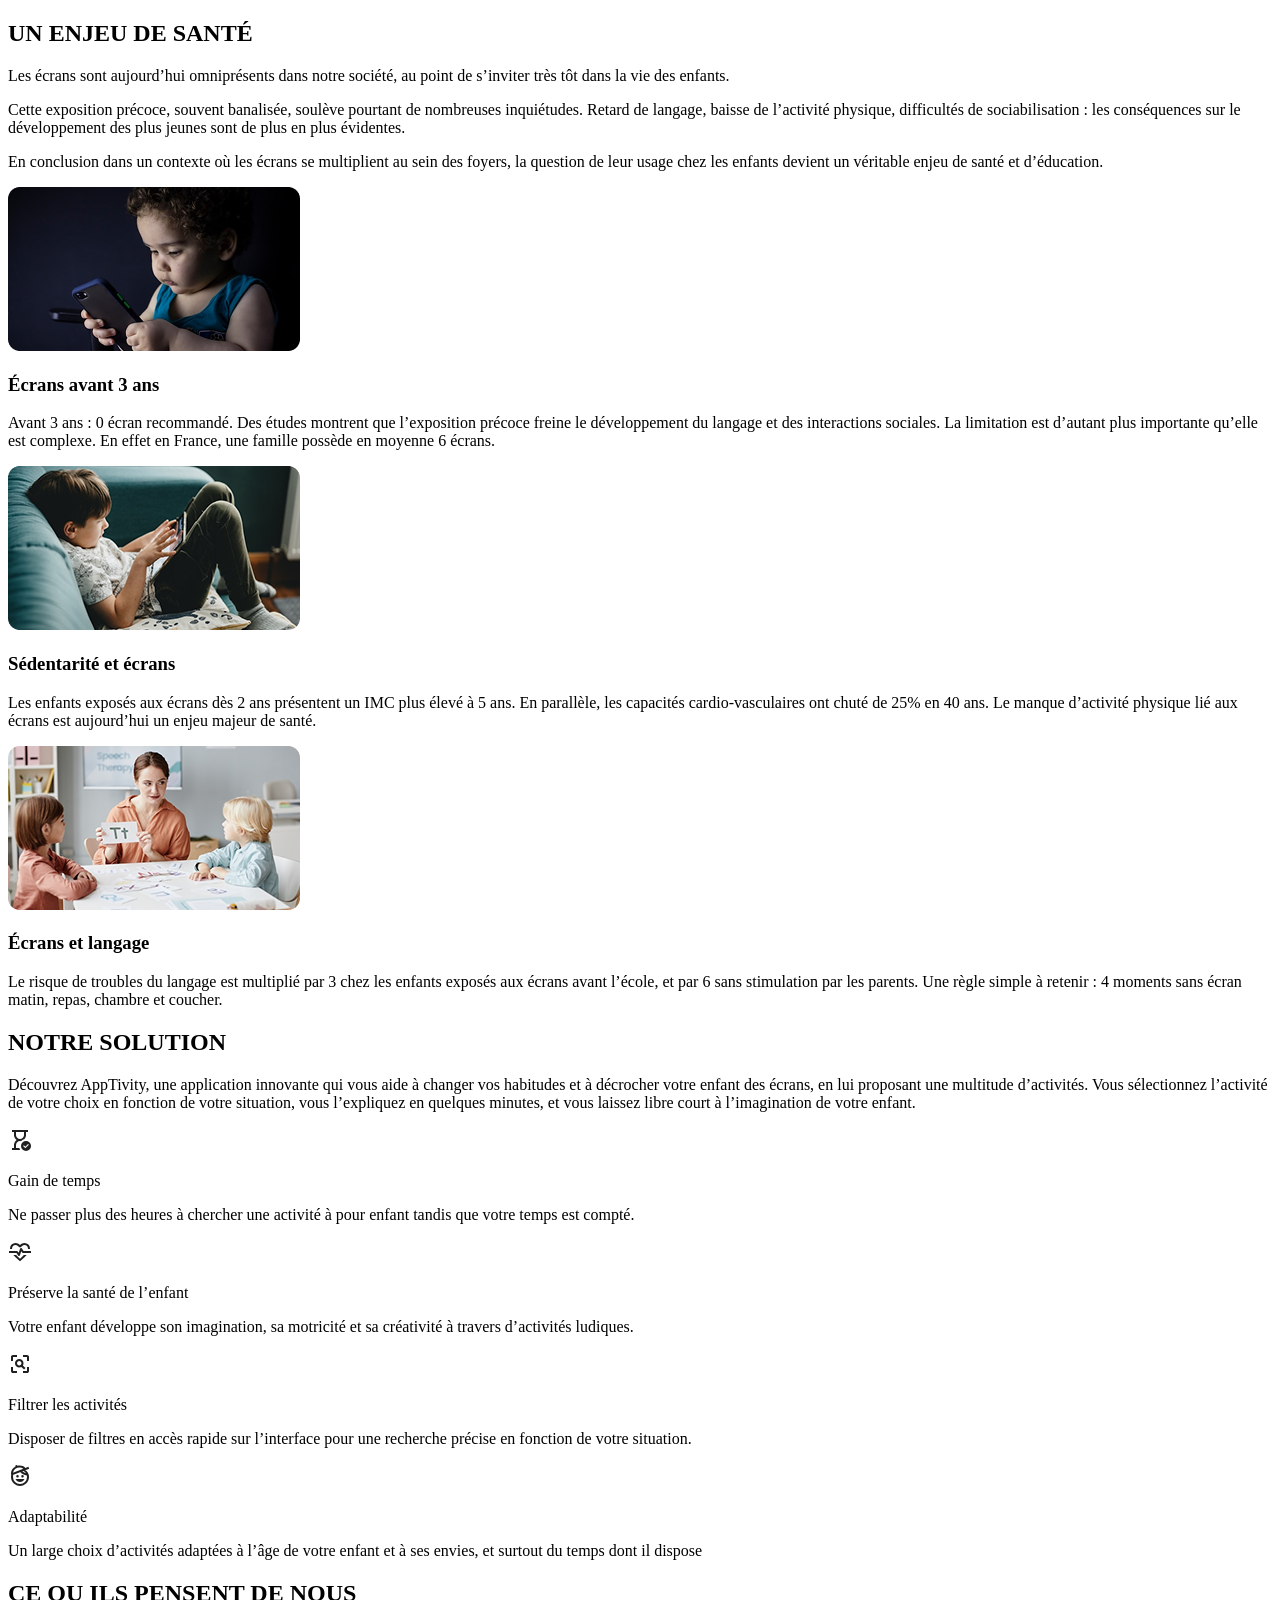
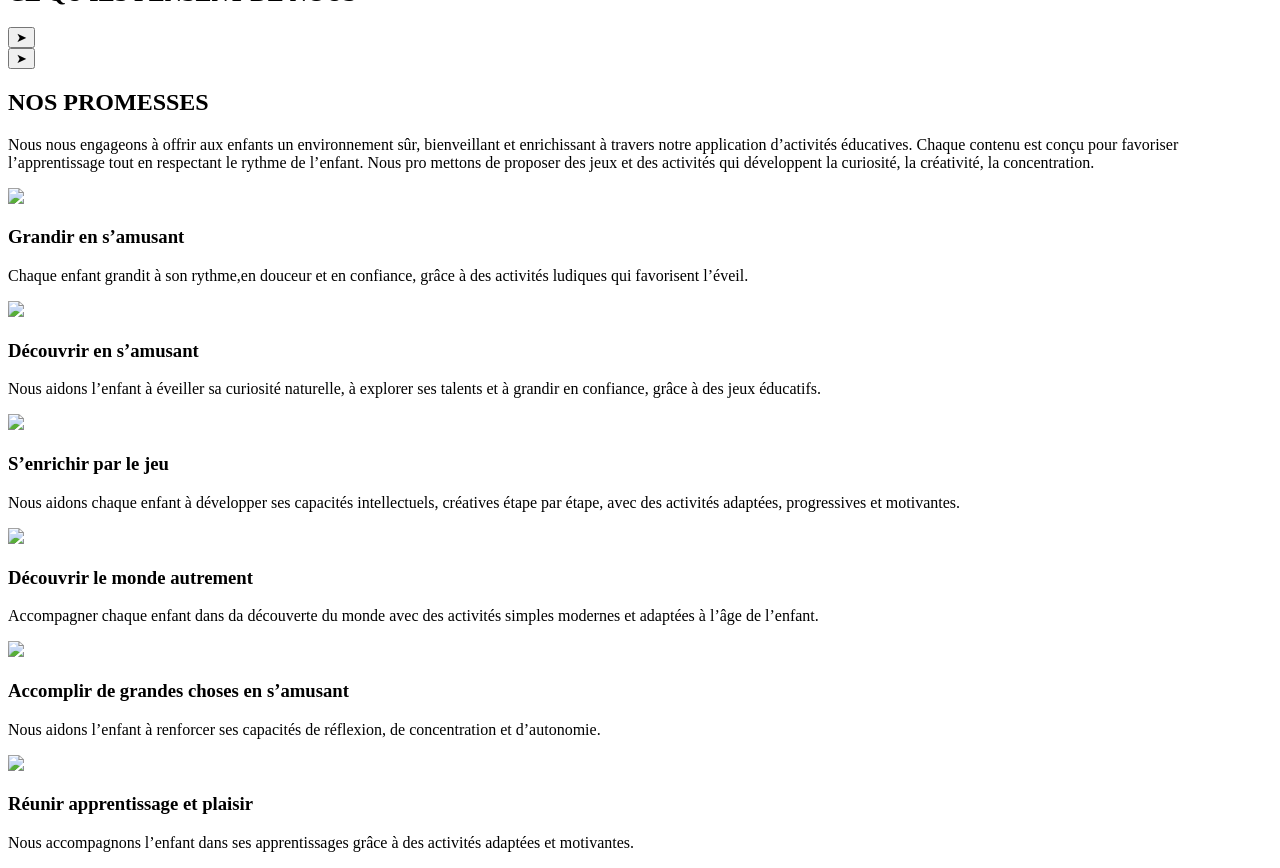
==== index.html @ 13073782 "to test" ====
<!DOCTYPE html>
<html lang="en">

<head>
    <meta charset="UTF-8">
    <meta name="viewport" content="width=device-width, initial-scale=1.0">
    <title>Landing Page</title>
    <link rel="stylesheet" href="style.css">
</head>

<body>

    
    <main>
        <header>
            <div>

            </div>
        </header>
        <!-- Section HERO (Mohamed-Amine) -->
        <section>
            
        </section>
        <!-- Section Problème (Amal) -->
        <section>
            <div>
                <h2>UN ENJEU DE SANTÉ</h2> 
                <div>
                    <p>Les écrans sont aujourd’hui omniprésents dans notre société, au point de s’inviter très tôt dans
                        la vie des enfants.
                    </p>
                    <p>
                        Cette exposition précoce, souvent banalisée, soulève pourtant de nombreuses inquiétudes. Retard
                        de langage, baisse de l’activité physique, difficultés de sociabilisation : les conséquences sur
                        le développement des plus jeunes sont de plus en plus évidentes.
                    </p>
                    <p>
                        En conclusion dans un contexte où les écrans se multiplient au sein des foyers, la question de
                        leur usage chez les enfants devient un véritable enjeu de santé et d’éducation.
                    </p>
                </div>
            </div>
            <div>
                <article>
                    <img src="assets/sectionProblème/ecransAvant3Ans.png" alt="" srcset="">
                    <h3>Écrans avant 3 ans</h3>
                    <p>Avant 3 ans : 0 écran recommandé. Des études montrent que l’exposition précoce freine le
                        développement du langage et des interactions sociales. La limitation est d’autant plus
                        importante qu’elle est complexe. En effet en France, une famille possède en moyenne 6 écrans.
                    </p>
                </article>
                <article>
                    <img src="assets/sectionProblème/sedentariteEtEcrans.png" alt="" srcset="">
                    <h3>Sédentarité et écrans</h3>
                    <p>Les enfants exposés aux écrans dès 2 ans présentent un IMC plus élevé à 5 ans. En parallèle, les
                        capacités cardio-vasculaires ont chuté de 25% en 40 ans. Le manque d’activité physique lié aux
                        écrans est aujourd’hui un enjeu majeur de santé.</p>
                </article>
                <article>
                    <img src="assets/sectionProblème/ecransEtLangage.png" alt="" srcset="">
                    <h3>Écrans et langage</h3>
                    <p>Le risque de troubles du langage est multiplié par 3 chez les enfants exposés aux écrans avant
                        l’école, et par 6 sans stimulation par les parents. Une règle simple à retenir : 4 moments sans
                        écran matin, repas, chambre et coucher.</p>
                </article>
            </div>
        </section>
        <!-- TO DO : vous pouvez mettre vos noms sur les comments ou les initiales pour savoir qui a dit quoi LD) -->
        <!-- Section Solution (Cheima) -->

        <section id="solution">
            <div class="container">
                <h2>NOTRE SOLUTION</h2>
                <p>Découvrez AppTivity, une application innovante qui vous aide à changer vos habitudes et à décrocher
                    votre enfant des écrans, en lui proposant une multitude d’activités. Vous sélectionnez l’activité de
                    votre choix en fonction de votre situation, vous l’expliquez en quelques minutes, et vous laissez
                    libre court à l’imagination de votre enfant.</p>

                <!-- TO DO : PAS D'ACCENT DANS LES NOMS DE CLASSE -->
                <div class="card-benefice">
                    <article>
                        <img src="assets/sectionSolution/timer.svg" alt="icone sablier">
                        <p>Gain de temps</p>
                        <p>Ne passer plus des heures à chercher une activité à pour enfant tandis que votre temps est
                            compté.</p>
                    </article>
                    <article>
                        <img src="assets/sectionSolution/health.svg" alt="icone santé">
                        <p>Préserve la santé de l’enfant</p>
                        <p>Votre enfant développe son imagination,
                            sa motricité et sa créativité à travers d’activités ludiques.</p>
                    </article>
                </div>
                <!-- <img src="" alt=""> mookup de l'appli au milieu -->

                <div class="card-benefice">
                    <article>
                        <img src="assets/sectionSolution/filter.svg" alt="icone filtre">
                        <p>Filtrer les activités</p>
                        <p>Disposer de filtres en accès rapide sur l’interface pour une recherche précise
                            en fonction de votre situation.</p>
                    </article>
                    <article>
                        <img src="assets/sectionSolution/kids.svg" alt="icone enfant">
                        <p>Adaptabilité</p>
                        <p>Un large choix d’activités adaptées à l’âge de votre enfant et à ses envies,
                            et surtout du temps dont il dispose</p>
                    </article>
                </div>
            </div>
        </section>
        <!-- Section Preuve (Sakina) -->
        <section id="preuves">
            <!-- TO DO : attention indentation -->
            <h2>CE QU ILS PENSENT DE NOUS</h2>
            <div class="container-carrousel">
            <button class="fleche-gauche" id="prevBtn">➤</button>

            <div class="carrousel">
                <div class="interieur-carrousel" id="carouselInner">
                    
                </div>
            </div>

            <button class="fleche" id="nextBtn">➤</button>
        </div>

        <div class="points" id="dotsContainer">
            
        </div>
    </div>



        </section>
        <!-- Section Engagement (Sarrah) -->
        <section>
            <!-- TO DO : Pour les noms de classe on écrit avec un tiret entre les mots "div-promesse" SANS MAJUSCULE -->
            <div class="div-promesse">
                <h2>NOS PROMESSES</h2>
                <p>Nous nous engageons à offrir aux enfants un environnement sûr, bienveillant et enrichissant à travers
                    notre application d’activités éducatives. Chaque contenu est conçu pour favoriser l’apprentissage
                    tout en respectant le rythme de l’enfant.
                    Nous pro mettons de proposer des jeux et des activités qui développent la curiosité, la créativité,
                    la concentration.</P>
            </div>
            <article class="div-article">
                <img src="assets/sectionPromesse/image2.png">
                <h3>Grandir en s’amusant</h3>
                <p>Chaque enfant grandit à son rythme,en douceur et en confiance, grâce à des activités ludiques
                    qui favorisent l’éveil.</P>
            </article>

            <article class="div-article">
                <img src="assets/sectionPromesse/image3.png">
                <h3>Découvrir en s’amusant </h3>
                <p>Nous aidons l’enfant à éveiller sa curiosité naturelle, à explorer ses talents et à grandir en
                    confiance, grâce à des jeux éducatifs.</P>
            </article>

            <article class="div-article">
                <img src="assets/sectionPromesse/image1.png">
                <h3>S’enrichir par le jeu </h3>
                <p>Nous aidons chaque enfant à développer ses capacités intellectuels, créatives étape par étape, avec
                    des activités adaptées, progressives et motivantes.</P>
            </article>

            <article class="div-article">
                <img src="assets/sectionPromesse/image7.png">
                <h3>Découvrir le monde autrement </h3>
                <p>Accompagner chaque enfant dans da découverte du monde avec des activités simples modernes et adaptées
                    à l’âge de l’enfant.</P>
            </article>

            <article class="div-article">
                <img src="assets/sectionPromesse/image4.png">
                <h3>Accomplir de grandes choses en s’amusant </h3>
                <p>Nous aidons l’enfant à renforcer ses capacités de réflexion, de concentration et d’autonomie.</P>
            </article>

            <article class="div-article">
                <img src="assets/sectionPromesse/image6.png">
                <h3>Réunir apprentissage et plaisir </h3>
                <p>Nous accompagnons l’enfant dans ses apprentissages grâce à des activités adaptées et motivantes.</P>
            </article>



        </section>
    </main>

    <footer>

    </footer>

</body>

</html>
---- style.css ----
*{

}

:root{
    
}
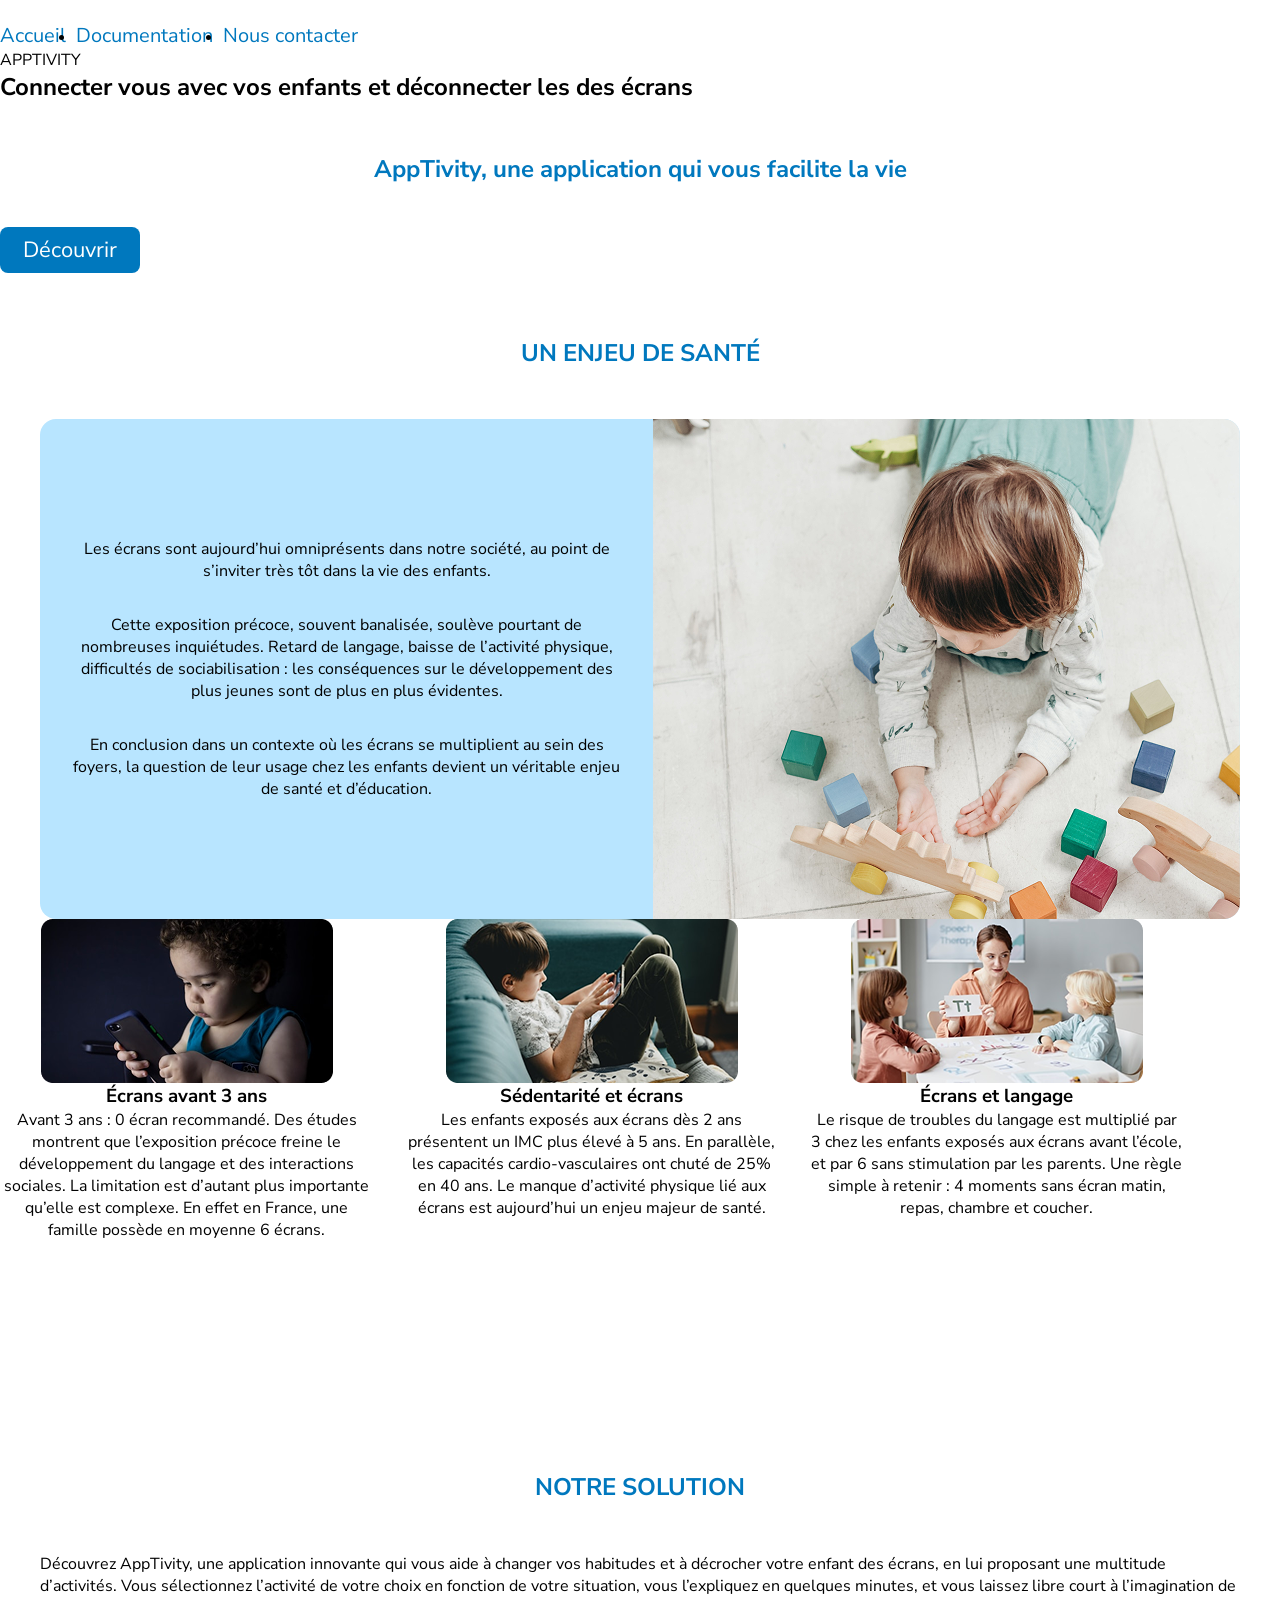
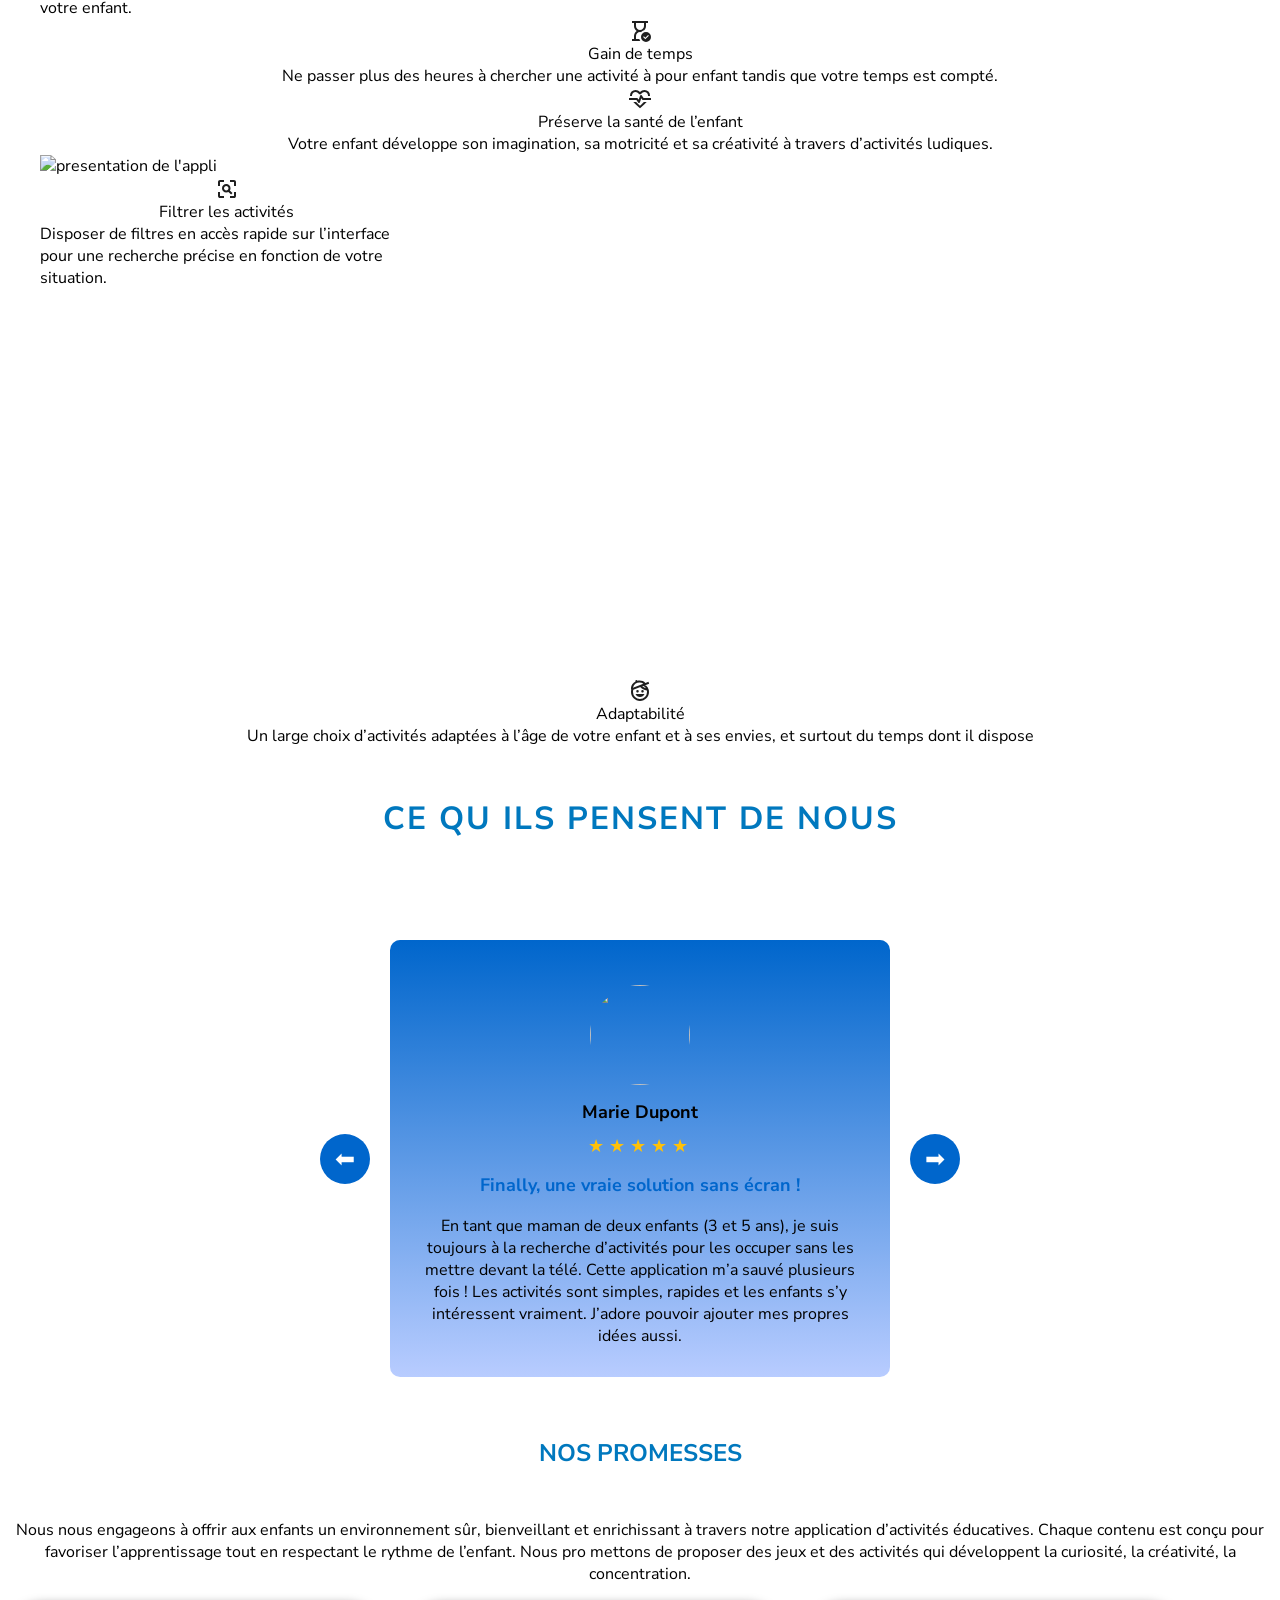
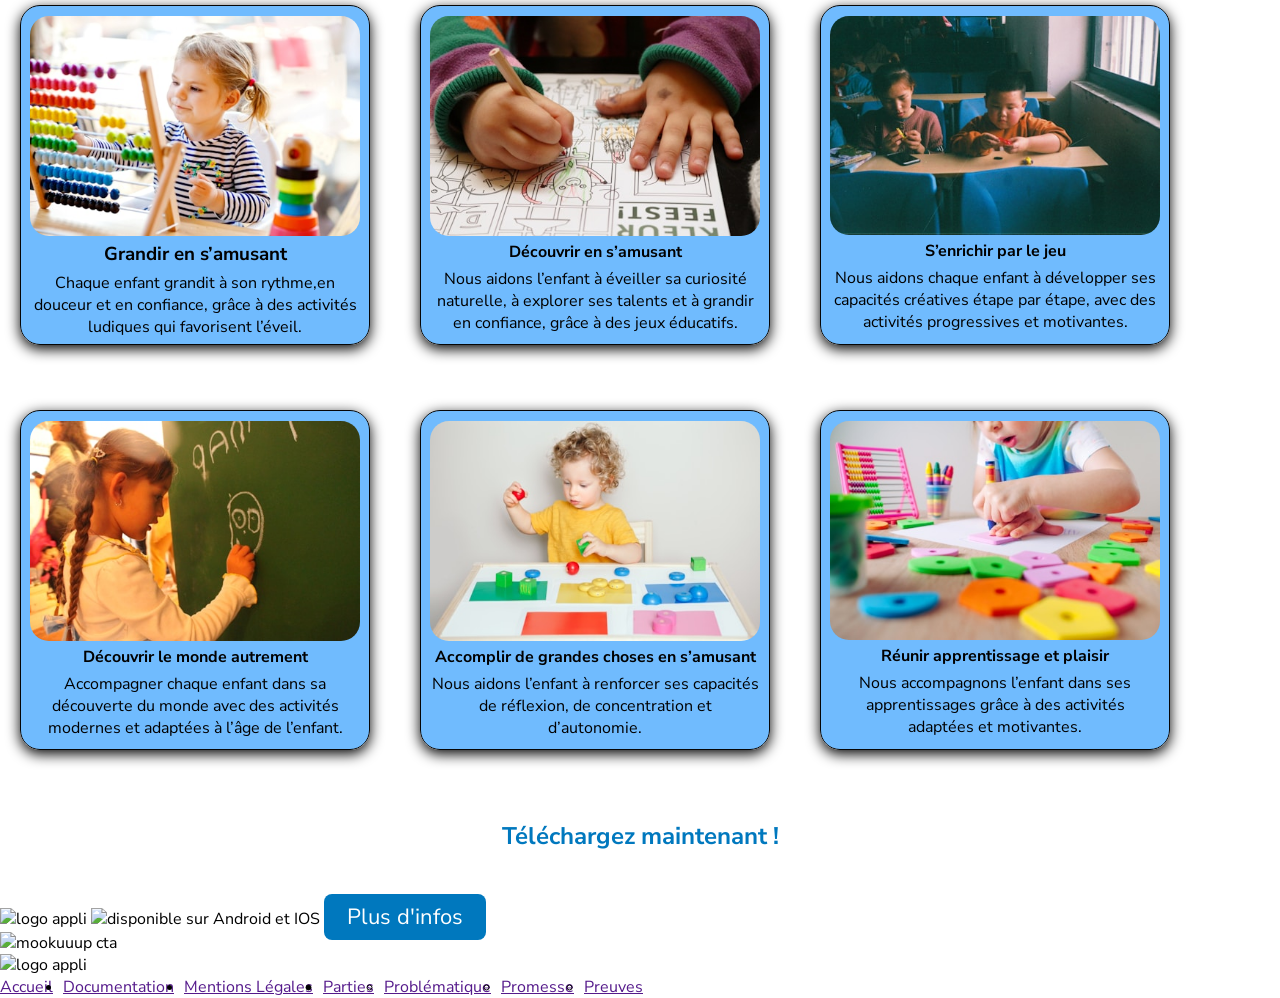
==== commit aa3b98c5: "commit1" ====
--- a/index.html
+++ b/index.html
@@ -6,68 +6,108 @@
     <meta name="viewport" content="width=device-width, initial-scale=1.0">
     <title>Landing Page</title>
     <link rel="stylesheet" href="style.css">
+    <link rel="preconnect" href="https://fonts.googleapis.com">
+    <link rel="preconnect" href="https://fonts.gstatic.com" crossorigin>
+    <link
+        href="https://fonts.googleapis.com/css2?family=Nunito+Sans:ital,opsz,wght@0,6..12,200..1000;1,6..12,200..1000&display=swap"
+        rel="stylesheet">
 </head>
 
 <body>
 
-    
+
     <main>
         <header>
-            <div>
-
+            <div class="div-header">
+                <img src="assets/sectionHero/logo.svg" alt="">
+                <nav>
+                    <ul>
+                        <li>
+                            <a class="lien-nav" href="">Accueil</a>
+                        </li>
+                        <li>
+                            <a class="lien-nav" href="">Documentation</a>
+                        </li>
+                        <li>
+                            <a class="lien-nav" href="">Nous contacter</a>
+                        </li>
+                    </ul>
+                </nav>
             </div>
         </header>
+
+
         <!-- Section HERO (Mohamed-Amine) -->
         <section>
-            
-        </section>
+            <div class="div-hero">
+                <div class="texte-hero">
+                    <p>APPTIVITY</p>
+                    <h1>Connecter vous avec vos enfants et déconnecter les des écrans </h1>
+                    <h2 class="h2-hero">AppTivity, une application qui vous facilite la vie </h2>
+                    <a class="bouton-hero" href="">Découvrir</a>
+                </div>
+                <img src="assets/sectionHero/img-hero.jpg" alt="">
+            </div>
+        </section>
+
+
         <!-- Section Problème (Amal) -->
         <section>
-            <div>
-                <h2>UN ENJEU DE SANTÉ</h2> 
-                <div>
-                    <p>Les écrans sont aujourd’hui omniprésents dans notre société, au point de s’inviter très tôt dans
-                        la vie des enfants.
-                    </p>
-                    <p>
-                        Cette exposition précoce, souvent banalisée, soulève pourtant de nombreuses inquiétudes. Retard
-                        de langage, baisse de l’activité physique, difficultés de sociabilisation : les conséquences sur
-                        le développement des plus jeunes sont de plus en plus évidentes.
-                    </p>
-                    <p>
-                        En conclusion dans un contexte où les écrans se multiplient au sein des foyers, la question de
-                        leur usage chez les enfants devient un véritable enjeu de santé et d’éducation.
-                    </p>
-                </div>
-            </div>
-            <div>
-                <article>
-                    <img src="assets/sectionProblème/ecransAvant3Ans.png" alt="" srcset="">
+            <div class="container">
+                <h2>UN ENJEU DE SANTÉ</h2>
+                <div class="flex-row contenu-enjeu-sante">
+                    <div class="flex-column text-enjeu-sante">
+                        <p class="">Les écrans sont aujourd’hui omniprésents dans notre société, au point de s’inviter
+                            très tôt
+                            dans
+                            la vie des enfants.
+                        </p>
+                        <p>
+                            Cette exposition précoce, souvent banalisée, soulève pourtant de nombreuses inquiétudes.
+                            Retard
+                            de langage, baisse de l’activité physique, difficultés de sociabilisation : les conséquences
+                            sur
+                            le développement des plus jeunes sont de plus en plus évidentes.
+                        </p>
+                        <p>
+                            En conclusion dans un contexte où les écrans se multiplient au sein des foyers, la question
+                            de
+                            leur usage chez les enfants devient un véritable enjeu de santé et d’éducation.
+                        </p>
+                    </div>
+                    <img src="assets/sectionProbleme/imageEnjeuDeSante.png" alt="" class="img-enjeu-sante">
+                </div>
+            </div>
+            <div class="all-cards">
+                <article class="card">
+                    <img src="assets/sectionProbleme/ecransAvant3Ans.png" class="img-card">
                     <h3>Écrans avant 3 ans</h3>
-                    <p>Avant 3 ans : 0 écran recommandé. Des études montrent que l’exposition précoce freine le
+                    <p class="paragraphe-card">Avant 3 ans : 0 écran recommandé. Des études montrent que l’exposition précoce freine le
                         développement du langage et des interactions sociales. La limitation est d’autant plus
                         importante qu’elle est complexe. En effet en France, une famille possède en moyenne 6 écrans.
                     </p>
                 </article>
-                <article>
-                    <img src="assets/sectionProblème/sedentariteEtEcrans.png" alt="" srcset="">
+                <article class="card">
+                    <img src="assets/sectionProbleme/sedentariteEtEcrans.png" class="img-card">
                     <h3>Sédentarité et écrans</h3>
-                    <p>Les enfants exposés aux écrans dès 2 ans présentent un IMC plus élevé à 5 ans. En parallèle, les
+                    <p class="paragraphe-card">Les enfants exposés aux écrans dès 2 ans présentent un IMC plus élevé à 5 ans. En parallèle, les
                         capacités cardio-vasculaires ont chuté de 25% en 40 ans. Le manque d’activité physique lié aux
                         écrans est aujourd’hui un enjeu majeur de santé.</p>
                 </article>
-                <article>
-                    <img src="assets/sectionProblème/ecransEtLangage.png" alt="" srcset="">
+                <article class="card">
+                    <img src="assets/sectionProbleme/ecransEtLangage.png" class="img-card">
                     <h3>Écrans et langage</h3>
-                    <p>Le risque de troubles du langage est multiplié par 3 chez les enfants exposés aux écrans avant
+                    <p class="paragraphe-card">Le risque de troubles du langage est multiplié par 3 chez les enfants exposés aux écrans avant
                         l’école, et par 6 sans stimulation par les parents. Une règle simple à retenir : 4 moments sans
                         écran matin, repas, chambre et coucher.</p>
                 </article>
             </div>
         </section>
+
+
         <!-- TO DO : vous pouvez mettre vos noms sur les comments ou les initiales pour savoir qui a dit quoi LD) -->
+
         <!-- Section Solution (Cheima) -->
-
         <section id="solution">
             <div class="container">
                 <h2>NOTRE SOLUTION</h2>
@@ -78,61 +118,68 @@
 
                 <!-- TO DO : PAS D'ACCENT DANS LES NOMS DE CLASSE -->
                 <div class="card-benefice">
-                    <article>
+                    <article class="">
                         <img src="assets/sectionSolution/timer.svg" alt="icone sablier">
-                        <p>Gain de temps</p>
+                        <p class="card-title">Gain de temps</p>
                         <p>Ne passer plus des heures à chercher une activité à pour enfant tandis que votre temps est
                             compté.</p>
                     </article>
                     <article>
                         <img src="assets/sectionSolution/health.svg" alt="icone santé">
-                        <p>Préserve la santé de l’enfant</p>
+                        <p class="card-title">Préserve la santé de l’enfant</p>
                         <p>Votre enfant développe son imagination,
                             sa motricité et sa créativité à travers d’activités ludiques.</p>
                     </article>
                 </div>
-                <!-- <img src="" alt=""> mookup de l'appli au milieu -->
+                <img src="assets/sectionSolution/mookup.png" alt="presentation de l'appli">
 
                 <div class="card-benefice">
-                    <article>
+                    <article class="card">
                         <img src="assets/sectionSolution/filter.svg" alt="icone filtre">
-                        <p>Filtrer les activités</p>
+                        <p class="card-title">Filtrer les activités</p>
                         <p>Disposer de filtres en accès rapide sur l’interface pour une recherche précise
                             en fonction de votre situation.</p>
                     </article>
                     <article>
                         <img src="assets/sectionSolution/kids.svg" alt="icone enfant">
-                        <p>Adaptabilité</p>
+                        <p class="card-title">Adaptabilité</p>
                         <p>Un large choix d’activités adaptées à l’âge de votre enfant et à ses envies,
                             et surtout du temps dont il dispose</p>
                     </article>
                 </div>
             </div>
         </section>
+
+
         <!-- Section Preuve (Sakina) -->
         <section id="preuves">
+
             <!-- TO DO : attention indentation -->
-            <h2>CE QU ILS PENSENT DE NOUS</h2>
+            <h2 class="titre-comment">CE QU ILS PENSENT DE NOUS</h2>
             <div class="container-carrousel">
-            <button class="fleche-gauche" id="prevBtn">➤</button>
-
-            <div class="carrousel">
-                <div class="interieur-carrousel" id="carouselInner">
-                    
-                </div>
-            </div>
-
-            <button class="fleche" id="nextBtn">➤</button>
-        </div>
-
-        <div class="points" id="dotsContainer">
-            
-        </div>
-    </div>
-
-
-
-        </section>
+                <button class="fleche-gauche" id="prevBtn">⬅</button>
+
+                <div class="carrousel">
+                    <div class="defilement" id="scroll">
+                        <div class="carte">
+                            <img id="img1" src="">
+                            <h3 id="nom1"></h3>
+                            <div class="note" id="note1"></div>
+                            <h4 id="titre1"></h4>
+                            <p id="commentaire1"></p>
+                        </div>
+                    </div>
+                </div>
+
+                <button class="fleche" id="nextBtn">➡</button>
+            </div>
+
+
+
+
+        </section>
+
+
         <!-- Section Engagement (Sarrah) -->
         <section>
             <!-- TO DO : Pour les noms de classe on écrit avec un tiret entre les mots "div-promesse" SANS MAJUSCULE -->
@@ -144,55 +191,101 @@
                     Nous pro mettons de proposer des jeux et des activités qui développent la curiosité, la créativité,
                     la concentration.</P>
             </div>
-            <article class="div-article">
-                <img src="assets/sectionPromesse/image2.png">
-                <h3>Grandir en s’amusant</h3>
-                <p>Chaque enfant grandit à son rythme,en douceur et en confiance, grâce à des activités ludiques
-                    qui favorisent l’éveil.</P>
-            </article>
-
-            <article class="div-article">
-                <img src="assets/sectionPromesse/image3.png">
-                <h3>Découvrir en s’amusant </h3>
-                <p>Nous aidons l’enfant à éveiller sa curiosité naturelle, à explorer ses talents et à grandir en
-                    confiance, grâce à des jeux éducatifs.</P>
-            </article>
-
-            <article class="div-article">
-                <img src="assets/sectionPromesse/image1.png">
-                <h3>S’enrichir par le jeu </h3>
-                <p>Nous aidons chaque enfant à développer ses capacités intellectuels, créatives étape par étape, avec
-                    des activités adaptées, progressives et motivantes.</P>
-            </article>
-
-            <article class="div-article">
-                <img src="assets/sectionPromesse/image7.png">
-                <h3>Découvrir le monde autrement </h3>
-                <p>Accompagner chaque enfant dans da découverte du monde avec des activités simples modernes et adaptées
-                    à l’âge de l’enfant.</P>
-            </article>
-
-            <article class="div-article">
-                <img src="assets/sectionPromesse/image4.png">
-                <h3>Accomplir de grandes choses en s’amusant </h3>
-                <p>Nous aidons l’enfant à renforcer ses capacités de réflexion, de concentration et d’autonomie.</P>
-            </article>
-
-            <article class="div-article">
-                <img src="assets/sectionPromesse/image6.png">
-                <h3>Réunir apprentissage et plaisir </h3>
-                <p>Nous accompagnons l’enfant dans ses apprentissages grâce à des activités adaptées et motivantes.</P>
-            </article>
-
-
-
-        </section>
+            <div class="card-contain">
+                <article class="div-article">
+                    <img src="assets/sectionPromesse/image (1).png">
+                    <h3>Grandir en s’amusant</h3>
+                    <p>Chaque enfant grandit à son rythme,en douceur et en confiance, grâce à des activités ludiques
+                        qui favorisent l’éveil.</P>
+                </article>
+
+                <article class="div-article">
+                    <img src="assets/sectionPromesse/image (2).png">
+                    <h4>Découvrir en s’amusant </h4>
+                    <p>Nous aidons l’enfant à éveiller sa curiosité naturelle, à explorer ses talents et à grandir en
+                        confiance, grâce à des jeux éducatifs.</P>
+                </article>
+
+                <article class="div-article">
+                    <img src="assets/sectionPromesse/image (3).png">
+                    <h4>S’enrichir par le jeu </h4>
+                    <p>Nous aidons chaque enfant à développer ses capacités créatives étape par étape,
+                        avec
+                        des activités progressives et motivantes.</P>
+                </article>
+
+                <article class="div-article">
+                    <img src="assets/sectionPromesse/image (4).png">
+                    <h4>Découvrir le monde autrement </h4>
+                    <p>Accompagner chaque enfant dans sa découverte du monde avec des activités modernes et
+                        adaptées
+                        à l’âge de l’enfant.</P>
+                </article>
+
+                <article class="div-article">
+                    <img src="assets/sectionPromesse/image (5).png">
+                    <h4>Accomplir de grandes choses en s’amusant </h4>
+                    <p>Nous aidons l’enfant à renforcer ses capacités de réflexion, de concentration et d’autonomie.</P>
+                </article>
+
+                <article class="div-article">
+                    <img src="assets/sectionPromesse/image (6).png">
+                    <h4>Réunir apprentissage et plaisir </h4>
+                    <p>Nous accompagnons l’enfant dans ses apprentissages grâce à des activités adaptées et motivantes.
+                    </P>
+                </article>
+            </div>
+        </section>
+
+        <!-- CTA  -->
+        <section id="cta">
+            <div class="div-cta">
+                <div class="text-cta">
+                    <h2>Téléchargez maintenant !</h2>
+                    <img src="" alt="logo appli">
+                    <img src="" alt="disponible sur Android et IOS">
+                    <a class="bouton-hero" href="">Plus d'infos</a>
+                </div>
+                <img src="" alt="mookuuup cta">
+            </div>
+        </section>
+        <!-- FOOTER -->
+        <footer>
+            <div class="div-footer">
+                <img src="" alt="logo appli">
+                <div class="text-footer">
+                    <ul>
+                        <li>
+                            <a href="">Accueil</a>
+                        </li>
+                        <li>
+                            <a href="">Documentation</a>
+                        </li>
+                        <li>
+                            <a href="">Mentions Légales</a>
+                        </li>
+                        <li>
+                            <ul>
+                                <li>
+                                    <a href="">Parties</a>
+                                </li>
+                                <li>
+                                    <a href="">Problématique</a>
+                                </li>
+                                <li>
+                                    <a href="">Promesse</a>
+                                </li>
+                                <li>
+                                    <a href="">Preuves</a>
+                                </li>
+                            </ul>
+                        </li>
+                    </ul>
+                </div>
+            </div>
+        </footer>
     </main>
-
-    <footer>
-
-    </footer>
-
+    <script src="script.js"></script>
 </body>
 
 </html>
--- a/style.css
+++ b/style.css
@@ -1,7 +1,257 @@
-*{
-
-}
-
-:root{
+:root {
+    --primary: #CC4C0A;
+    --secondary: #0078BE;
+    --tertiary: #996100;
+    --text: #010101;
+    --paragraph-font-size: 16px;
+}
+
+* {
+    margin: 0;
+    box-sizing: border-box;
+    padding: 0;
+    font-family: "Nunito Sans", sans-serif;
+}
+
+body{
+    color: var(--text);
+}
+
+h2 {
     
-}+    color: var(--secondary);
+    display: flex;
+    justify-content: center;
+    padding: 50px;
+}
+
+ul {
+    display: flex;
+    flex-direction: row;
+    gap: 10px;
+}
+
+article{
+    display: flex;
+    flex-direction: column;
+    align-items: center;
+}
+
+
+/* HEADER - NAV */
+a.lien-nav {
+    text-decoration: none;
+    font-size: 20px;
+    color: #0078BE;
+}
+
+
+/* Section HERO (Mohamed-Amine) */
+a.bouton-hero {
+    text-decoration: none;
+    font-size: 22px;
+    background-color: #0078BE;
+    color: white;
+    padding: 8px;
+    padding-inline-end: 23px;
+    padding-inline-start: 23px;
+    border-radius: 8px;
+}
+
+
+/* Section Probleme(Amal) */
+.container {
+    max-width: 1200px;
+    margin: auto
+}
+
+.flex-row {
+    display: flex;
+    flex-direction: row;
+    justify-content: center;
+}
+
+.contenu-enjeu-sante {
+    background-color: #B8E5FF;
+    max-width: 1240px;
+    max-height: 500px;
+    border-radius: 1rem;
+}
+
+.flex-column {
+    display: flex;
+    flex-direction: column;
+    align-items: center;
+    text-align: center;
+    justify-content: center;
+    gap: 2rem;
+}
+
+.text-enjeu-sante {
+    font-size: var(--paragraph-font-size);
+    margin: 0 2rem;
+}
+
+.img-enjeu-sante {
+    object-fit: cover;
+    border-radius: 0 1rem 1rem 0;
+}
+
+.all-cards{
+    display: flex;
+    gap: 2rem;
+}
+
+.card{
+    width: 373px;
+    height: 502px;
+}
+
+.paragraphe-card{
+    display: flex;
+    text-align: center;
+}
+
+/* Section Solution(Cheima) */
+
+
+
+
+
+
+/* Section Preuve (Sakina) */
+#preuves{
+ max-width: 800px;
+    margin: 0 auto;
+}
+
+.container-carrousel {
+    position: relative;
+    display: flex;
+    align-items: center;
+    justify-content: center;
+    gap: 20px;
+}
+
+.titre-comment {
+    text-align: center;
+    color: #0078BE;
+    font-size: 32px;
+    margin-bottom: 50px;
+    letter-spacing: 2px;
+}
+
+.carrousel {
+    width: 100%;
+    max-width: 500px;
+    overflow: hidden;
+}
+
+.defilement {
+    display: flex;
+    transition: transform 0.5s ease-in-out;
+}
+
+.carte {
+   background: linear-gradient(to bottom,#0066cc , rgb(184, 204, 255));
+    border-radius: 10px;
+    padding: 30px;
+    text-align: center;
+}
+
+#img1{
+    width: 100px;
+    height: 100px;
+    border-radius: 50%;
+    object-fit: cover;
+    margin-top: 15px;
+    margin-bottom: 15px;
+}
+
+#nom1{
+    font-size: 18px;
+    margin-bottom: 10px;
+}
+
+.note{
+    color: #ffc107;
+    font-size: 18px;
+    letter-spacing: 5px;
+    margin-bottom: 15px;
+}
+
+#titre1{
+    font-size: 18px;
+    color: #0066cc;
+    margin-bottom: 18px;
+}
+
+.commentaire1{
+    font-size: 14px;
+    color: #666;
+}
+
+.fleche{
+    background-color: #0066cc;
+    color: white;
+    border: none;
+    width: 50px;
+    height: 50px;
+    border-radius: 50%;
+    font-size: 24px;
+    display: flex;
+    align-items: center;
+    justify-content: center;
+}
+
+.fleche-gauche{
+    background-color: #0066cc;
+    color: white;
+    border: none;
+    width: 50px;
+    height: 50px;
+    border-radius: 50%;
+    font-size: 24px;
+    display: flex;
+    align-items: center;
+    justify-content: center;
+}
+
+/* Section Promesse (Sarrah) */
+.div-promesse {
+    text-align: center;
+        h2 {
+        margin-top: 10px;
+    
+      }
+}
+
+.div-article {
+    border: 1px solid rgb(6, 6, 6);
+    width: 350px;
+    height: 340px;
+    border-radius: 20px;
+    box-shadow: 0px 4px 14px;
+    margin: 20px;
+    text-align: center;
+    padding: 10px;
+    margin-right: 5px;
+    row-gap: 10px;
+    gap: 5px;
+    background-color: #4facfecf;
+
+}
+
+.card-contain {
+    display: flex;
+    flex-direction: row;
+    flex-wrap: wrap;
+    gap: 25px;
+
+    img {
+        width: 330px;
+        border-radius: 19px;
+    }
+}
+
+/* section Footer (Cheima) */
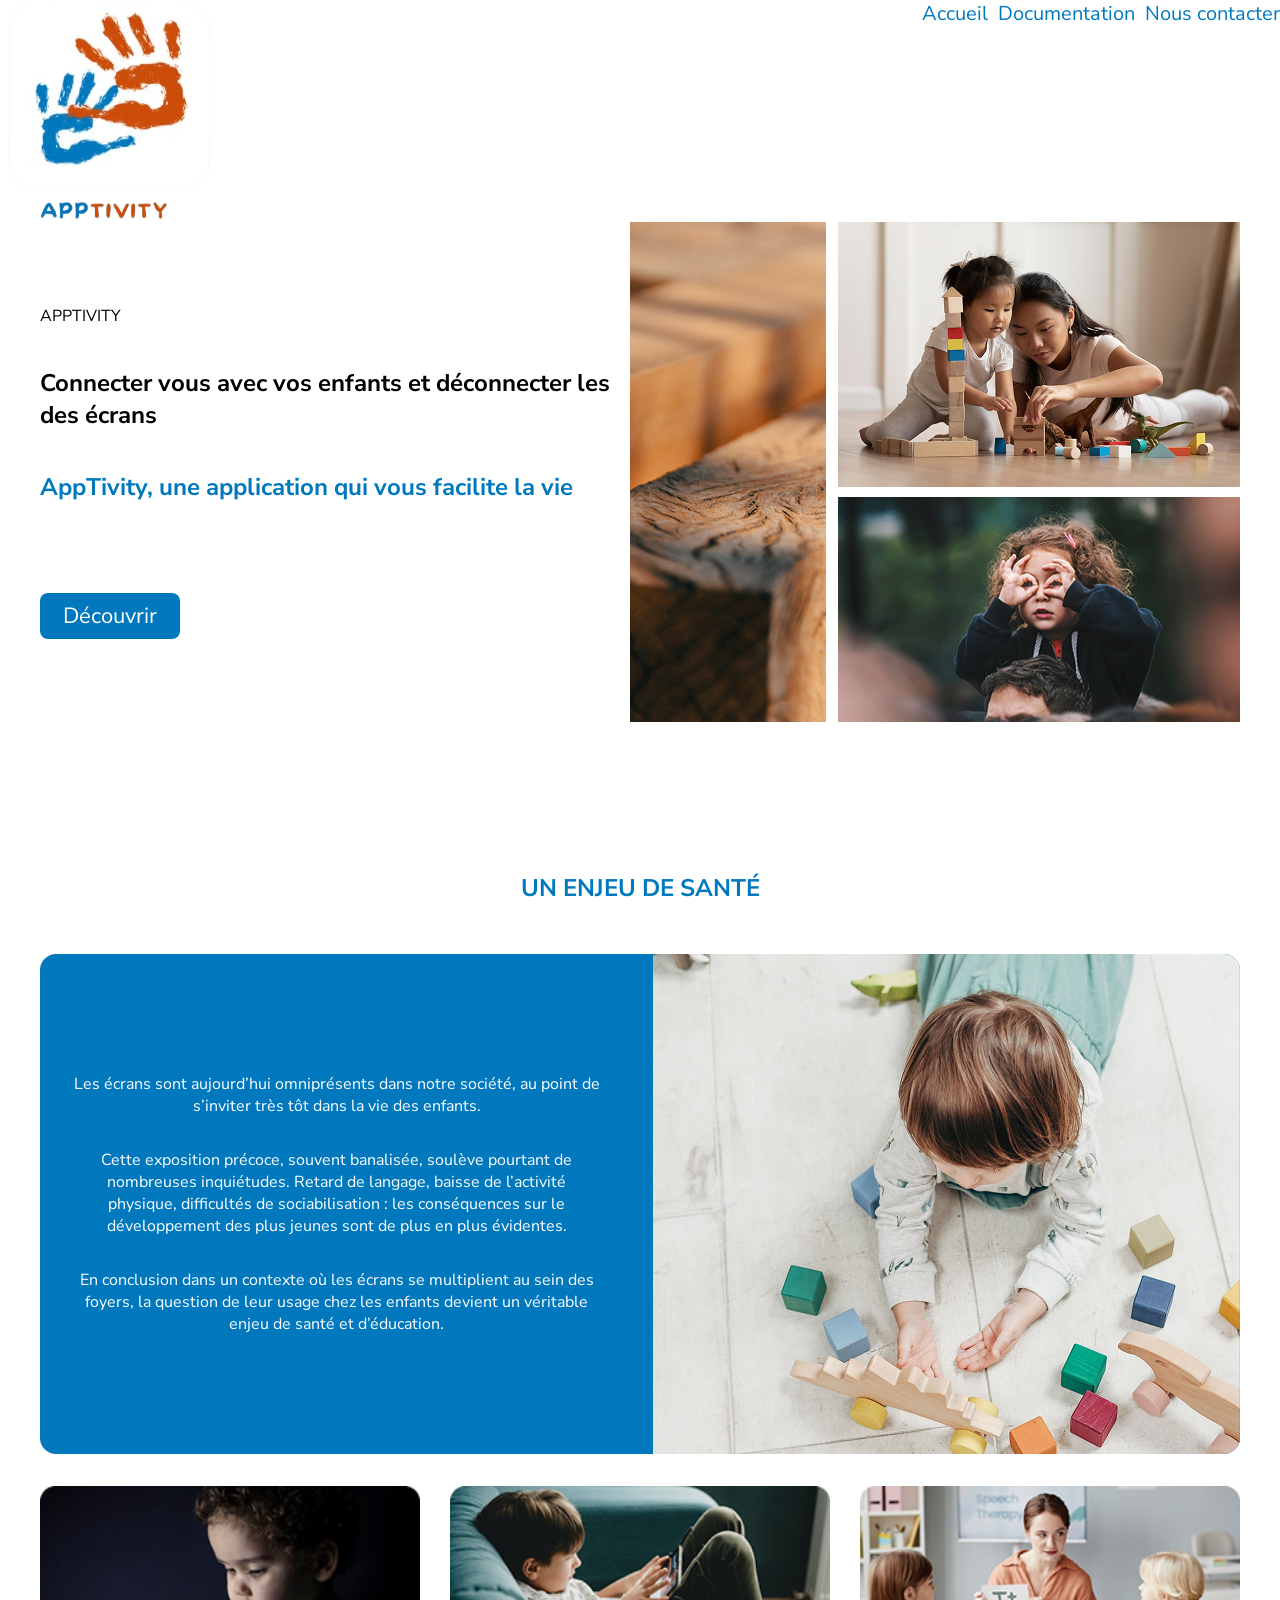
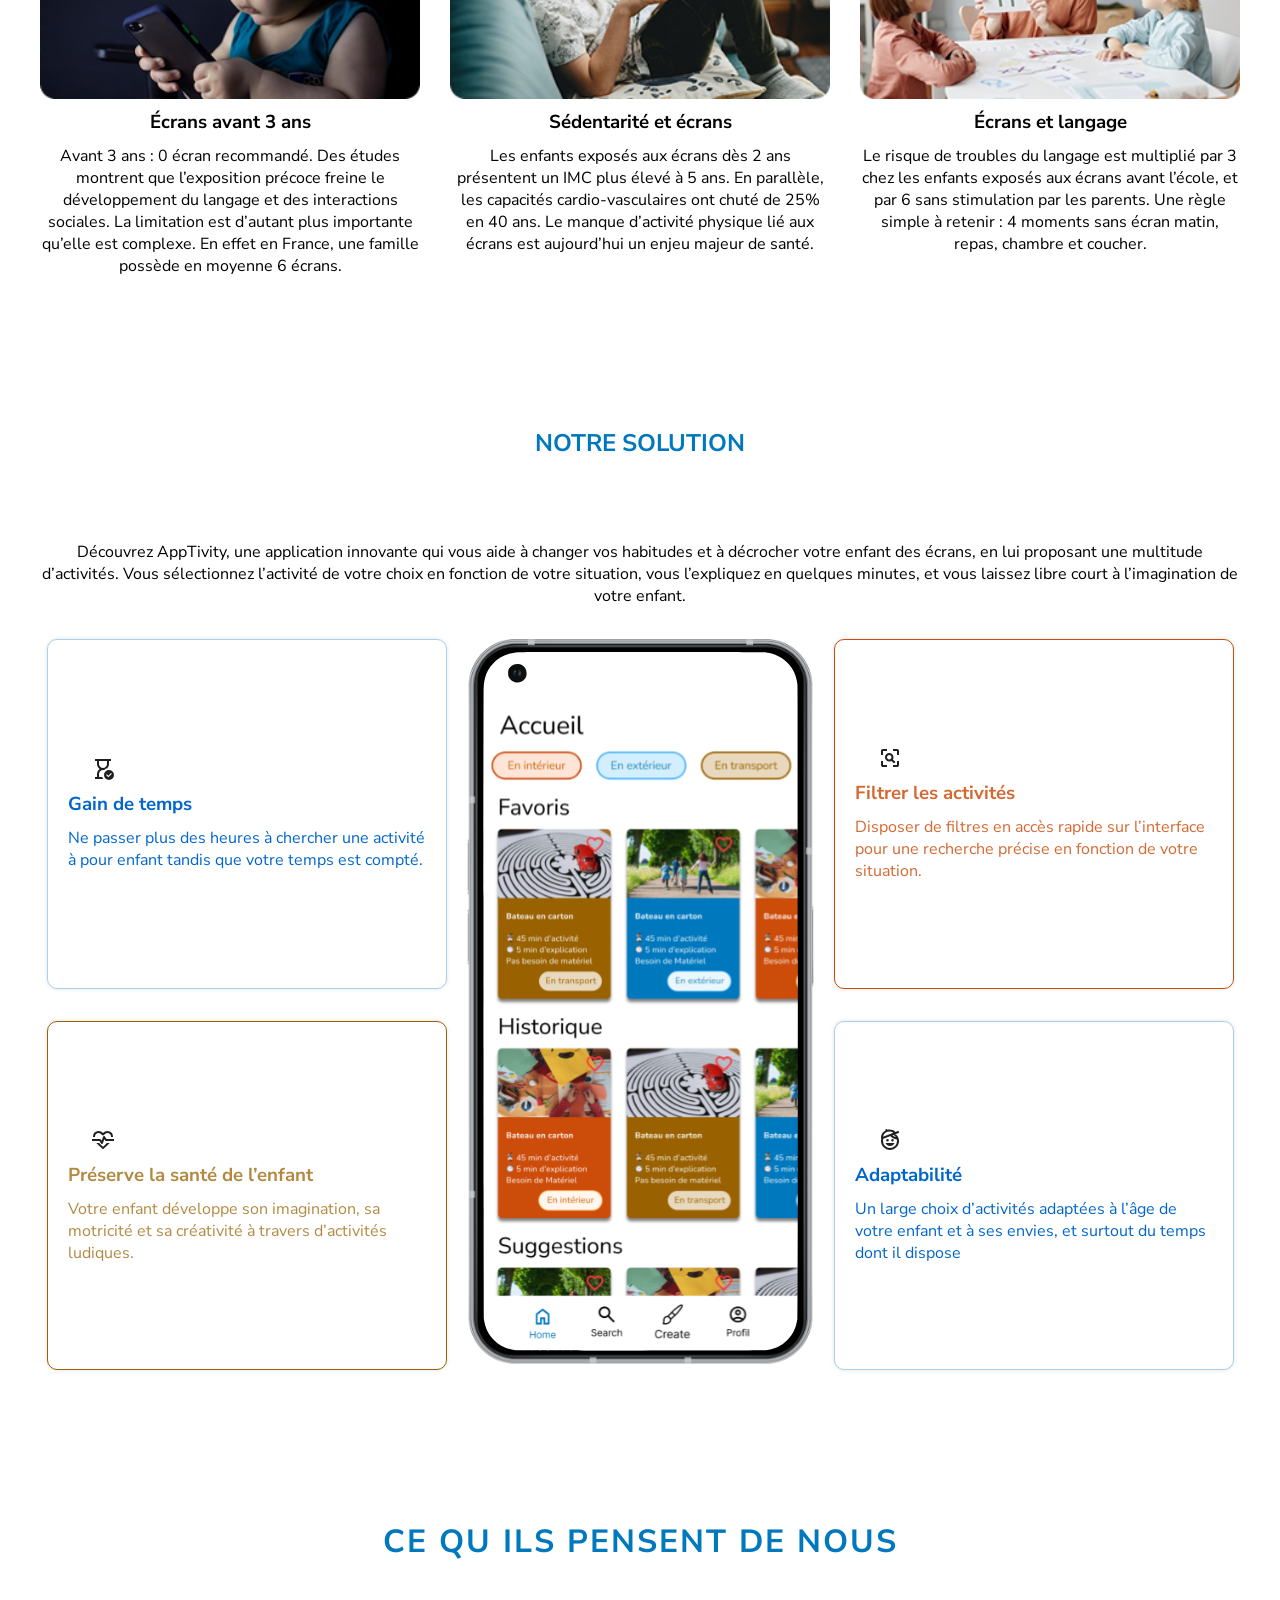
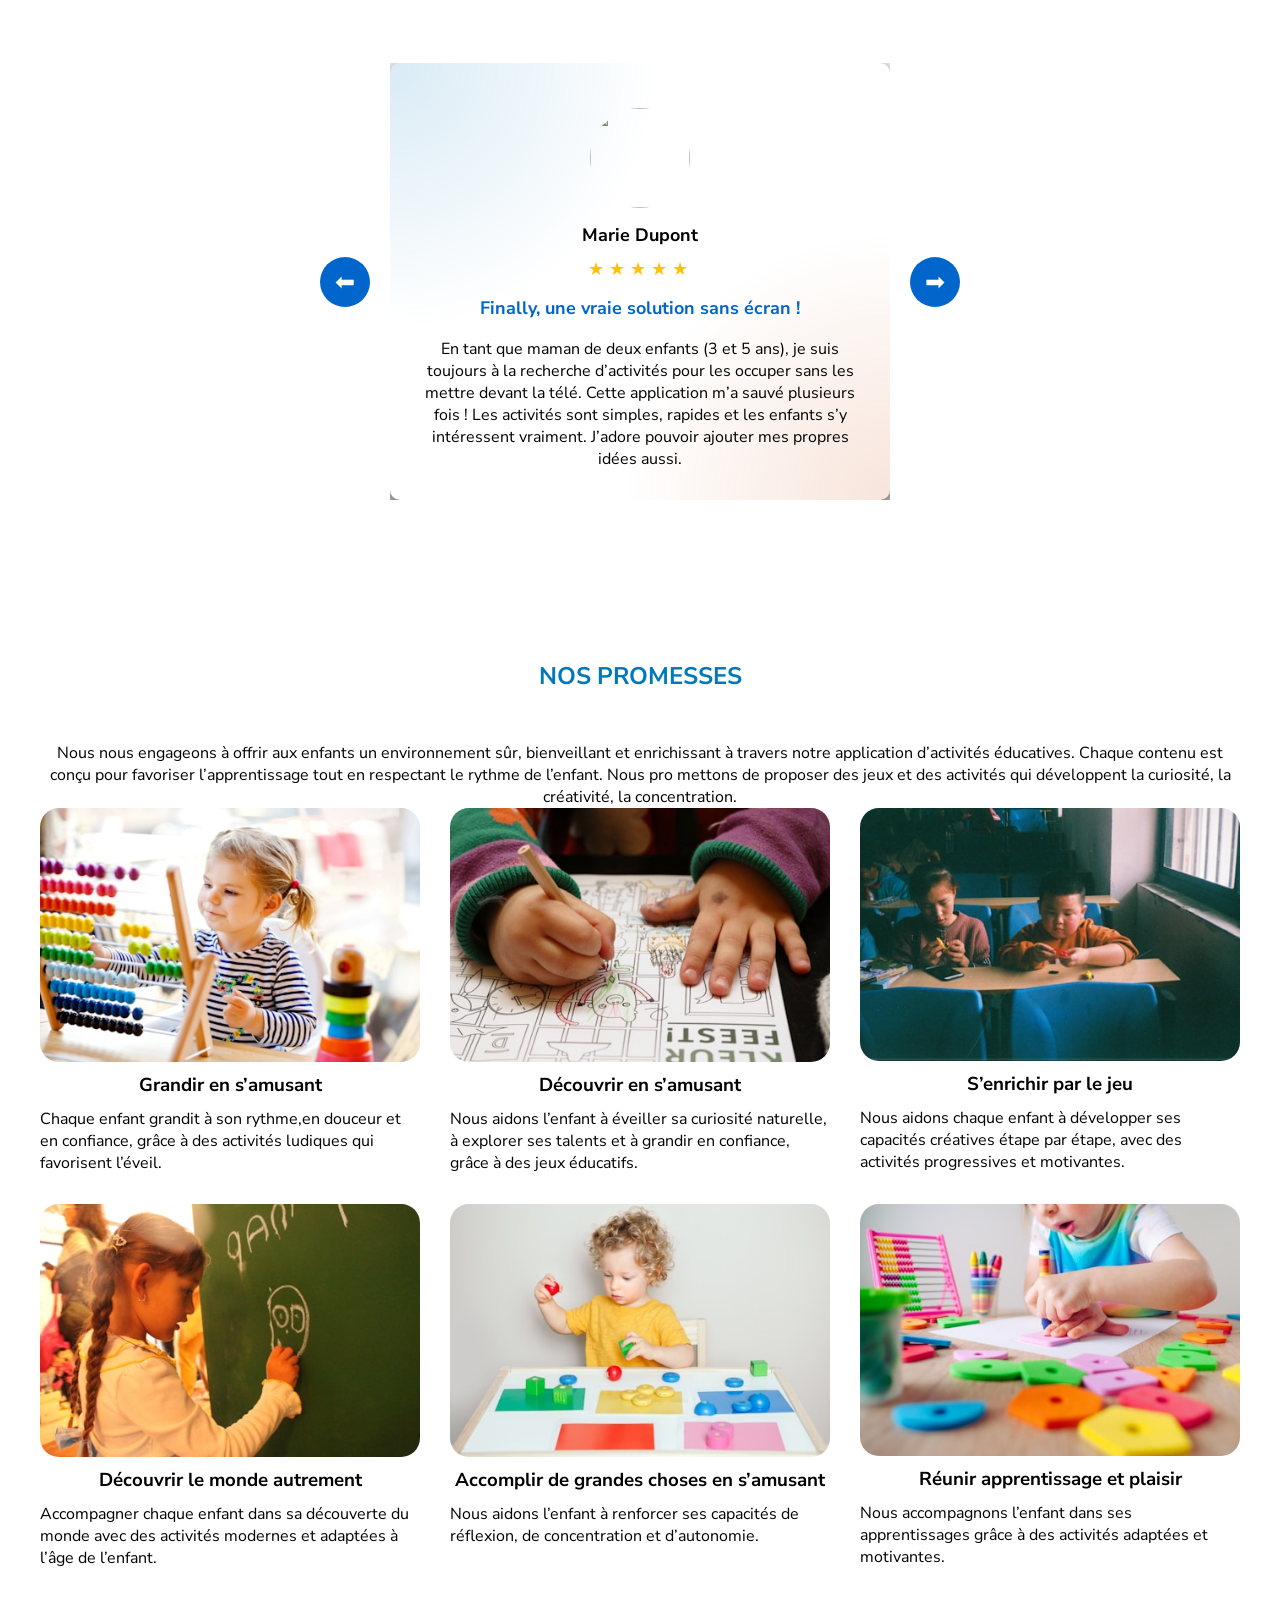
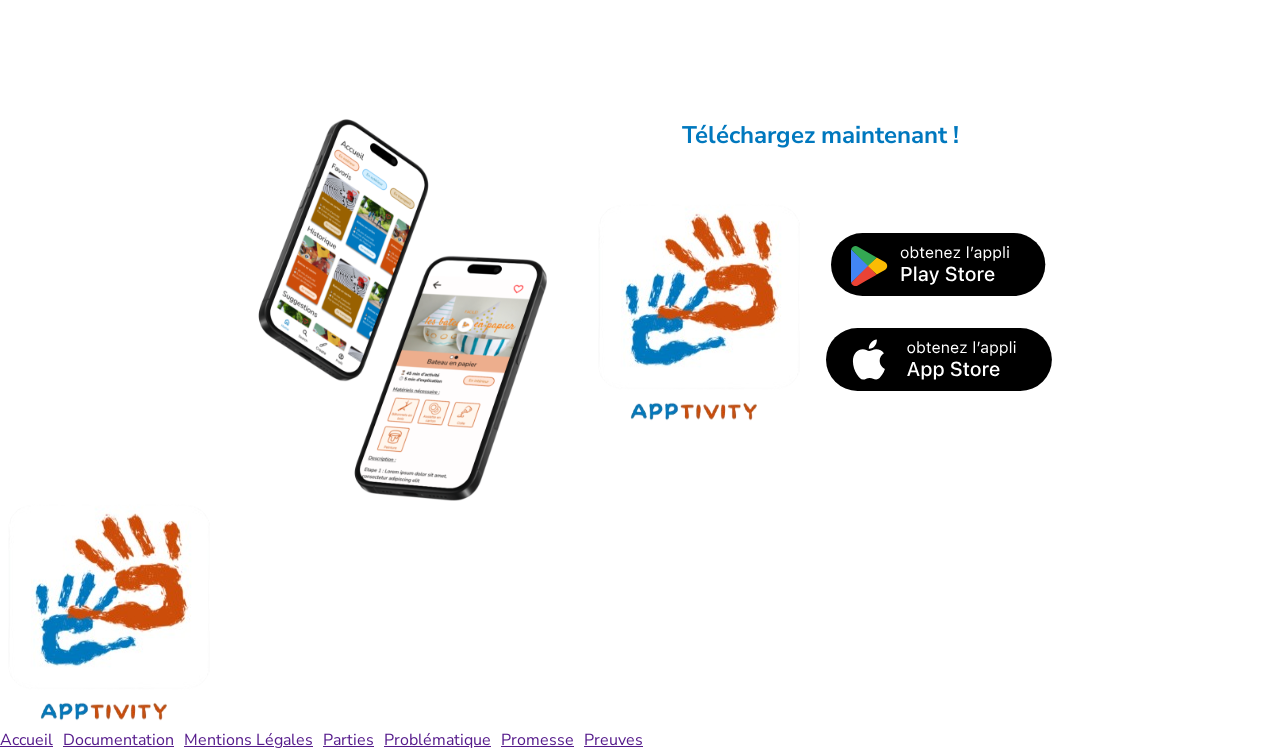
==== commit 0ba7e8e2: "rendu education" ====
--- a/index.html
+++ b/index.html
@@ -19,7 +19,7 @@
     <main>
         <header>
             <div class="div-header">
-                <img src="assets/sectionHero/logo.svg" alt="">
+                <img src="assets/sectionSolution/logo.svg" alt="logo appli">
                 <nav>
                     <ul>
                         <li>
@@ -38,21 +38,21 @@
 
 
         <!-- Section HERO (Mohamed-Amine) -->
-        <section>
-            <div class="div-hero">
+        <section class="padding-bottom">
+            <div class="container flex-row-center">
                 <div class="texte-hero">
                     <p>APPTIVITY</p>
                     <h1>Connecter vous avec vos enfants et déconnecter les des écrans </h1>
                     <h2 class="h2-hero">AppTivity, une application qui vous facilite la vie </h2>
                     <a class="bouton-hero" href="">Découvrir</a>
                 </div>
-                <img src="assets/sectionHero/img-hero.jpg" alt="">
+                <img src="assets/sectionHero/ImageHero.png" alt="">
             </div>
         </section>
 
 
         <!-- Section Problème (Amal) -->
-        <section>
+        <section class="padding-bottom">
             <div class="container">
                 <h2>UN ENJEU DE SANTÉ</h2>
                 <div class="flex-row contenu-enjeu-sante">
@@ -77,30 +77,36 @@
                     </div>
                     <img src="assets/sectionProbleme/imageEnjeuDeSante.png" alt="" class="img-enjeu-sante">
                 </div>
-            </div>
-            <div class="all-cards">
-                <article class="card">
-                    <img src="assets/sectionProbleme/ecransAvant3Ans.png" class="img-card">
-                    <h3>Écrans avant 3 ans</h3>
-                    <p class="paragraphe-card">Avant 3 ans : 0 écran recommandé. Des études montrent que l’exposition précoce freine le
-                        développement du langage et des interactions sociales. La limitation est d’autant plus
-                        importante qu’elle est complexe. En effet en France, une famille possède en moyenne 6 écrans.
-                    </p>
-                </article>
-                <article class="card">
-                    <img src="assets/sectionProbleme/sedentariteEtEcrans.png" class="img-card">
-                    <h3>Sédentarité et écrans</h3>
-                    <p class="paragraphe-card">Les enfants exposés aux écrans dès 2 ans présentent un IMC plus élevé à 5 ans. En parallèle, les
-                        capacités cardio-vasculaires ont chuté de 25% en 40 ans. Le manque d’activité physique lié aux
-                        écrans est aujourd’hui un enjeu majeur de santé.</p>
-                </article>
-                <article class="card">
-                    <img src="assets/sectionProbleme/ecransEtLangage.png" class="img-card">
-                    <h3>Écrans et langage</h3>
-                    <p class="paragraphe-card">Le risque de troubles du langage est multiplié par 3 chez les enfants exposés aux écrans avant
-                        l’école, et par 6 sans stimulation par les parents. Une règle simple à retenir : 4 moments sans
-                        écran matin, repas, chambre et coucher.</p>
-                </article>
+                <div class="all-cards">
+                    <article class="card">
+                        <img src="assets/sectionProbleme/ecransAvant3Ans.png" class="img-card">
+                        <h3>Écrans avant 3 ans</h3>
+                        <p class="paragraphe-card">Avant 3 ans : 0 écran recommandé. Des études montrent que
+                            l’exposition précoce freine le
+                            développement du langage et des interactions sociales. La limitation est d’autant plus
+                            importante qu’elle est complexe. En effet en France, une famille possède en moyenne 6
+                            écrans.
+                        </p>
+                    </article>
+                    <article class="card">
+                        <img src="assets/sectionProbleme/sedentariteEtEcrans.png" class="img-card">
+                        <h3>Sédentarité et écrans</h3>
+                        <p class="paragraphe-card">Les enfants exposés aux écrans dès 2 ans présentent un IMC plus élevé
+                            à 5 ans. En parallèle, les
+                            capacités cardio-vasculaires ont chuté de 25% en 40 ans. Le manque d’activité physique lié
+                            aux
+                            écrans est aujourd’hui un enjeu majeur de santé.</p>
+                    </article>
+                    <article class="card">
+                        <img src="assets/sectionProbleme/ecransEtLangage.png" class="img-card">
+                        <h3>Écrans et langage</h3>
+                        <p class="paragraphe-card">Le risque de troubles du langage est multiplié par 3 chez les enfants
+                            exposés aux écrans avant
+                            l’école, et par 6 sans stimulation par les parents. Une règle simple à retenir : 4 moments
+                            sans
+                            écran matin, repas, chambre et coucher.</p>
+                    </article>
+                </div>
             </div>
         </section>
 
@@ -108,53 +114,71 @@
         <!-- TO DO : vous pouvez mettre vos noms sur les comments ou les initiales pour savoir qui a dit quoi LD) -->
 
         <!-- Section Solution (Cheima) -->
-        <section id="solution">
-            <div class="container">
+        <section id="solution" class="padding-bottom">
+            <div class="container flex-column">
                 <h2>NOTRE SOLUTION</h2>
                 <p>Découvrez AppTivity, une application innovante qui vous aide à changer vos habitudes et à décrocher
                     votre enfant des écrans, en lui proposant une multitude d’activités. Vous sélectionnez l’activité de
                     votre choix en fonction de votre situation, vous l’expliquez en quelques minutes, et vous laissez
-                    libre court à l’imagination de votre enfant.</p>
-
-                <!-- TO DO : PAS D'ACCENT DANS LES NOMS DE CLASSE -->
-                <div class="card-benefice">
-                    <article class="">
-                        <img src="assets/sectionSolution/timer.svg" alt="icone sablier">
-                        <p class="card-title">Gain de temps</p>
-                        <p>Ne passer plus des heures à chercher une activité à pour enfant tandis que votre temps est
-                            compté.</p>
-                    </article>
-                    <article>
-                        <img src="assets/sectionSolution/health.svg" alt="icone santé">
-                        <p class="card-title">Préserve la santé de l’enfant</p>
-                        <p>Votre enfant développe son imagination,
-                            sa motricité et sa créativité à travers d’activités ludiques.</p>
-                    </article>
-                </div>
-                <img src="assets/sectionSolution/mookup.png" alt="presentation de l'appli">
-
-                <div class="card-benefice">
-                    <article class="card">
-                        <img src="assets/sectionSolution/filter.svg" alt="icone filtre">
-                        <p class="card-title">Filtrer les activités</p>
-                        <p>Disposer de filtres en accès rapide sur l’interface pour une recherche précise
-                            en fonction de votre situation.</p>
-                    </article>
-                    <article>
-                        <img src="assets/sectionSolution/kids.svg" alt="icone enfant">
-                        <p class="card-title">Adaptabilité</p>
-                        <p>Un large choix d’activités adaptées à l’âge de votre enfant et à ses envies,
-                            et surtout du temps dont il dispose</p>
-                    </article>
+                    libre court à l’imagination de votre enfant.
+                </p>
+                <div class="flex-row">
+                    <div class="flex-column">
+                        <article class="card-benefice" id="blue">
+                            <svg xmlns="http://www.w3.org/2000/svg" height="24px" viewBox="0 -960 960 960" width="24px"
+                                fill="#1f1f1f">
+                                <path
+                                    d="M452-160ZM160-80v-80h80v-120q0-61 28.5-114.5T348-480q-51-32-79.5-85.5T240-680v-120h-80v-80h640v80h-80v120q0 48-18 92t-51 77q-38 10-71 29t-60 47q-10-2-19.5-3.5T480-440q-66 0-113 47t-47 113v120h132q7 22 16.5 42T491-80H160Zm433-487q47-47 47-113v-120H320v120q0 66 47 113t113 47q66 0 113-47ZM578.5-98.5Q520-157 520-240t58.5-141.5Q637-440 720-440t141.5 58.5Q920-323 920-240T861.5-98.5Q803-40 720-40T578.5-98.5ZM480-800Zm212 650 142-142-30-30-112 112-56-56-30 30 86 86Z" />
+                            </svg>
+                            <h3 class="card-title">Gain de temps</h3>
+                            <p>Ne passer plus des heures à chercher une activité à pour enfant tandis que votre temps
+                                est
+                                compté.</p>
+                        </article>
+                        <article class="card-benefice" id="yellow">
+                            <svg xmlns="http://www.w3.org/2000/svg" height="24px" viewBox="0 -960 960 960" width="24px"
+                                fill="#1f1f1f">
+                                <path
+                                    d="M300-840q52 0 99 22t81 62q34-40 81-62t99-22q94 0 157 63t63 157q0 5-.5 10t-.5 10h-80q1-5 1-10v-10q0-60-40-100t-100-40q-47 0-87 26.5T518-666h-76q-15-41-55-67.5T300-760q-60 0-100 40t-40 100v10q0 5 1 10H81q0-5-.5-10t-.5-10q0-94 63-157t157-63Zm-88 480h112q32 31 70 67t86 79q48-43 86-79t70-67h113q-38 42-90 91T538-158l-58 52-58-52q-69-62-120.5-111T212-360Zm230 40q13 0 22.5-7.5T478-347l54-163 35 52q5 8 14 13t19 5h320v-80H623l-69-102q-6-9-15.5-13.5T518-640q-13 0-22.5 7.5T482-613l-54 162-34-51q-5-8-14-13t-19-5H40v80h297l69 102q6 9 15.5 13.5T442-320Zm38-167Z" />
+                            </svg>
+                            <h3 class="card-title">Préserve la santé de l’enfant</h3>
+                            <p>Votre enfant développe son imagination,
+                                sa motricité et sa créativité à travers d’activités ludiques.</p>
+                        </article>
+                    </div>
+                    <div>
+                        <img src="assets/sectionSolution/mockup.svg" alt="">
+                    </div>
+                    <div class="flex-column">
+                        <article class="card-benefice" id="orange">
+                            <svg xmlns="http://www.w3.org/2000/svg" height="24px" viewBox="0 -960 960 960" width="24px"
+                                fill="#1f1f1f">
+                                <path
+                                    d="M514-446q26-26 26-64t-26-64q-26-26-64-26t-64 26q-26 26-26 64t26 64q26 26 64 26t64-26Zm129 186L538-365q-20 13-42.5 19t-45.5 6q-71 0-120.5-49.5T280-510q0-71 49.5-120.5T450-680q71 0 120.5 49.5T620-510q0 23-6.5 45.5T594-422l106 106-57 56ZM200-120q-33 0-56.5-23.5T120-200v-160h80v160h160v80H200Zm400 0v-80h160v-160h80v160q0 33-23.5 56.5T760-120H600ZM120-600v-160q0-33 23.5-56.5T200-840h160v80H200v160h-80Zm640 0v-160H600v-80h160q33 0 56.5 23.5T840-760v160h-80Z" />
+                            </svg>
+                            <h3 class="card-title">Filtrer les activités</h3>
+                            <p>Disposer de filtres en accès rapide sur l’interface pour une recherche précise
+                                en fonction de votre situation.</p>
+                        </article>
+                        <article class="card-benefice" id="blue">
+
+                            <svg xmlns="http://www.w3.org/2000/svg" height="24px" viewBox="0 -960 960 960" width="24px"
+                                fill="#1f1f1f">
+                                <path
+                                    d="M371.5-273Q323-306 300-360h360q-23 54-71.5 87T480-240q-60 0-108.5-33Zm-27-161.5Q330-449 330-470t14.5-35.5Q359-520 380-520t35.5 14.5Q430-491 430-470t-14.5 35.5Q401-420 380-420t-35.5-14.5Zm200 0Q530-449 530-470t14.5-35.5Q559-520 580-520t35.5 14.5Q630-491 630-470t-14.5 35.5Q601-420 580-420t-35.5-14.5ZM480-80q-75 0-140.5-28.5t-114-77q-48.5-48.5-77-114T120-440q0-32 5-62t16-59l80 14q-11 25-16 51.5t-5 55.5q0 117 81.5 198.5T480-160q117 0 198.5-81.5T760-440q0-16-2-31.5t-5-30.5q-81-9-150-48T485-651l70-41q32 37 72.5 63t88.5 39q-25-39-61.5-68.5T573-704l84-50q83 47 133 129.5T840-440q0 75-28.5 140.5t-77 114q-48.5 48.5-114 77T480-80ZM200-615l413-155q-32-26-70-39.5T463-823q-95 0-169.5 57.5T200-615Zm-64 110q-7-20-11.5-41t-4.5-43q0-91 51-163t129-112q-2-4-2.5-7.5t-.5-8.5q0-17 11.5-28.5T337-920q14 0 24 8t14 20q22-5 43.5-8t44.5-3q67 0 127.5 26T697-802l122-46 28 75-711 268Zm271-188Z" />
+                            </svg>
+                            <h3 class="card-title">Adaptabilité</h3>
+                            <p>Un large choix d’activités adaptées à l’âge de votre enfant et à ses envies,
+                                et surtout du temps dont il dispose</p>
+                        </article>
+                    </div>
                 </div>
             </div>
         </section>
 
 
         <!-- Section Preuve (Sakina) -->
-        <section id="preuves">
-
-            <!-- TO DO : attention indentation -->
+        <section id="preuves" class="padding-bottom">
             <h2 class="titre-comment">CE QU ILS PENSENT DE NOUS</h2>
             <div class="container-carrousel">
                 <button class="fleche-gauche" id="prevBtn">⬅</button>
@@ -173,86 +197,105 @@
 
                 <button class="fleche" id="nextBtn">➡</button>
             </div>
-
-
-
-
         </section>
 
 
         <!-- Section Engagement (Sarrah) -->
-        <section>
-            <!-- TO DO : Pour les noms de classe on écrit avec un tiret entre les mots "div-promesse" SANS MAJUSCULE -->
-            <div class="div-promesse">
-                <h2>NOS PROMESSES</h2>
-                <p>Nous nous engageons à offrir aux enfants un environnement sûr, bienveillant et enrichissant à travers
-                    notre application d’activités éducatives. Chaque contenu est conçu pour favoriser l’apprentissage
-                    tout en respectant le rythme de l’enfant.
-                    Nous pro mettons de proposer des jeux et des activités qui développent la curiosité, la créativité,
-                    la concentration.</P>
-            </div>
-            <div class="card-contain">
-                <article class="div-article">
-                    <img src="assets/sectionPromesse/image (1).png">
-                    <h3>Grandir en s’amusant</h3>
-                    <p>Chaque enfant grandit à son rythme,en douceur et en confiance, grâce à des activités ludiques
-                        qui favorisent l’éveil.</P>
-                </article>
-
-                <article class="div-article">
-                    <img src="assets/sectionPromesse/image (2).png">
-                    <h4>Découvrir en s’amusant </h4>
-                    <p>Nous aidons l’enfant à éveiller sa curiosité naturelle, à explorer ses talents et à grandir en
-                        confiance, grâce à des jeux éducatifs.</P>
-                </article>
-
-                <article class="div-article">
-                    <img src="assets/sectionPromesse/image (3).png">
-                    <h4>S’enrichir par le jeu </h4>
-                    <p>Nous aidons chaque enfant à développer ses capacités créatives étape par étape,
-                        avec
-                        des activités progressives et motivantes.</P>
-                </article>
-
-                <article class="div-article">
-                    <img src="assets/sectionPromesse/image (4).png">
-                    <h4>Découvrir le monde autrement </h4>
-                    <p>Accompagner chaque enfant dans sa découverte du monde avec des activités modernes et
-                        adaptées
-                        à l’âge de l’enfant.</P>
-                </article>
-
-                <article class="div-article">
-                    <img src="assets/sectionPromesse/image (5).png">
-                    <h4>Accomplir de grandes choses en s’amusant </h4>
-                    <p>Nous aidons l’enfant à renforcer ses capacités de réflexion, de concentration et d’autonomie.</P>
-                </article>
-
-                <article class="div-article">
-                    <img src="assets/sectionPromesse/image (6).png">
-                    <h4>Réunir apprentissage et plaisir </h4>
-                    <p>Nous accompagnons l’enfant dans ses apprentissages grâce à des activités adaptées et motivantes.
-                    </P>
-                </article>
-            </div>
-        </section>
+        <section class="padding-bottom">
+            <div class="container">
+                <div class="div-promesse">
+                    <h2>NOS PROMESSES</h2>
+                    <p>Nous nous engageons à offrir aux enfants un environnement sûr, bienveillant et enrichissant à
+                        travers
+                        notre application d’activités éducatives. Chaque contenu est conçu pour favoriser
+                        l’apprentissage
+                        tout en respectant le rythme de l’enfant.
+                        Nous pro mettons de proposer des jeux et des activités qui développent la curiosité, la
+                        créativité,
+                        la concentration.</P>
+                </div>
+
+                <div class="card-contain">
+                    <article class="card">
+                        <img src="assets/sectionPromesse/image (1).png">
+                        <h3>Grandir en s’amusant</h3>
+                        <p>Chaque enfant grandit à son rythme,en douceur et en confiance, grâce à des activités ludiques
+                            qui favorisent l’éveil.</P>
+                    </article>
+
+                    <article class="card">
+                        <img src="assets/sectionPromesse/image (2).png">
+                        <h3>Découvrir en s’amusant </h3>
+                        <p>Nous aidons l’enfant à éveiller sa curiosité naturelle, à explorer ses talents et à grandir
+                            en
+                            confiance, grâce à des jeux éducatifs.</P>
+                    </article>
+
+                    <article class="card">
+                        <img src="assets/sectionPromesse/image (3).png">
+                        <h3>S’enrichir par le jeu </h3>
+                        <p>Nous aidons chaque enfant à développer ses capacités créatives étape par étape,
+                            avec
+                            des activités progressives et motivantes.</P>
+                    </article>
+
+                    <article class="card">
+                        <img src="assets/sectionPromesse/image (4).png">
+                        <h3>Découvrir le monde autrement </h3>
+                        <p>Accompagner chaque enfant dans sa découverte du monde avec des activités modernes et
+                            adaptées
+                            à l’âge de l’enfant.</P>
+                    </article>
+
+                    <article class="card">
+                        <img src="assets/sectionPromesse/image (5).png">
+                        <h3>Accomplir de grandes choses en s’amusant </h3>
+                        <p>Nous aidons l’enfant à renforcer ses capacités de réflexion, de concentration et d’autonomie.
+                        </P>
+                    </article>
+
+                    <article class="card">
+                        <img src="assets/sectionPromesse/image (6).png">
+                        <h3>Réunir apprentissage et plaisir </h3>
+                        <p>Nous accompagnons l’enfant dans ses apprentissages grâce à des activités adaptées et
+                            motivantes.
+                        </P>
+                    </article>
+                </div>
+            </div>
+        </section>
+
 
         <!-- CTA  -->
         <section id="cta">
-            <div class="div-cta">
-                <div class="text-cta">
-                    <h2>Téléchargez maintenant !</h2>
-                    <img src="" alt="logo appli">
-                    <img src="" alt="disponible sur Android et IOS">
-                    <a class="bouton-hero" href="">Plus d'infos</a>
-                </div>
-                <img src="" alt="mookuuup cta">
-            </div>
-        </section>
+            <div class="container">
+
+                <div class="flex-row">
+
+                    <img class="img-cta" src="assets/sectionSolution/mockupCta.svg">
+
+                    <div class="text-cta">
+                        <h2>Téléchargez maintenant !</h2>
+
+                        <div class="flex-row">
+                            <img src="assets/sectionSolution/logo.svg" alt="logo appli">
+                            <div class="flex-column">
+                                <img src="assets/sectionSolution/downloadPlaystore.svg"
+                                    alt="disponible sur Android et IOS">
+                                <img src="assets/sectionSolution/downloadIos.svg" alt="disponible sur Android et IOS">
+                            </div>
+                        </div>
+                    </div>
+                </div>
+
+            </div>
+        </section>
+
+
         <!-- FOOTER -->
         <footer>
             <div class="div-footer">
-                <img src="" alt="logo appli">
+                <img src="assets/sectionSolution/logo.svg" alt="logo appli">
                 <div class="text-footer">
                     <ul>
                         <li>
--- a/style.css
+++ b/style.css
@@ -13,16 +13,18 @@
     font-family: "Nunito Sans", sans-serif;
 }
 
-body{
+
+body {
     color: var(--text);
 }
 
 h2 {
-    
+
     color: var(--secondary);
     display: flex;
     justify-content: center;
-    padding: 50px;
+    padding-bottom: 50px;
+
 }
 
 ul {
@@ -31,18 +33,34 @@
     gap: 10px;
 }
 
-article{
+article {
     display: flex;
     flex-direction: column;
     align-items: center;
 }
 
+.padding-bottom {
+    padding-bottom: 150px;
+}
 
 /* HEADER - NAV */
+
+.div-header  {
+    display: flex;
+    flex-direction: row;
+     justify-content: space-between;
+}
 a.lien-nav {
-    text-decoration: none;
+
+text-decoration: none;
     font-size: 20px;
     color: #0078BE;
+
+}
+
+li {
+    list-style: none;
+
 }
 
 
@@ -58,6 +76,20 @@
     border-radius: 8px;
 }
 
+.texte-hero {
+    display: flex;
+    flex-direction: column;
+    gap: 40px;
+
+}
+
+.texte-hero h2 {
+    justify-content: start;
+}
+
+a {
+    width: fit-content;
+}
 
 /* Section Probleme(Amal) */
 .container {
@@ -69,13 +101,26 @@
     display: flex;
     flex-direction: row;
     justify-content: center;
+    gap: 20px;
+}
+
+.flex-row-center {
+    display: flex;
+    flex-direction: row;
+    justify-content: center;
+    align-items: center;
 }
 
 .contenu-enjeu-sante {
-    background-color: #B8E5FF;
+    background-color: var(--secondary);
     max-width: 1240px;
     max-height: 500px;
     border-radius: 1rem;
+
+    /*TO DO : on met pas de p dans p*/
+    p {
+        color: white;
+    }
 }
 
 .flex-column {
@@ -97,31 +142,80 @@
     border-radius: 0 1rem 1rem 0;
 }
 
-.all-cards{
-    display: flex;
-    gap: 2rem;
-}
-
-.card{
-    width: 373px;
-    height: 502px;
-}
-
-.paragraphe-card{
+.all-cards {
+    display: flex;
+    gap: 30px;
+    margin-top: 2rem;
+}
+
+.card {
+    width: 380px;
+
+    display: flex;
+    flex-direction: column;
+    gap: 10px;
+
+
+}
+
+.card img {
+    width: 100%;
+}
+
+.paragraphe-card {
     display: flex;
     text-align: center;
 }
 
 /* Section Solution(Cheima) */
-
-
-
-
+.card-benefice {
+    gap: 10px;
+
+    /* display: flex; */
+    width: 400px;
+    height: 50%;
+    padding: 20px;
+    justify-content: center;
+    border-radius: 10px;
+    align-items: start;
+
+}
+
+#blue {
+    box-shadow: 0px 0px 4px #0000001e;
+    border: 1px solid #0078be56;
+    color: #0066cc;
+}
+
+#orange {
+    box-shadow: 0px 0px 4px #0000001e;
+    border: 1px solid #CC4C0A;
+    color: #cc4b0ad6;
+}
+
+#yellow {
+    box-shadow: 0px 0px 4px #0000001e;
+    border: 1px solid #996100;
+    color: #996100be;
+}
+
+.card-benefice p {
+    text-align: start;
+}
+
+.card-benefice svg {
+    width: 70px;
+}
+
+#solution .flex-column {
+    display: flex;
+    justify-content: space-evenly;
+}
 
 
 /* Section Preuve (Sakina) */
-#preuves{
- max-width: 800px;
+#preuves {
+    max-width: 800px;
     margin: 0 auto;
 }
 
@@ -153,13 +247,21 @@
 }
 
 .carte {
-   background: linear-gradient(to bottom,#0066cc , rgb(184, 204, 255));
+
+    background:
+        radial-gradient(circle at top left,
+            rgba(0, 120, 190, .15),
+            transparent 40%),
+        radial-gradient(circle at bottom right,
+            rgba(204, 76, 10, .15),
+            transparent 40%);
+    box-shadow: 0px 10px 30px rgb(12, 12, 12);
     border-radius: 10px;
     padding: 30px;
     text-align: center;
 }
 
-#img1{
+#img1 {
     width: 100px;
     height: 100px;
     border-radius: 50%;
@@ -168,30 +270,30 @@
     margin-bottom: 15px;
 }
 
-#nom1{
+#nom1 {
     font-size: 18px;
     margin-bottom: 10px;
 }
 
-.note{
+.note {
     color: #ffc107;
     font-size: 18px;
     letter-spacing: 5px;
     margin-bottom: 15px;
 }
 
-#titre1{
+#titre1 {
     font-size: 18px;
     color: #0066cc;
     margin-bottom: 18px;
 }
 
-.commentaire1{
+.commentaire1 {
     font-size: 14px;
     color: #666;
 }
 
-.fleche{
+.fleche {
     background-color: #0066cc;
     color: white;
     border: none;
@@ -204,7 +306,7 @@
     justify-content: center;
 }
 
-.fleche-gauche{
+.fleche-gauche {
     background-color: #0066cc;
     color: white;
     border: none;
@@ -220,13 +322,18 @@
 /* Section Promesse (Sarrah) */
 .div-promesse {
     text-align: center;
-        h2 {
+
+    h2 {
         margin-top: 10px;
-    
-      }
+
+    }
 }
 
 .div-article {
+    h4 {
+        color: #0078BE;
+    }
+
     border: 1px solid rgb(6, 6, 6);
     width: 350px;
     height: 340px;
@@ -238,7 +345,7 @@
     margin-right: 5px;
     row-gap: 10px;
     gap: 5px;
-    background-color: #4facfecf;
+
 
 }
 
@@ -246,12 +353,18 @@
     display: flex;
     flex-direction: row;
     flex-wrap: wrap;
-    gap: 25px;
+    gap: 30px;
 
     img {
-        width: 330px;
+
         border-radius: 19px;
+
     }
 }
 
+
+/* section CTA(Cheima-Sarrah) */
+;
+
+
 /* section Footer (Cheima) */
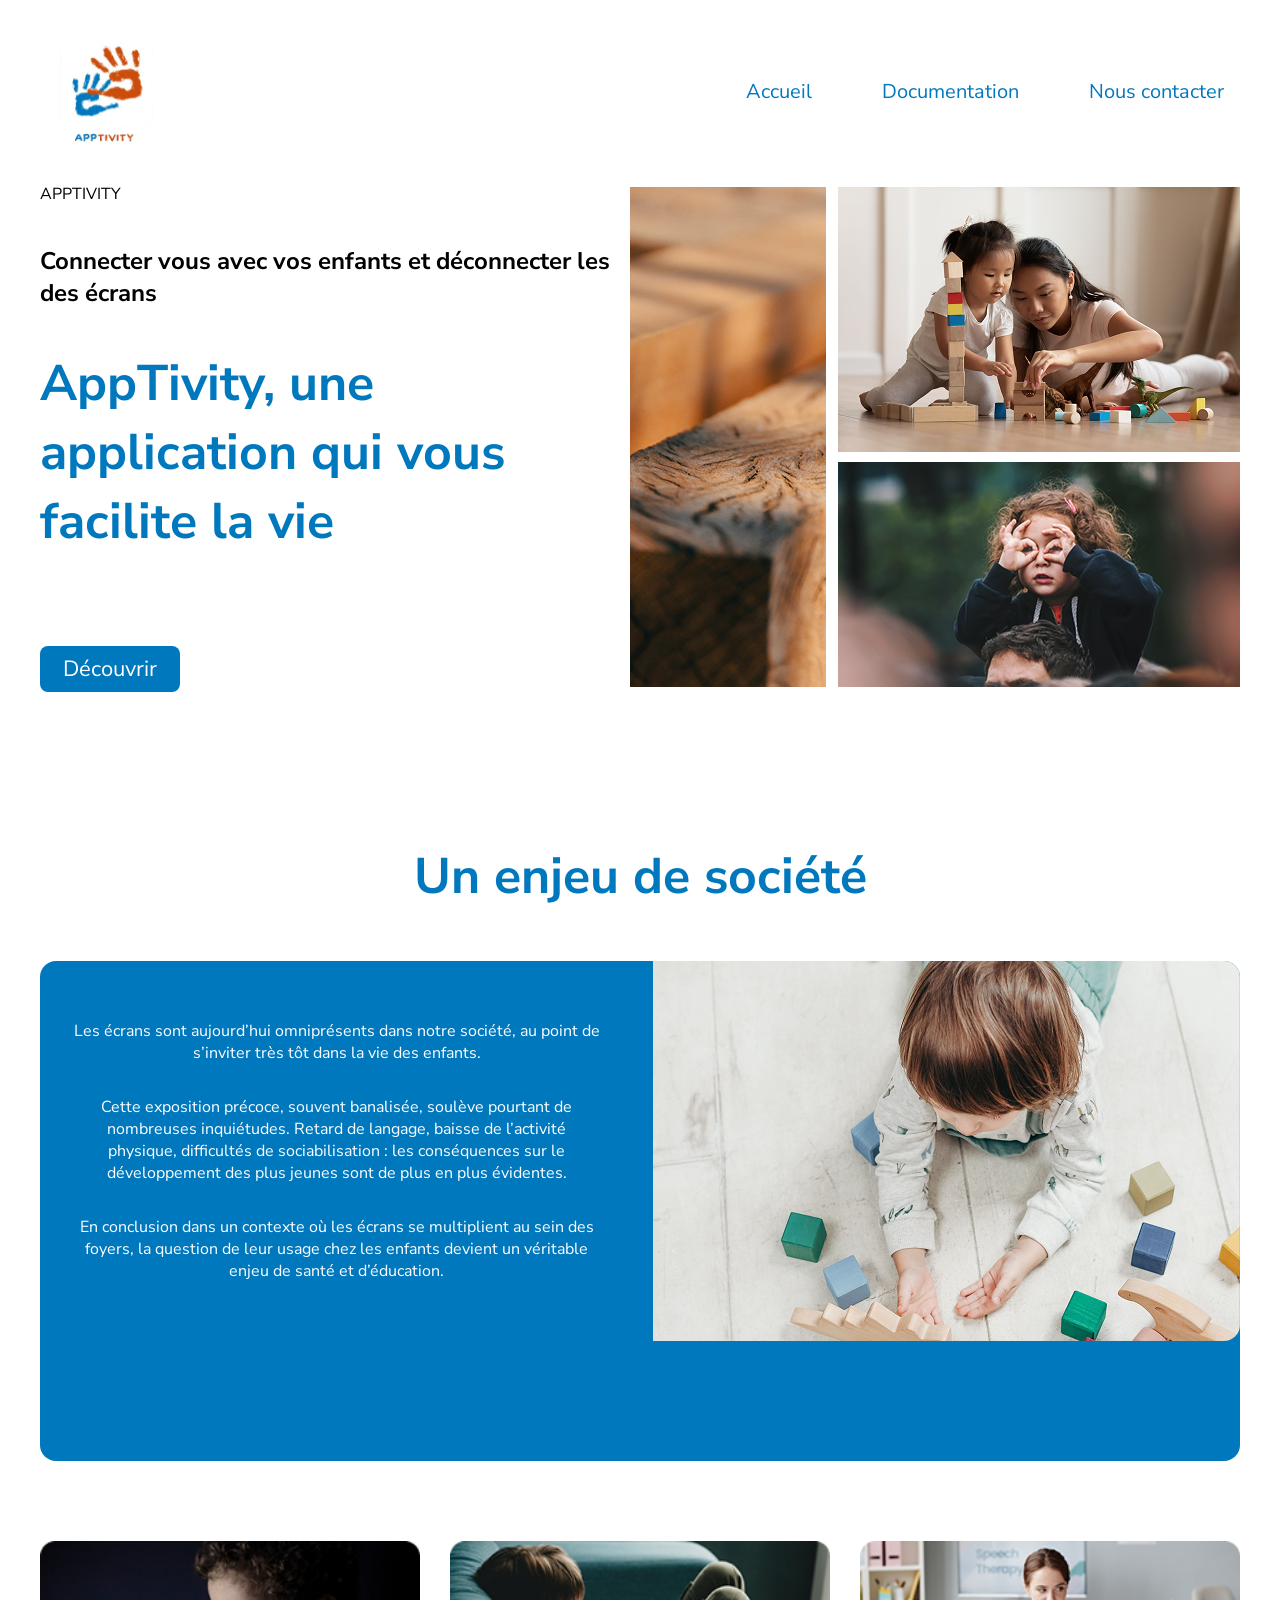
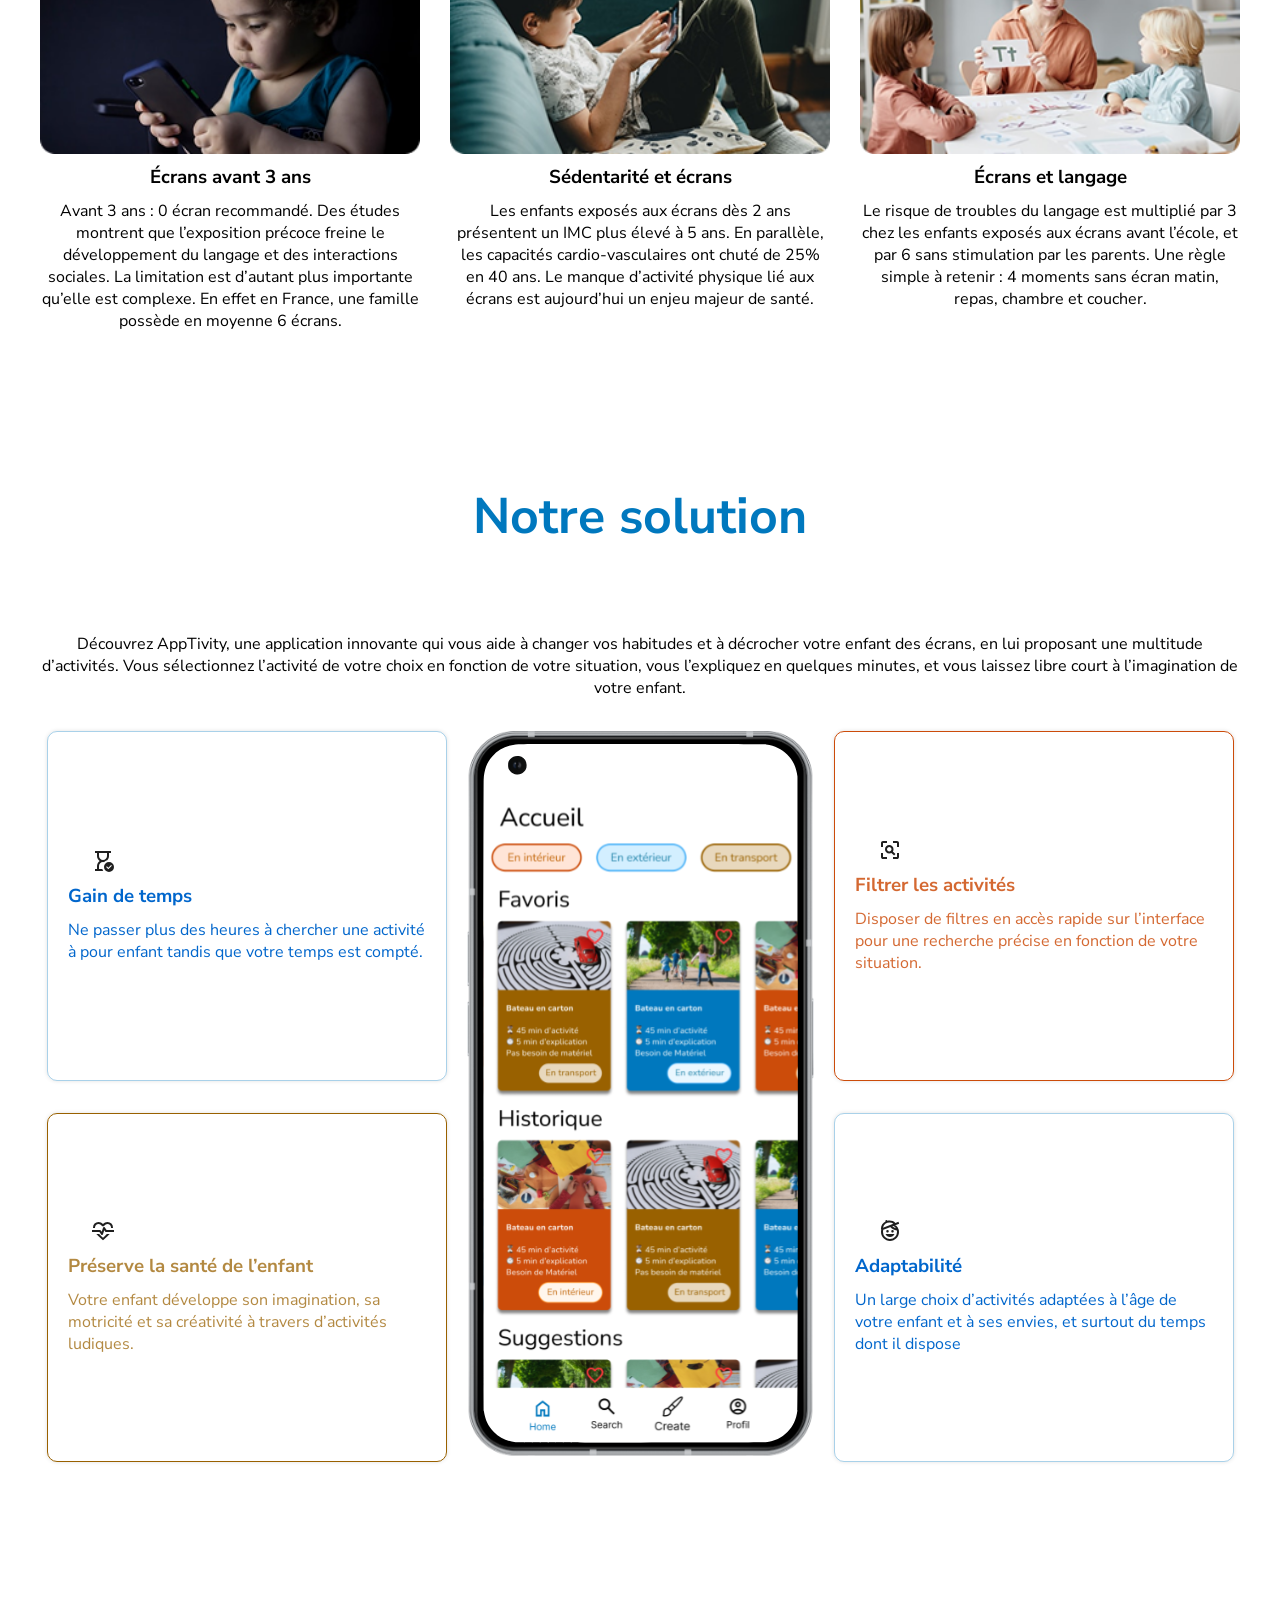
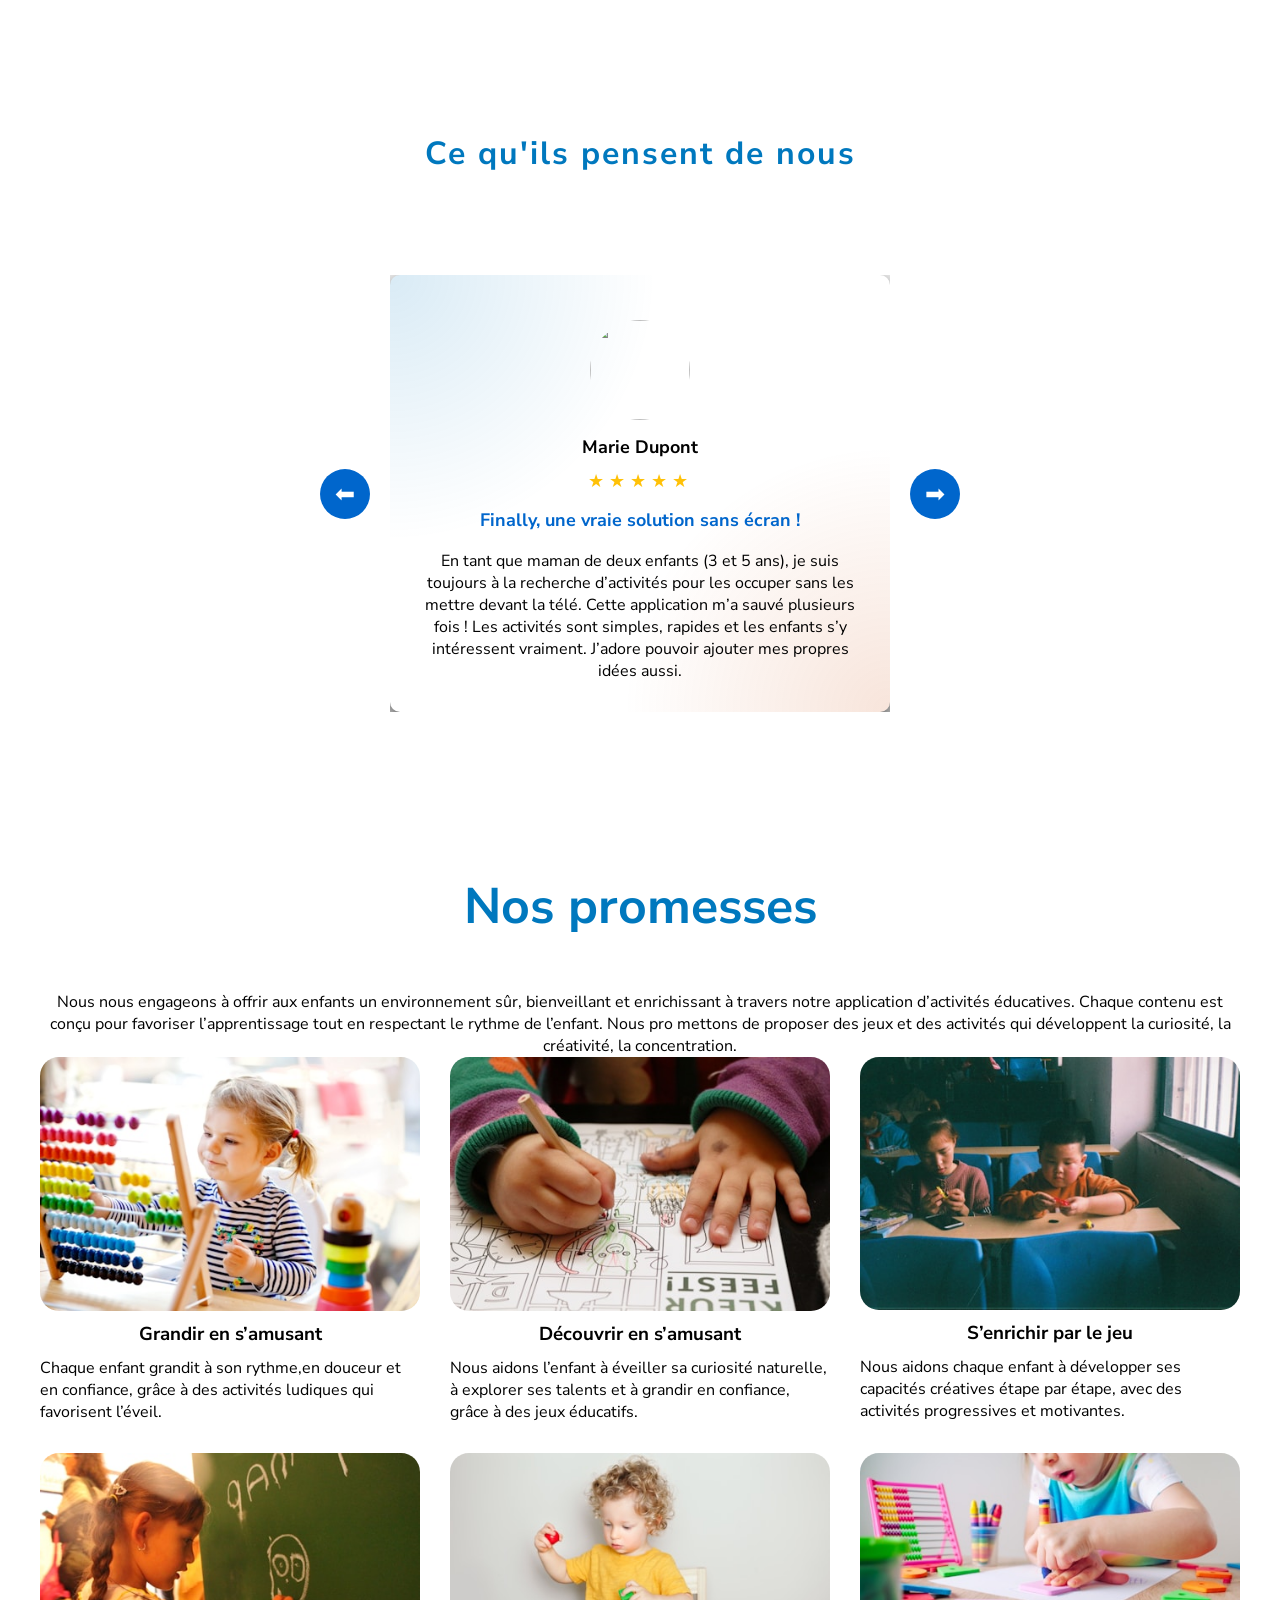
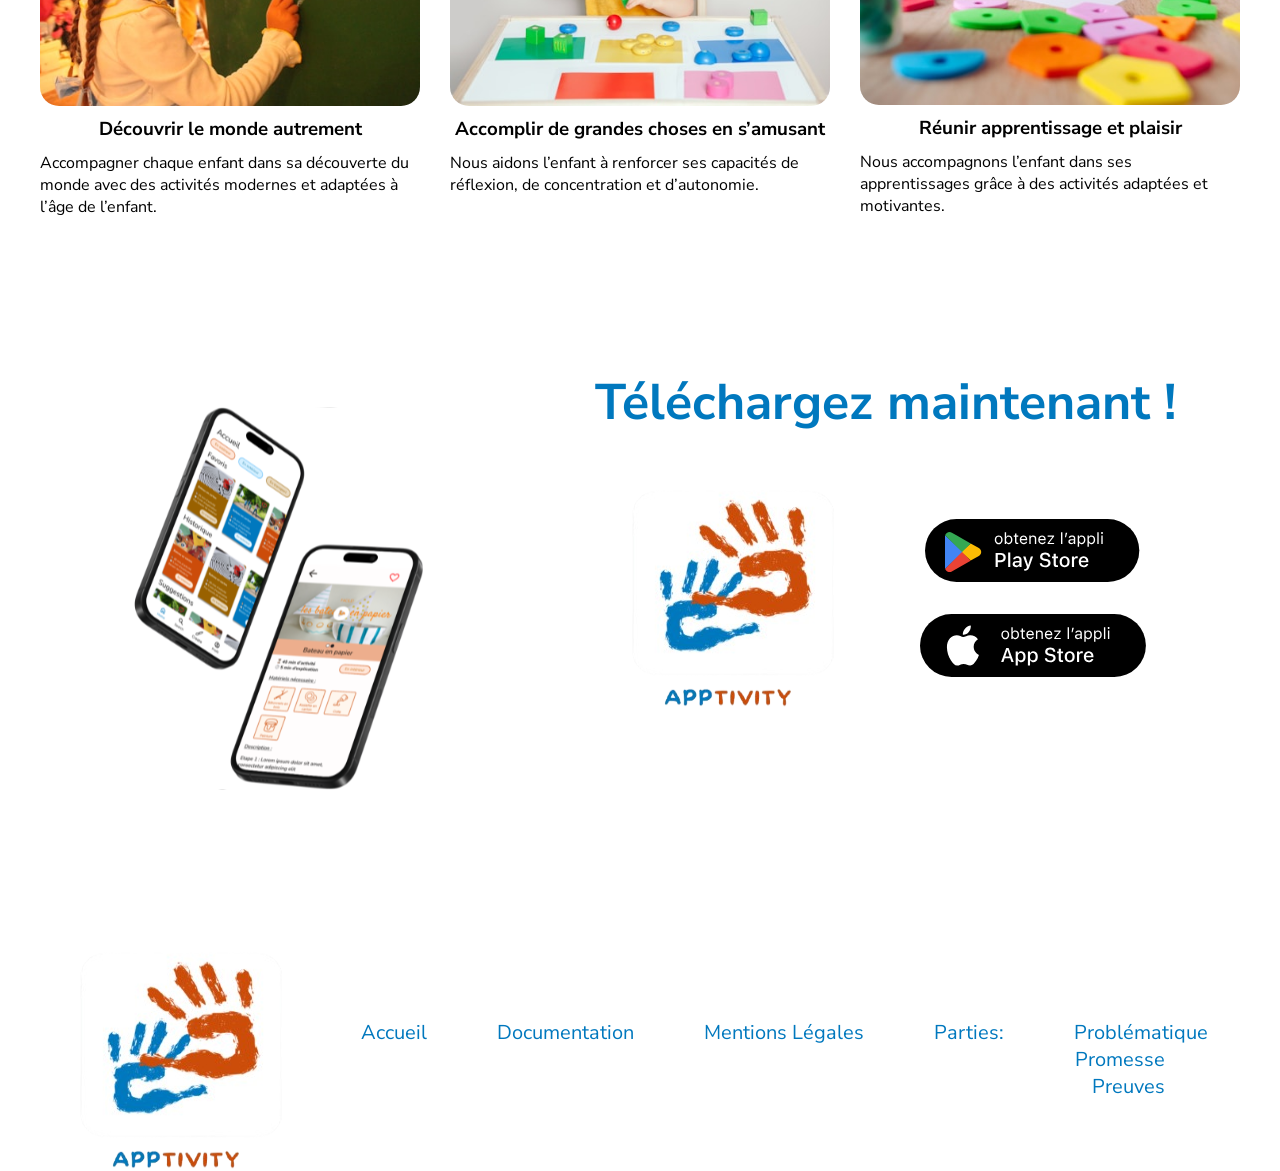
==== commit 73218e70: "commit" ====
--- a/index.html
+++ b/index.html
@@ -14,12 +14,10 @@
 </head>
 
 <body>
-
-
     <main>
         <header>
             <div class="div-header">
-                <img src="assets/sectionSolution/logo.svg" alt="logo appli">
+                <img class="img-header" src="assets/sectionSolution/logo.svg" alt="logo appli">
                 <nav>
                     <ul>
                         <li>
@@ -54,7 +52,7 @@
         <!-- Section Problème (Amal) -->
         <section class="padding-bottom">
             <div class="container">
-                <h2>UN ENJEU DE SANTÉ</h2>
+                <h2>Un enjeu de société</h2>
                 <div class="flex-row contenu-enjeu-sante">
                     <div class="flex-column text-enjeu-sante">
                         <p class="">Les écrans sont aujourd’hui omniprésents dans notre société, au point de s’inviter
@@ -79,7 +77,7 @@
                 </div>
                 <div class="all-cards">
                     <article class="card">
-                        <img src="assets/sectionProbleme/ecransAvant3Ans.png" class="img-card">
+                        <img src="assets/sectionProbleme/ecransAvant3Ans.png" alt="" class="img-card">
                         <h3>Écrans avant 3 ans</h3>
                         <p class="paragraphe-card">Avant 3 ans : 0 écran recommandé. Des études montrent que
                             l’exposition précoce freine le
@@ -89,7 +87,7 @@
                         </p>
                     </article>
                     <article class="card">
-                        <img src="assets/sectionProbleme/sedentariteEtEcrans.png" class="img-card">
+                        <img src="assets/sectionProbleme/sedentariteEtEcrans.png" alt="" class="img-card">
                         <h3>Sédentarité et écrans</h3>
                         <p class="paragraphe-card">Les enfants exposés aux écrans dès 2 ans présentent un IMC plus élevé
                             à 5 ans. En parallèle, les
@@ -98,7 +96,7 @@
                             écrans est aujourd’hui un enjeu majeur de santé.</p>
                     </article>
                     <article class="card">
-                        <img src="assets/sectionProbleme/ecransEtLangage.png" class="img-card">
+                        <img src="assets/sectionProbleme/ecransEtLangage.png" alt="" class="img-card">
                         <h3>Écrans et langage</h3>
                         <p class="paragraphe-card">Le risque de troubles du langage est multiplié par 3 chez les enfants
                             exposés aux écrans avant
@@ -113,10 +111,11 @@
 
         <!-- TO DO : vous pouvez mettre vos noms sur les comments ou les initiales pour savoir qui a dit quoi LD) -->
 
+
         <!-- Section Solution (Cheima) -->
         <section id="solution" class="padding-bottom">
             <div class="container flex-column">
-                <h2>NOTRE SOLUTION</h2>
+                <h2>Notre solution</h2>
                 <p>Découvrez AppTivity, une application innovante qui vous aide à changer vos habitudes et à décrocher
                     votre enfant des écrans, en lui proposant une multitude d’activités. Vous sélectionnez l’activité de
                     votre choix en fonction de votre situation, vous l’expliquez en quelques minutes, et vous laissez
@@ -161,7 +160,6 @@
                                 en fonction de votre situation.</p>
                         </article>
                         <article class="card-benefice" id="blue">
-
                             <svg xmlns="http://www.w3.org/2000/svg" height="24px" viewBox="0 -960 960 960" width="24px"
                                 fill="#1f1f1f">
                                 <path
@@ -179,10 +177,9 @@
 
         <!-- Section Preuve (Sakina) -->
         <section id="preuves" class="padding-bottom">
-            <h2 class="titre-comment">CE QU ILS PENSENT DE NOUS</h2>
+            <h2 class="titre-comment">Ce qu'ils pensent de nous</h2>
             <div class="container-carrousel">
                 <button class="fleche-gauche" id="prevBtn">⬅</button>
-
                 <div class="carrousel">
                     <div class="defilement" id="scroll">
                         <div class="carte">
@@ -194,7 +191,6 @@
                         </div>
                     </div>
                 </div>
-
                 <button class="fleche" id="nextBtn">➡</button>
             </div>
         </section>
@@ -204,7 +200,7 @@
         <section class="padding-bottom">
             <div class="container">
                 <div class="div-promesse">
-                    <h2>NOS PROMESSES</h2>
+                    <h2>Nos promesses</h2>
                     <p>Nous nous engageons à offrir aux enfants un environnement sûr, bienveillant et enrichissant à
                         travers
                         notre application d’activités éducatives. Chaque contenu est conçu pour favoriser
@@ -214,48 +210,42 @@
                         créativité,
                         la concentration.</P>
                 </div>
-
                 <div class="card-contain">
                     <article class="card">
-                        <img src="assets/sectionPromesse/image (1).png">
+                        <img src="assets/sectionPromesse/image (1).png" alt="">
                         <h3>Grandir en s’amusant</h3>
                         <p>Chaque enfant grandit à son rythme,en douceur et en confiance, grâce à des activités ludiques
                             qui favorisent l’éveil.</P>
                     </article>
-
-                    <article class="card">
-                        <img src="assets/sectionPromesse/image (2).png">
+                    <article class="card">
+                        <img src="assets/sectionPromesse/image (2).png" alt="">
                         <h3>Découvrir en s’amusant </h3>
                         <p>Nous aidons l’enfant à éveiller sa curiosité naturelle, à explorer ses talents et à grandir
                             en
                             confiance, grâce à des jeux éducatifs.</P>
                     </article>
-
-                    <article class="card">
-                        <img src="assets/sectionPromesse/image (3).png">
+                    <article class="card">
+                        <img src="assets/sectionPromesse/image (3).png" alt="">
                         <h3>S’enrichir par le jeu </h3>
                         <p>Nous aidons chaque enfant à développer ses capacités créatives étape par étape,
                             avec
                             des activités progressives et motivantes.</P>
                     </article>
-
-                    <article class="card">
-                        <img src="assets/sectionPromesse/image (4).png">
+                    <article class="card">
+                        <img src="assets/sectionPromesse/image (4).png" alt="">
                         <h3>Découvrir le monde autrement </h3>
                         <p>Accompagner chaque enfant dans sa découverte du monde avec des activités modernes et
                             adaptées
                             à l’âge de l’enfant.</P>
                     </article>
-
-                    <article class="card">
-                        <img src="assets/sectionPromesse/image (5).png">
+                    <article class="card">
+                        <img src="assets/sectionPromesse/image (5).png" alt="">
                         <h3>Accomplir de grandes choses en s’amusant </h3>
                         <p>Nous aidons l’enfant à renforcer ses capacités de réflexion, de concentration et d’autonomie.
                         </P>
                     </article>
-
-                    <article class="card">
-                        <img src="assets/sectionPromesse/image (6).png">
+                    <article class="card">
+                        <img src="assets/sectionPromesse/image (6).png" alt="">
                         <h3>Réunir apprentissage et plaisir </h3>
                         <p>Nous accompagnons l’enfant dans ses apprentissages grâce à des activités adaptées et
                             motivantes.
@@ -269,14 +259,10 @@
         <!-- CTA  -->
         <section id="cta">
             <div class="container">
-
                 <div class="flex-row">
-
-                    <img class="img-cta" src="assets/sectionSolution/mockupCta.svg">
-
+                    <img class="img-cta" src="assets/sectionSolution/mockupCta.svg" alt="">
                     <div class="text-cta">
                         <h2>Téléchargez maintenant !</h2>
-
                         <div class="flex-row">
                             <img src="assets/sectionSolution/logo.svg" alt="logo appli">
                             <div class="flex-column">
@@ -287,45 +273,49 @@
                         </div>
                     </div>
                 </div>
-
             </div>
         </section>
 
 
         <!-- FOOTER -->
         <footer>
-            <div class="div-footer">
+            <div class="-footer">
                 <img src="assets/sectionSolution/logo.svg" alt="logo appli">
                 <div class="text-footer">
-                    <ul>
-                        <li>
-                            <a href="">Accueil</a>
-                        </li>
-                        <li>
-                            <a href="">Documentation</a>
-                        </li>
-                        <li>
-                            <a href="">Mentions Légales</a>
-                        </li>
-                        <li>
-                            <ul>
-                                <li>
-                                    <a href="">Parties</a>
-                                </li>
-                                <li>
-                                    <a href="">Problématique</a>
-                                </li>
-                                <li>
-                                    <a href="">Promesse</a>
-                                </li>
-                                <li>
-                                    <a href="">Preuves</a>
-                                </li>
-                            </ul>
-                        </li>
-                    </ul>
-                </div>
-            </div>
+                    <div class="unfoot">
+                        <ul>
+                            <li>
+                                <a href="lien-nav">Accueil</a>
+                            </li>
+                            <li>
+                                <a href="lien-nav">Documentation</a>
+                            </li>
+                            <li>
+                                <a href="lien-nav">Mentions Légales</a>
+                            </li>
+                            <li>
+                                <ul>
+                                    <li>
+                                        <a href="lien-nav">Parties:</a>
+                            
+                                    </li>
+                                    <li>
+                                        <a href="lien-nav">Problématique</a>
+                                    </li>
+                    </div>
+                    <div class="deuxfoot">
+                       
+                        <li>
+                            <a href="lien-nav">Promesse</a>
+                        </li>
+                        <li>
+                            <a href="lien-nav">Preuves</a>
+                        </li>
+                        </ul>
+                        </li>
+                        </ul>
+                    </div>
+                </div>
         </footer>
     </main>
     <script src="script.js"></script>
--- a/style.css
+++ b/style.css
@@ -13,24 +13,22 @@
     font-family: "Nunito Sans", sans-serif;
 }
 
-
 body {
     color: var(--text);
 }
 
 h2 {
-
+    font-size: 50px;
     color: var(--secondary);
     display: flex;
     justify-content: center;
     padding-bottom: 50px;
-
 }
 
 ul {
     display: flex;
     flex-direction: row;
-    gap: 10px;
+    gap: 70px;
 }
 
 article {
@@ -43,24 +41,30 @@
     padding-bottom: 150px;
 }
 
+
 /* HEADER - NAV */
-
-.div-header  {
-    display: flex;
-    flex-direction: row;
-     justify-content: space-between;
-}
+.div-header {
+    display: flex;
+    flex-direction: row;
+    justify-content: space-between;
+    padding: 40px;
+    justify-content: center;
+    align-items: center;
+    gap: 590px;
+}
+
+.img-header {
+    width: 100px;
+}
+
 a.lien-nav {
-
-text-decoration: none;
+    text-decoration: none;
     font-size: 20px;
     color: #0078BE;
-
 }
 
 li {
     list-style: none;
-
 }
 
 
@@ -80,7 +84,6 @@
     display: flex;
     flex-direction: column;
     gap: 40px;
-
 }
 
 .texte-hero h2 {
@@ -90,11 +93,12 @@
 a {
     width: fit-content;
 }
+
 
 /* Section Probleme(Amal) */
 .container {
     max-width: 1200px;
-    margin: auto
+    margin: auto;
 }
 
 .flex-row {
@@ -116,11 +120,10 @@
     max-width: 1240px;
     max-height: 500px;
     border-radius: 1rem;
-
-    /*TO DO : on met pas de p dans p*/
-    p {
-        color: white;
-    }
+}
+
+.contenu-enjeu-sante p {
+    color: white;
 }
 
 .flex-column {
@@ -145,17 +148,15 @@
 .all-cards {
     display: flex;
     gap: 30px;
-    margin-top: 2rem;
+    margin-top: 5rem;
 }
 
 .card {
     width: 380px;
-
     display: flex;
     flex-direction: column;
     gap: 10px;
-
-
+    box-shadow: #666;
 }
 
 .card img {
@@ -166,19 +167,17 @@
     display: flex;
     text-align: center;
 }
+
 
 /* Section Solution(Cheima) */
 .card-benefice {
     gap: 10px;
-
-    /* display: flex; */
     width: 400px;
     height: 50%;
     padding: 20px;
     justify-content: center;
     border-radius: 10px;
     align-items: start;
-
 }
 
 #blue {
@@ -319,21 +318,17 @@
     justify-content: center;
 }
 
+
 /* Section Promesse (Sarrah) */
 .div-promesse {
     text-align: center;
-
-    h2 {
-        margin-top: 10px;
-
-    }
+}
+
+.div-promesse h2 {
+    margin-top: 10px;
 }
 
 .div-article {
-    h4 {
-        color: #0078BE;
-    }
-
     border: 1px solid rgb(6, 6, 6);
     width: 350px;
     height: 340px;
@@ -345,26 +340,64 @@
     margin-right: 5px;
     row-gap: 10px;
     gap: 5px;
-
-
-}
-
+}
+
+.div h4 {
+    color: #0078BE;
+}
 .card-contain {
     display: flex;
     flex-direction: row;
     flex-wrap: wrap;
     gap: 30px;
-
-    img {
-
-        border-radius: 19px;
-
-    }
-}
-
+}
+
+.card-contain img {
+    border-radius: 19px;
+}
+
+.card-contain h3{
+    display: flex;
+}
 
 /* section CTA(Cheima-Sarrah) */
-;
-
-
-/* section Footer (Cheima) */+
+
+
+
+
+/* section Footer (Cheima) */
+.unfoot {
+    display: flex;
+    flex-direction: row;
+    
+
+}
+
+.deuxfoot {
+    display: flex;
+    flex-direction: column;
+    align-items: end;
+    margin-right:43px;
+}
+
+.-footer {
+    display: flex;
+    flex-direction: row;
+    align-items: center;
+    justify-content: space-evenly;
+}
+
+a {
+    text-decoration: none;
+    font-size: 20px;
+    color: #0078BE;
+}
+.flex-row {
+    display: flex;
+    flex-direction: row;
+    justify-content: space-around;
+    gap: 20px;
+    flex-wrap: nowrap;
+    padding-bottom: 120px;
+}
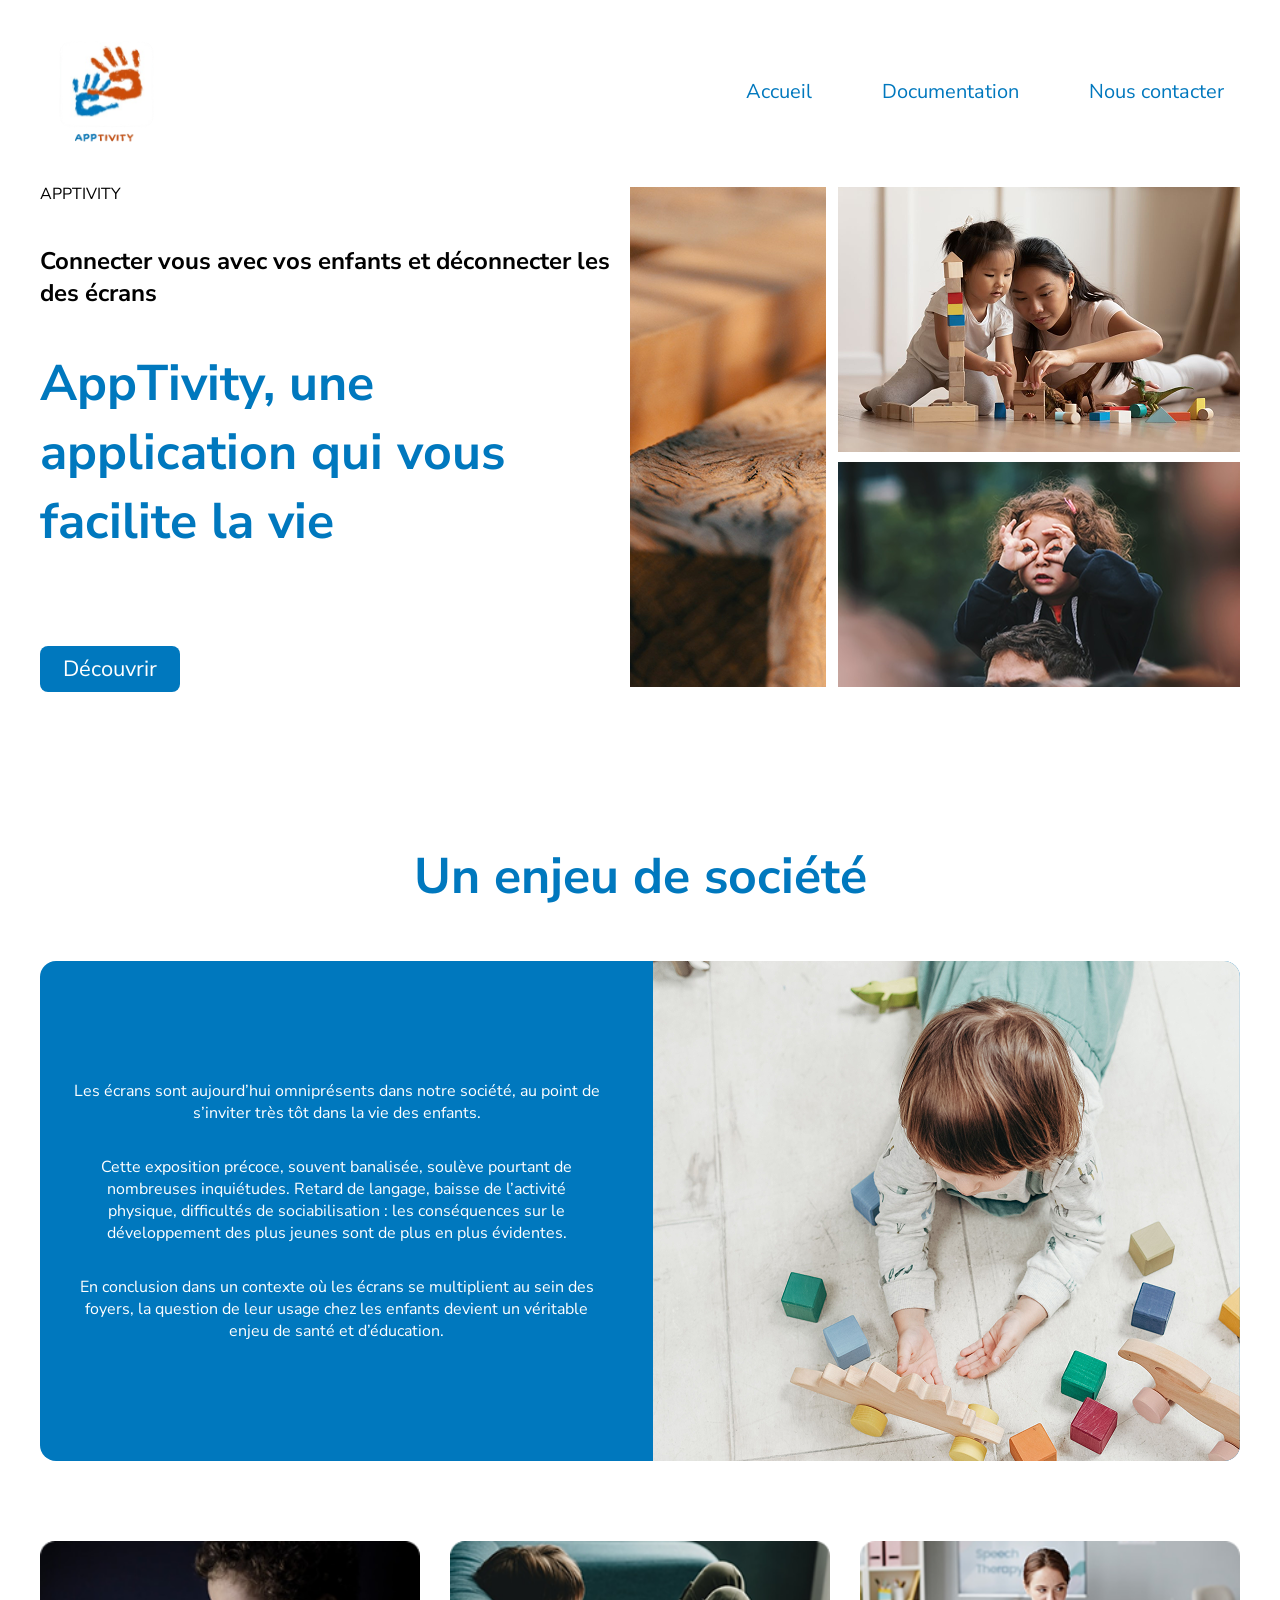
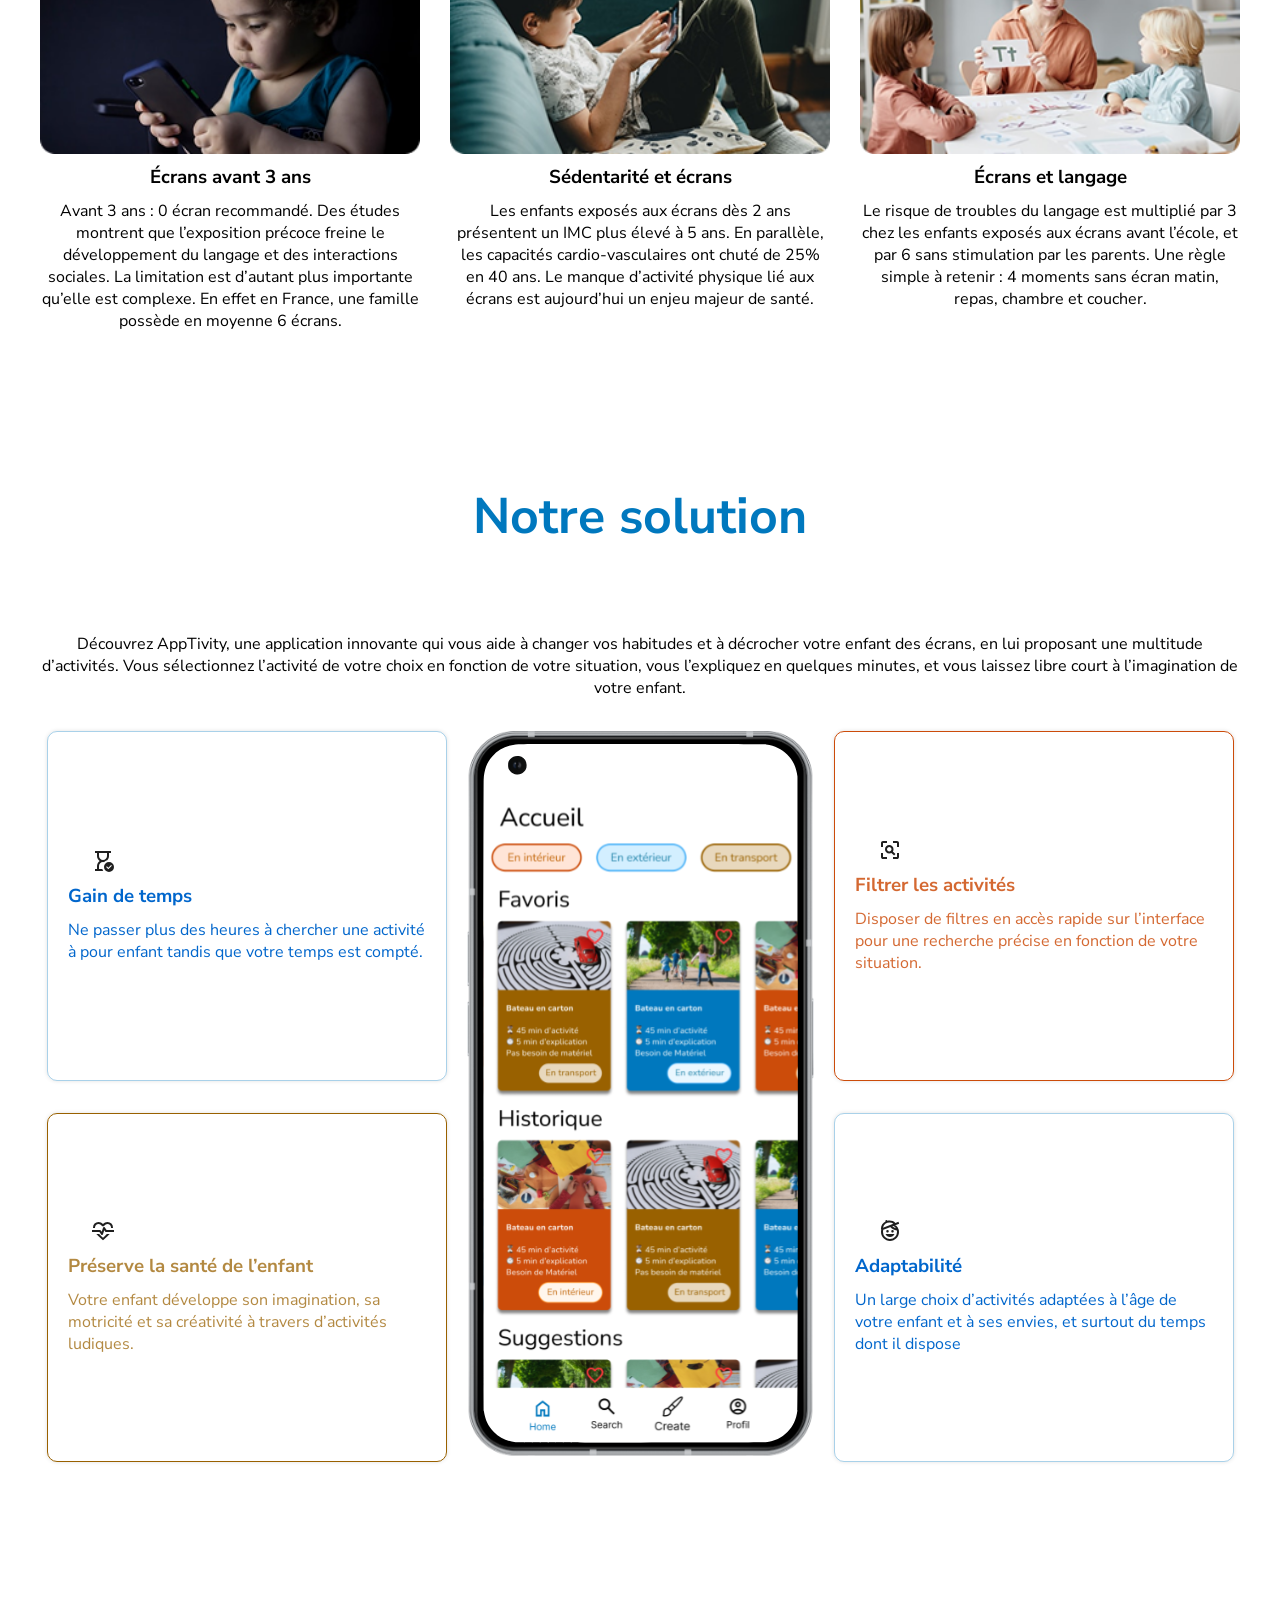
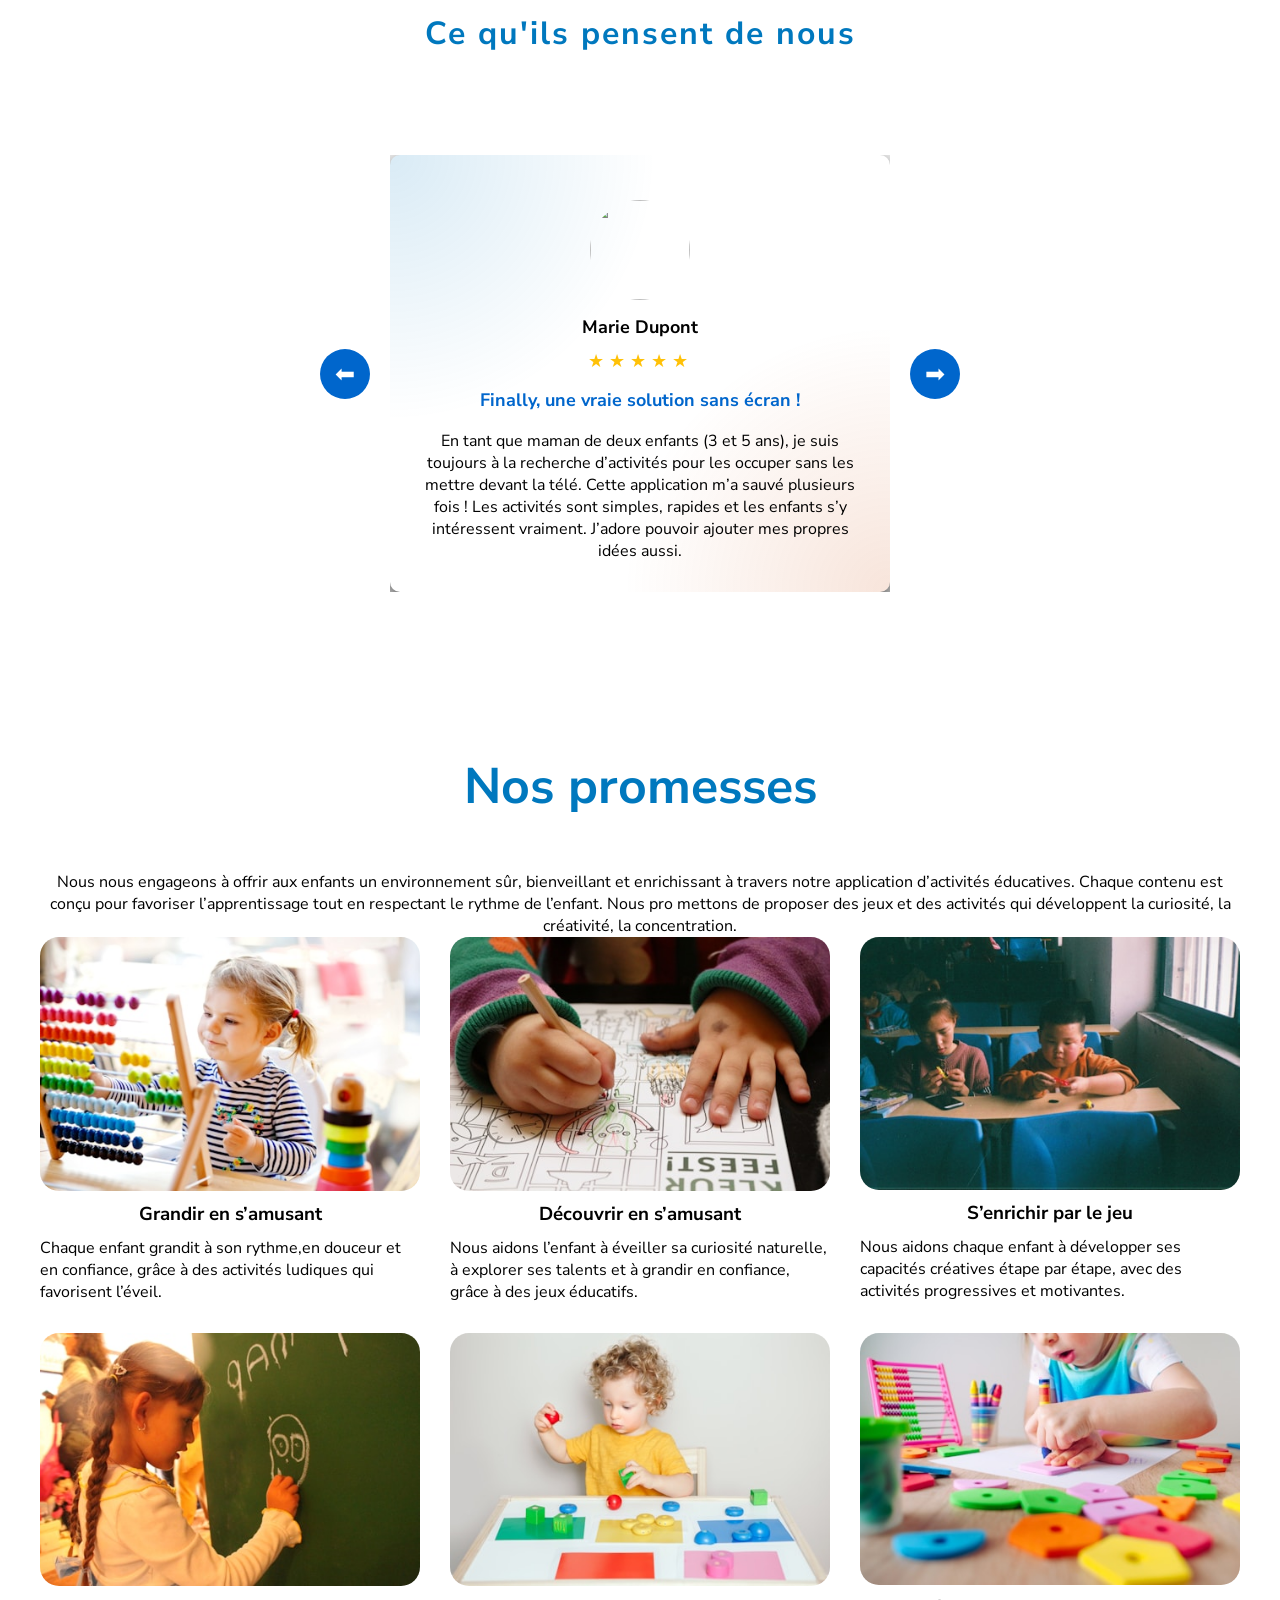
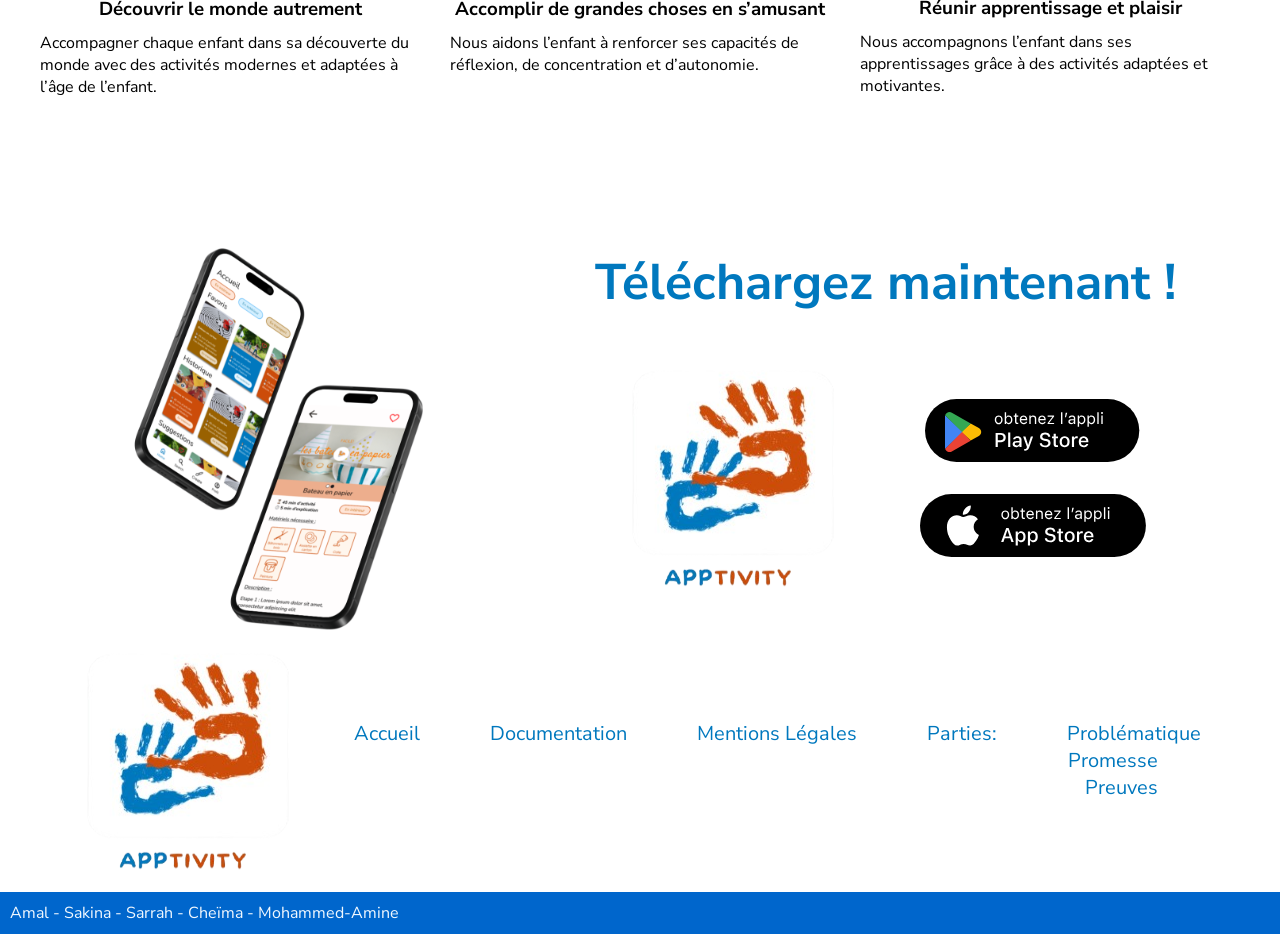
==== commit 146e91be: "Rendu final projet sur l' éducation" ====
--- a/index.html
+++ b/index.html
@@ -24,7 +24,7 @@
                             <a class="lien-nav" href="">Accueil</a>
                         </li>
                         <li>
-                            <a class="lien-nav" href="">Documentation</a>
+                            <a class="lien-nav" href="documentation.html">Documentation</a>
                         </li>
                         <li>
                             <a class="lien-nav" href="">Nous contacter</a>
@@ -288,7 +288,7 @@
                                 <a href="lien-nav">Accueil</a>
                             </li>
                             <li>
-                                <a href="lien-nav">Documentation</a>
+                                <a href="documentation.html">Documentation</a>
                             </li>
                             <li>
                                 <a href="lien-nav">Mentions Légales</a>
@@ -297,14 +297,14 @@
                                 <ul>
                                     <li>
                                         <a href="lien-nav">Parties:</a>
-                            
+
                                     </li>
                                     <li>
                                         <a href="lien-nav">Problématique</a>
                                     </li>
                     </div>
                     <div class="deuxfoot">
-                       
+
                         <li>
                             <a href="lien-nav">Promesse</a>
                         </li>
@@ -317,6 +317,9 @@
                     </div>
                 </div>
         </footer>
+        <section class="signature">
+            <p class="prenommm">Amal - Sakina - Sarrah - Cheïma - Mohammed-Amine</p>
+        </section>
     </main>
     <script src="script.js"></script>
 </body>
--- a/style.css
+++ b/style.css
@@ -188,7 +188,7 @@
 
 #orange {
     box-shadow: 0px 0px 4px #0000001e;
-    border: 1px solid #CC4C0A;
+    border: 1px solid var(--primary);
     color: #cc4b0ad6;
 }
 
@@ -228,7 +228,7 @@
 
 .titre-comment {
     text-align: center;
-    color: #0078BE;
+    color: var(--secondary);
     font-size: 32px;
     margin-bottom: 50px;
     letter-spacing: 2px;
@@ -343,8 +343,9 @@
 }
 
 .div h4 {
-    color: #0078BE;
-}
+    color: var(--secondary);
+}
+
 .card-contain {
     display: flex;
     flex-direction: row;
@@ -356,21 +357,17 @@
     border-radius: 19px;
 }
 
-.card-contain h3{
+.card-contain h3 {
     display: flex;
 }
 
 /* section CTA(Cheima-Sarrah) */
-
-
-
-
 
 /* section Footer (Cheima) */
 .unfoot {
     display: flex;
     flex-direction: row;
-    
+
 
 }
 
@@ -378,7 +375,7 @@
     display: flex;
     flex-direction: column;
     align-items: end;
-    margin-right:43px;
+    margin-right: 43px;
 }
 
 .-footer {
@@ -386,18 +383,28 @@
     flex-direction: row;
     align-items: center;
     justify-content: space-evenly;
+    padding: 20px;
 }
 
 a {
     text-decoration: none;
     font-size: 20px;
-    color: #0078BE;
-}
+    color: var(--secondary);
+}
+
 .flex-row {
     display: flex;
     flex-direction: row;
     justify-content: space-around;
     gap: 20px;
     flex-wrap: nowrap;
-    padding-bottom: 120px;
+}
+
+.signature {
+    background-color: #0066cc;
+}
+
+.prenommm {
+    color: aliceblue;
+    padding: 10px;
 }
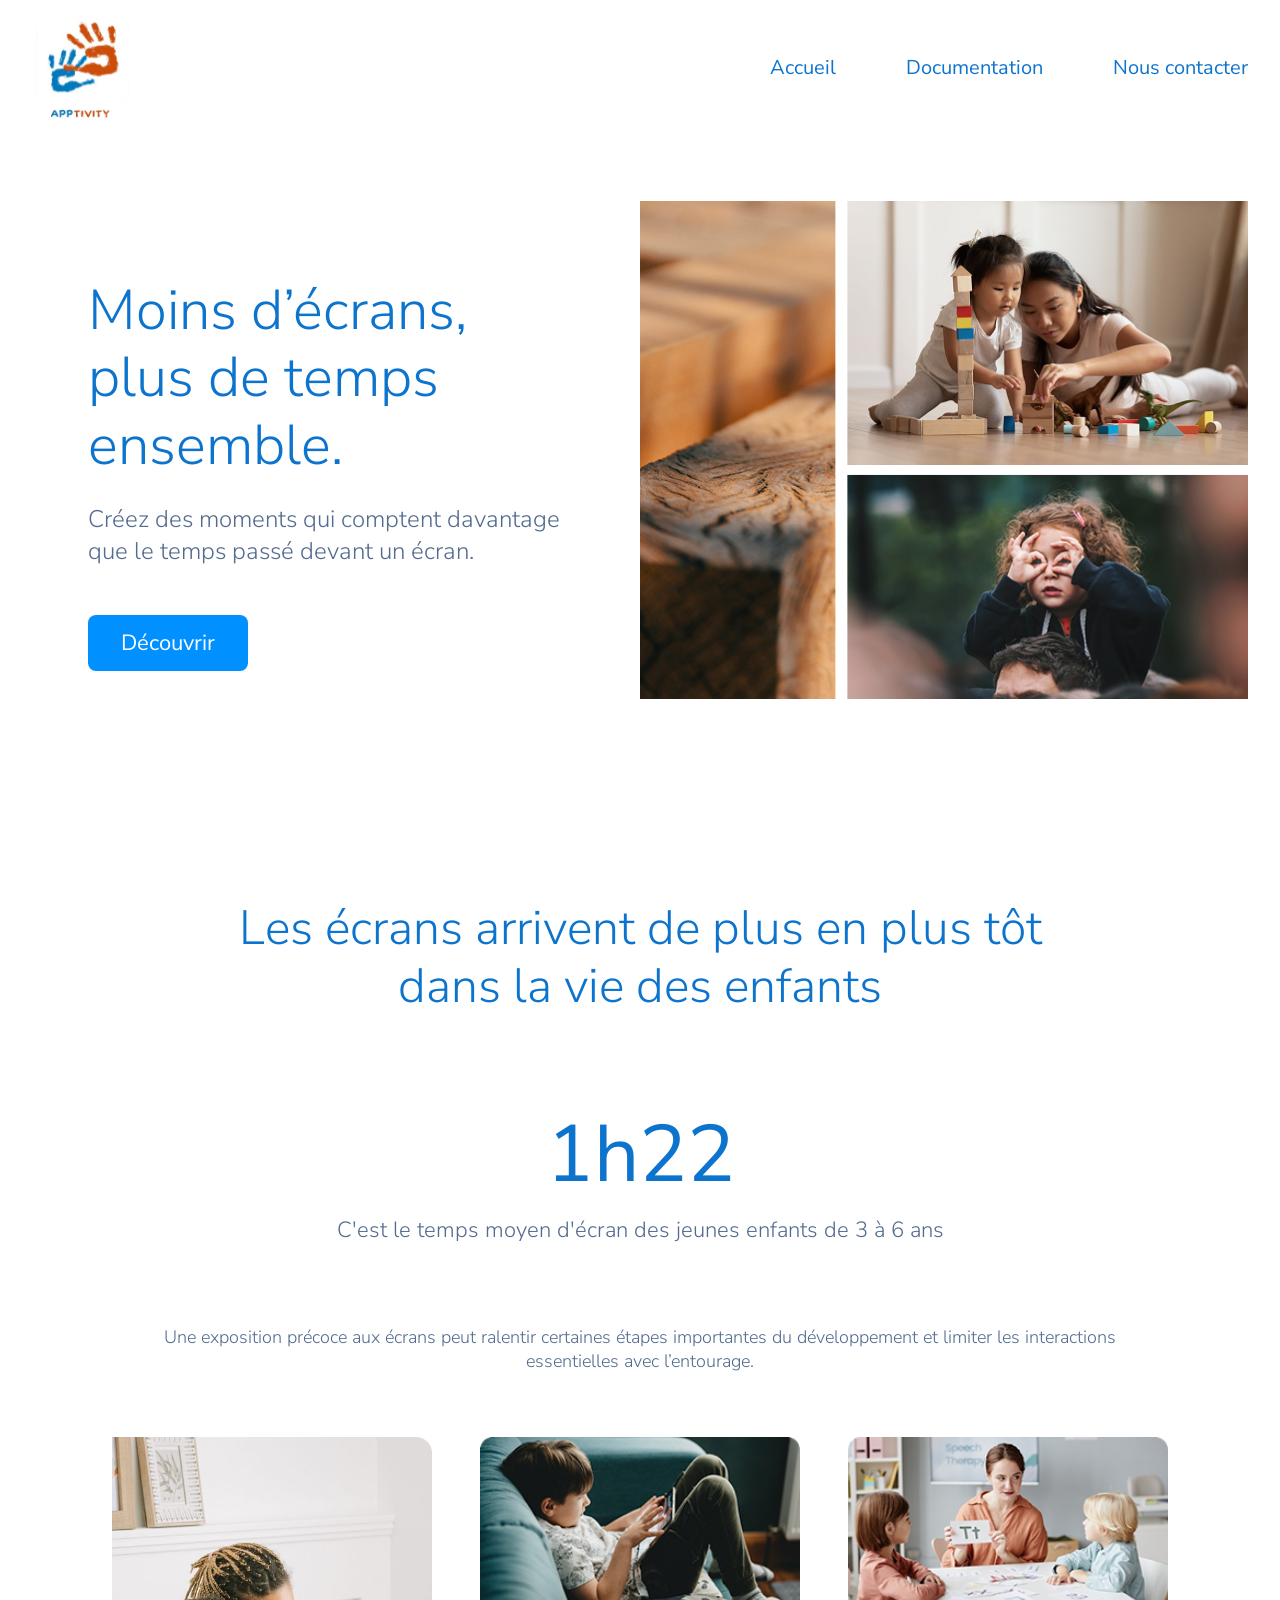
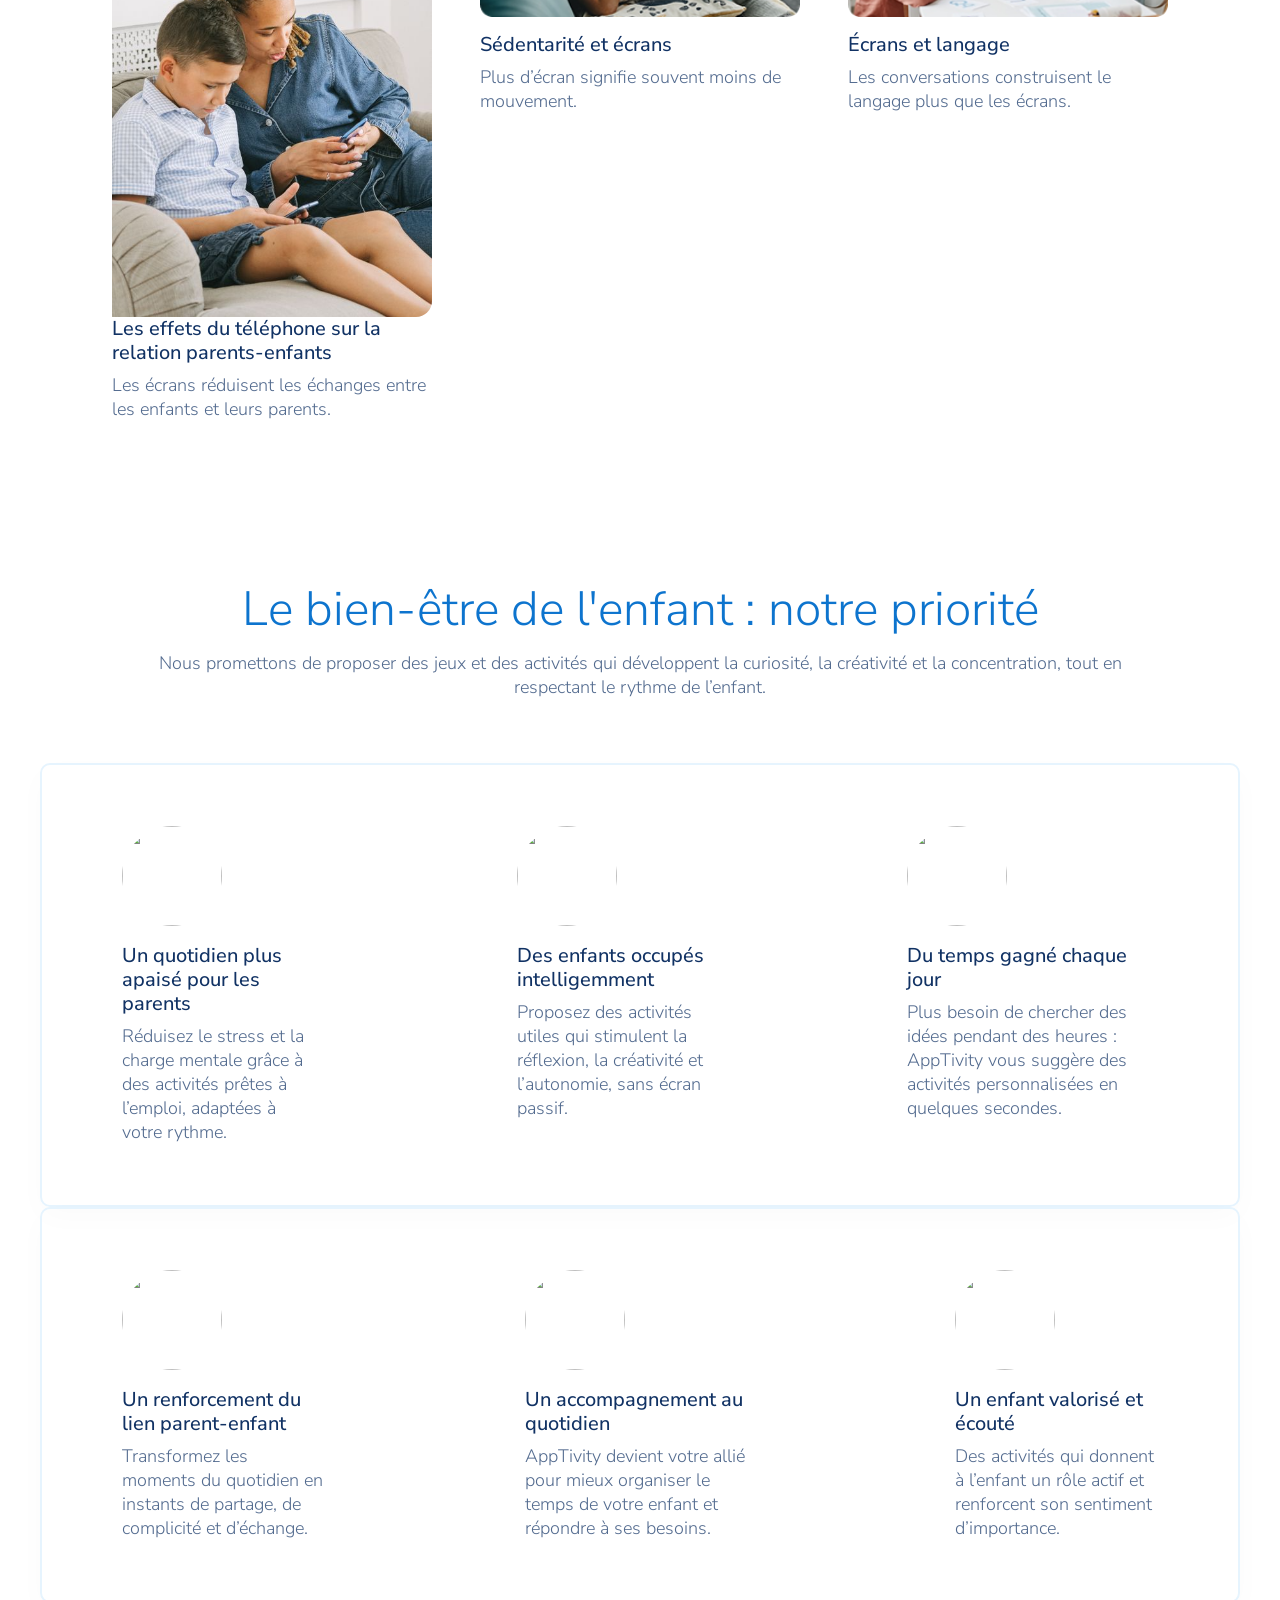
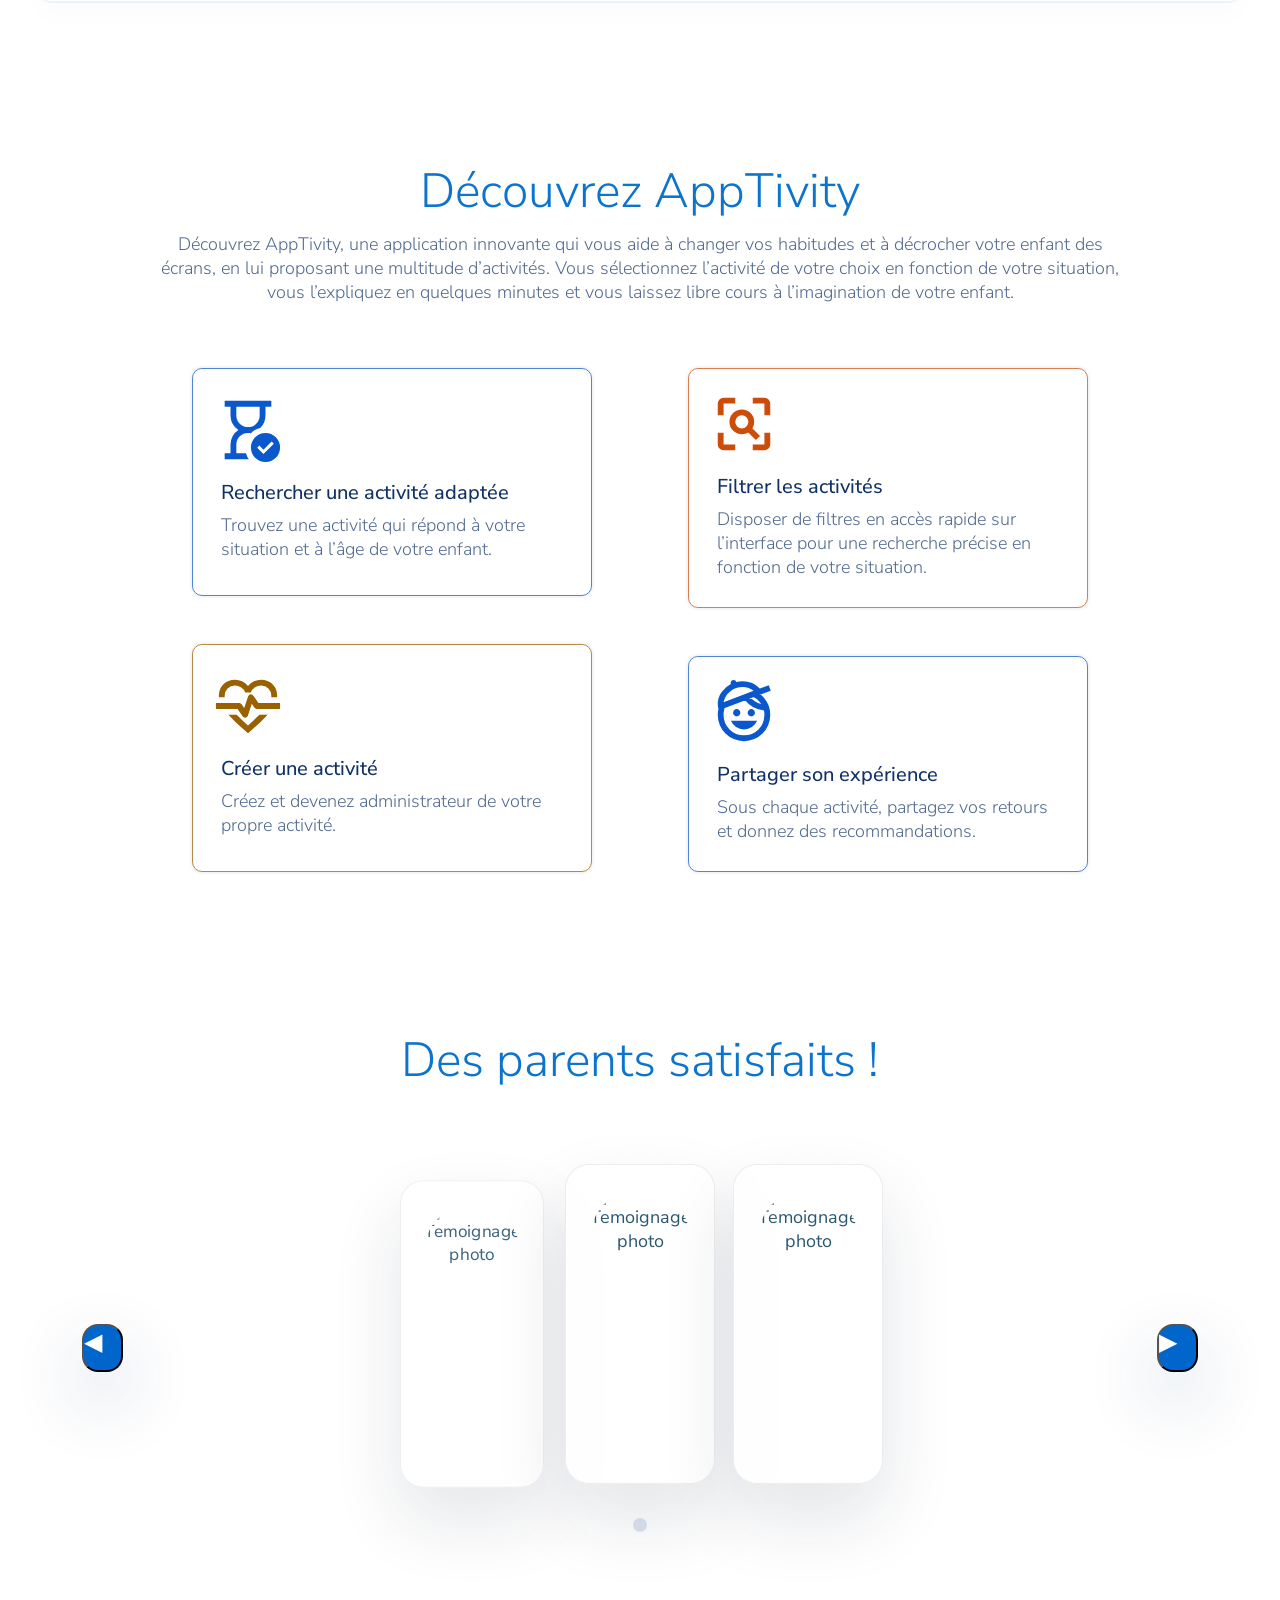
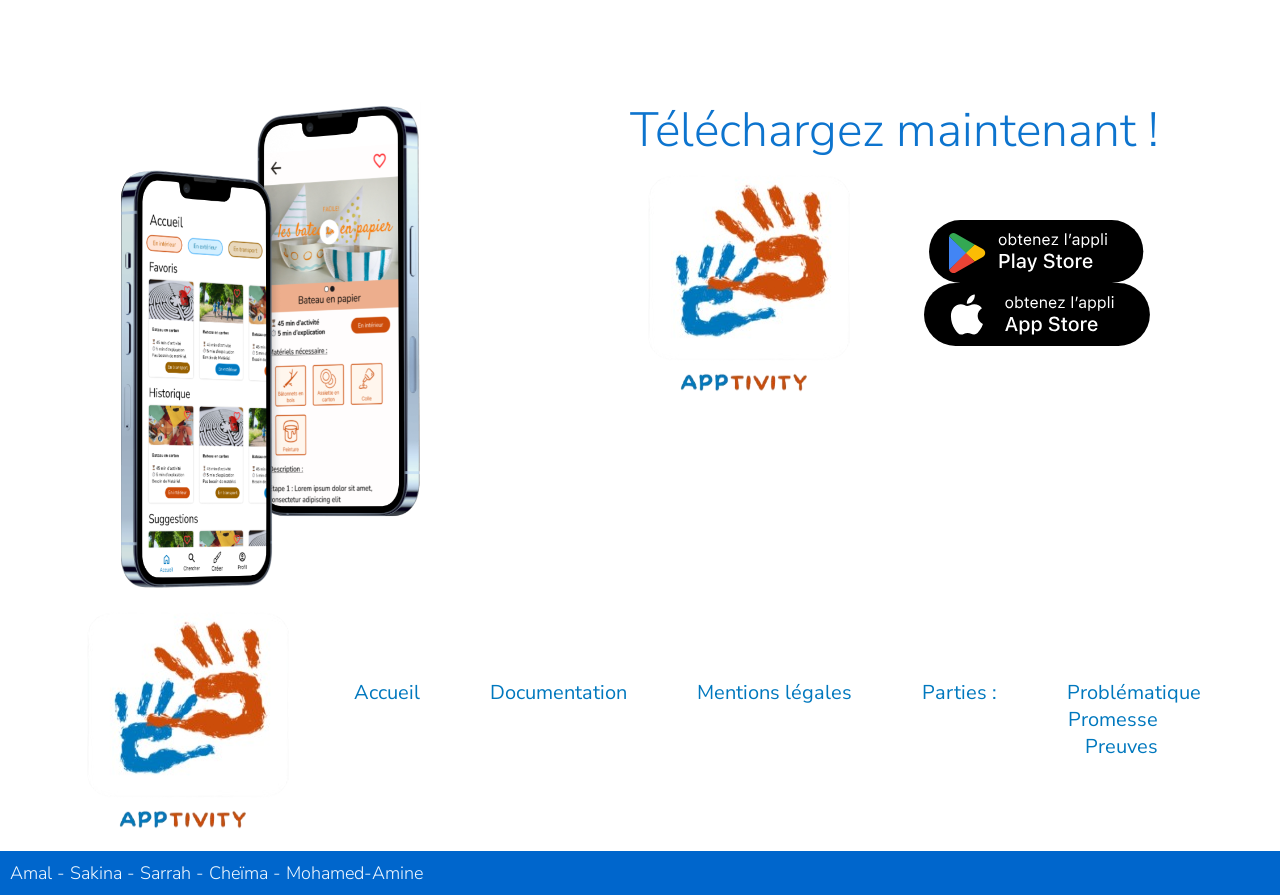
==== commit e2ac57cc: "push" ====
--- a/index.html
+++ b/index.html
@@ -36,13 +36,12 @@
 
 
         <!-- Section HERO (Mohamed-Amine) -->
-        <section class="padding-bottom">
+        <section id="hero-section" class="section-padding">
             <div class="container flex-row-center">
                 <div class="texte-hero">
-                    <p>APPTIVITY</p>
-                    <h1>Connecter vous avec vos enfants et déconnecter les des écrans </h1>
-                    <h2 class="h2-hero">AppTivity, une application qui vous facilite la vie </h2>
-                    <a class="bouton-hero" href="">Découvrir</a>
+                    <h1>Moins d’écrans, plus de temps ensemble.</h1>
+                    <p class="">Créez des moments qui comptent davantage que le temps passé devant un écran.</p>
+                    <a class="button" href="">Découvrir</a>
                 </div>
                 <img src="assets/sectionHero/ImageHero.png" alt="">
             </div>
@@ -50,64 +49,95 @@
 
 
         <!-- Section Problème (Amal) -->
-        <section class="padding-bottom">
+        <section id="probleme" class="padding-bottom">
             <div class="container">
-                <h2>Un enjeu de société</h2>
-                <div class="flex-row contenu-enjeu-sante">
+                <h2>Les écrans arrivent de plus en plus tôt dans la vie des enfants</h2>
+                <!-- <h2>L'écran et l'enfant, un enjeu de société</h2> -->
+                 <section class="section-chiffre">
+                    <h2 class="chiffre">1h22</h2>
+                    <p class="para-chiffre">C'est le temps moyen d'écran des jeunes enfants de 3 à 6 ans</p>
+                 </section>
+                <p>Une exposition précoce aux écrans peut ralentir certaines étapes importantes du développement et
+                    limiter les interactions essentielles avec l’entourage.</p>
+                <!-- <div class="flex-row contenu-enjeu-sante">
                     <div class="flex-column text-enjeu-sante">
-                        <p class="">Les écrans sont aujourd’hui omniprésents dans notre société, au point de s’inviter
-                            très tôt
-                            dans
-                            la vie des enfants.
-                        </p>
-                        <p>
-                            Cette exposition précoce, souvent banalisée, soulève pourtant de nombreuses inquiétudes.
-                            Retard
-                            de langage, baisse de l’activité physique, difficultés de sociabilisation : les conséquences
-                            sur
-                            le développement des plus jeunes sont de plus en plus évidentes.
-                        </p>
-                        <p>
-                            En conclusion dans un contexte où les écrans se multiplient au sein des foyers, la question
-                            de
-                            leur usage chez les enfants devient un véritable enjeu de santé et d’éducation.
-                        </p>
-                    </div>
+                         </div>
                     <img src="assets/sectionProbleme/imageEnjeuDeSante.png" alt="" class="img-enjeu-sante">
-                </div>
+                </div> -->
                 <div class="all-cards">
                     <article class="card">
-                        <img src="assets/sectionProbleme/ecransAvant3Ans.png" alt="" class="img-card">
-                        <h3>Écrans avant 3 ans</h3>
-                        <p class="paragraphe-card">Avant 3 ans : 0 écran recommandé. Des études montrent que
-                            l’exposition précoce freine le
-                            développement du langage et des interactions sociales. La limitation est d’autant plus
-                            importante qu’elle est complexe. En effet en France, une famille possède en moyenne 6
-                            écrans.
+                        <img src="assets/sectionProbleme/image (1).png" alt="" class="img-carde">
+                        <h3>Les effets du téléphone sur la relation parents-enfants</h3>
+                        <p class="paragraphe-card">
+                           Les écrans réduisent les échanges entre les enfants et leurs parents.
                         </p>
                     </article>
                     <article class="card">
                         <img src="assets/sectionProbleme/sedentariteEtEcrans.png" alt="" class="img-card">
                         <h3>Sédentarité et écrans</h3>
-                        <p class="paragraphe-card">Les enfants exposés aux écrans dès 2 ans présentent un IMC plus élevé
-                            à 5 ans. En parallèle, les
-                            capacités cardio-vasculaires ont chuté de 25% en 40 ans. Le manque d’activité physique lié
-                            aux
-                            écrans est aujourd’hui un enjeu majeur de santé.</p>
+                        <p class="paragraphe-card">
+                            Plus d’écran signifie souvent moins de mouvement.
+                        </p>
                     </article>
                     <article class="card">
                         <img src="assets/sectionProbleme/ecransEtLangage.png" alt="" class="img-card">
                         <h3>Écrans et langage</h3>
-                        <p class="paragraphe-card">Le risque de troubles du langage est multiplié par 3 chez les enfants
-                            exposés aux écrans avant
-                            l’école, et par 6 sans stimulation par les parents. Une règle simple à retenir : 4 moments
-                            sans
-                            écran matin, repas, chambre et coucher.</p>
+                        <p class="paragraphe-card">
+                            Les conversations construisent le langage plus que les écrans. </p>
                     </article>
                 </div>
             </div>
         </section>
 
+        <!-- Section Promesse (Sarrah) -->
+        <section id="engagement" class="padding-bottom">
+            <div class="container">
+                <h2>Le bien-être de l'enfant : notre priorité</h2>
+                <p>Nous promettons de proposer des jeux et des activités qui développent la curiosité, la créativité et
+                    la concentration, tout en respectant le rythme de l’enfant.</P>
+                <div class="promesse-part1">
+                    <div class="paragraphe1">
+                        <img src="https://i.pinimg.com/1200x/92/78/b1/9278b11e949a38a8004a53b3da3bdcdc.jpg">
+                        <h3>Un quotidien plus apaisé pour les parents</h3>
+                        <p>Réduisez le stress et la charge mentale grâce à des activités prêtes à l’emploi, adaptées à
+                            votre rythme.</P>
+                    </div>
+
+                    <div class="paragraphe2">
+                        <img src="https://i.pinimg.com/736x/f1/e3/a0/f1e3a060dd24a6587ae485f642d888bf.jpg">
+                        <h3>Des enfants occupés intelligemment</h3>
+                        <p>Proposez des activités utiles qui stimulent la réflexion, la créativité et l’autonomie, sans
+                            écran passif.</p>
+                    </div>
+
+                    <div class="paragraphe3">
+                        <img src="https://i.pinimg.com/736x/aa/dd/28/aadd286eaaf64a16a31c156109e49124.jpg">
+                        <h3>Du temps gagné chaque jour</h3>
+                        <p>Plus besoin de chercher des idées pendant des heures : AppTivity vous suggère des activités
+                            personnalisées en quelques secondes.</p>
+                    </div>
+                </div>
+                <div class="promesse-part2">
+                    <div class="paragraphe4">
+                        <img src="https://i.pinimg.com/1200x/ca/33/f5/ca33f58292cfcac89b84133e334ef1a3.jpg">
+                        <h3>Un renforcement du lien parent-enfant</h3>
+                        <p>Transformez les moments du quotidien en instants de partage, de complicité et d’échange.</P>
+                    </div>
+                    <div class="paragraphe5">
+                        <img src="https://i.pinimg.com/736x/b6/fd/eb/b6fdebd4614b81831a73f8415c68bf76.jpg">
+                        <h3>Un accompagnement au quotidien</h3>
+                        <p>AppTivity devient votre allié pour mieux organiser le temps de votre enfant et répondre à ses
+                            besoins.</P>
+                    </div>
+                    <div class="paragraphe1">
+                        <img src="https://i.pinimg.com/736x/29/a4/79/29a4795114b5c5d6ccaf1ab03eab2c0d.jpg">
+                        <h3>Un enfant valorisé et écouté</h3>
+                        <p>Des activités qui donnent à l’enfant un rôle actif et renforcent son sentiment d’importance.</P>
+                    </div>
+                </div>
+            </div>
+            </div>
+        </section>
 
         <!-- TO DO : vous pouvez mettre vos noms sur les comments ou les initiales pour savoir qui a dit quoi LD) -->
 
@@ -115,43 +145,45 @@
         <!-- Section Solution (Cheima) -->
         <section id="solution" class="padding-bottom">
             <div class="container flex-column">
-                <h2>Notre solution</h2>
-                <p>Découvrez AppTivity, une application innovante qui vous aide à changer vos habitudes et à décrocher
+                <h2>Découvrez AppTivity</h2>
+                <p>
+                    Découvrez AppTivity, une application innovante qui vous aide à changer vos habitudes et à décrocher
                     votre enfant des écrans, en lui proposant une multitude d’activités. Vous sélectionnez l’activité de
-                    votre choix en fonction de votre situation, vous l’expliquez en quelques minutes, et vous laissez
-                    libre court à l’imagination de votre enfant.
+                    votre choix en fonction de votre situation, vous l’expliquez en quelques minutes et vous laissez
+                    libre cours à l’imagination de votre enfant.
+
                 </p>
                 <div class="flex-row">
                     <div class="flex-column">
                         <article class="card-benefice" id="blue">
-                            <svg xmlns="http://www.w3.org/2000/svg" height="24px" viewBox="0 -960 960 960" width="24px"
-                                fill="#1f1f1f">
+                            <svg xmlns="http://www.w3.org/2000/svg" height="70px" viewBox="0 -960 960 960" width="70px"
+                                fill="#0078BE">
                                 <path
                                     d="M452-160ZM160-80v-80h80v-120q0-61 28.5-114.5T348-480q-51-32-79.5-85.5T240-680v-120h-80v-80h640v80h-80v120q0 48-18 92t-51 77q-38 10-71 29t-60 47q-10-2-19.5-3.5T480-440q-66 0-113 47t-47 113v120h132q7 22 16.5 42T491-80H160Zm433-487q47-47 47-113v-120H320v120q0 66 47 113t113 47q66 0 113-47ZM578.5-98.5Q520-157 520-240t58.5-141.5Q637-440 720-440t141.5 58.5Q920-323 920-240T861.5-98.5Q803-40 720-40T578.5-98.5ZM480-800Zm212 650 142-142-30-30-112 112-56-56-30 30 86 86Z" />
                             </svg>
-                            <h3 class="card-title">Gain de temps</h3>
-                            <p>Ne passer plus des heures à chercher une activité à pour enfant tandis que votre temps
-                                est
-                                compté.</p>
+                            <h3 class="card-title">Rechercher une activité adaptée</h3>
+                            <p>
+Trouvez une activité qui répond à votre situation et à l’âge de votre enfant.
+</p>
                         </article>
                         <article class="card-benefice" id="yellow">
-                            <svg xmlns="http://www.w3.org/2000/svg" height="24px" viewBox="0 -960 960 960" width="24px"
-                                fill="#1f1f1f">
+                            <svg xmlns="http://www.w3.org/2000/svg" height="70px" viewBox="0 -960 960 960" width="70px"
+                                fill="#996100be">
                                 <path
                                     d="M300-840q52 0 99 22t81 62q34-40 81-62t99-22q94 0 157 63t63 157q0 5-.5 10t-.5 10h-80q1-5 1-10v-10q0-60-40-100t-100-40q-47 0-87 26.5T518-666h-76q-15-41-55-67.5T300-760q-60 0-100 40t-40 100v10q0 5 1 10H81q0-5-.5-10t-.5-10q0-94 63-157t157-63Zm-88 480h112q32 31 70 67t86 79q48-43 86-79t70-67h113q-38 42-90 91T538-158l-58 52-58-52q-69-62-120.5-111T212-360Zm230 40q13 0 22.5-7.5T478-347l54-163 35 52q5 8 14 13t19 5h320v-80H623l-69-102q-6-9-15.5-13.5T518-640q-13 0-22.5 7.5T482-613l-54 162-34-51q-5-8-14-13t-19-5H40v80h297l69 102q6 9 15.5 13.5T442-320Zm38-167Z" />
                             </svg>
-                            <h3 class="card-title">Préserve la santé de l’enfant</h3>
-                            <p>Votre enfant développe son imagination,
-                                sa motricité et sa créativité à travers d’activités ludiques.</p>
+                            <h3 class="card-title">Créer une activité</h3>
+                            <p>
+Créez et devenez administrateur de votre propre activité.</p>
                         </article>
                     </div>
                     <div>
-                        <img src="assets/sectionSolution/mockup.svg" alt="">
+                        <img class="img-mockup" src="assets/sectionSolution/mockUp.svg" alt="">
                     </div>
                     <div class="flex-column">
                         <article class="card-benefice" id="orange">
-                            <svg xmlns="http://www.w3.org/2000/svg" height="24px" viewBox="0 -960 960 960" width="24px"
-                                fill="#1f1f1f">
+                            <svg xmlns="http://www.w3.org/2000/svg" height="70px" viewBox="0 -960 960 960" width="70px"
+                                fill="#CC4C0AD6">
                                 <path
                                     d="M514-446q26-26 26-64t-26-64q-26-26-64-26t-64 26q-26 26-26 64t26 64q26 26 64 26t64-26Zm129 186L538-365q-20 13-42.5 19t-45.5 6q-71 0-120.5-49.5T280-510q0-71 49.5-120.5T450-680q71 0 120.5 49.5T620-510q0 23-6.5 45.5T594-422l106 106-57 56ZM200-120q-33 0-56.5-23.5T120-200v-160h80v160h160v80H200Zm400 0v-80h160v-160h80v160q0 33-23.5 56.5T760-120H600ZM120-600v-160q0-33 23.5-56.5T200-840h160v80H200v160h-80Zm640 0v-160H600v-80h160q33 0 56.5 23.5T840-760v160h-80Z" />
                             </svg>
@@ -160,14 +192,14 @@
                                 en fonction de votre situation.</p>
                         </article>
                         <article class="card-benefice" id="blue">
-                            <svg xmlns="http://www.w3.org/2000/svg" height="24px" viewBox="0 -960 960 960" width="24px"
-                                fill="#1f1f1f">
+                            <svg xmlns="http://www.w3.org/2000/svg" height="70px" viewBox="0 -960 960 960" width="70px"
+                                fill="#0066cc">
                                 <path
                                     d="M371.5-273Q323-306 300-360h360q-23 54-71.5 87T480-240q-60 0-108.5-33Zm-27-161.5Q330-449 330-470t14.5-35.5Q359-520 380-520t35.5 14.5Q430-491 430-470t-14.5 35.5Q401-420 380-420t-35.5-14.5Zm200 0Q530-449 530-470t14.5-35.5Q559-520 580-520t35.5 14.5Q630-491 630-470t-14.5 35.5Q601-420 580-420t-35.5-14.5ZM480-80q-75 0-140.5-28.5t-114-77q-48.5-48.5-77-114T120-440q0-32 5-62t16-59l80 14q-11 25-16 51.5t-5 55.5q0 117 81.5 198.5T480-160q117 0 198.5-81.5T760-440q0-16-2-31.5t-5-30.5q-81-9-150-48T485-651l70-41q32 37 72.5 63t88.5 39q-25-39-61.5-68.5T573-704l84-50q83 47 133 129.5T840-440q0 75-28.5 140.5t-77 114q-48.5 48.5-114 77T480-80ZM200-615l413-155q-32-26-70-39.5T463-823q-95 0-169.5 57.5T200-615Zm-64 110q-7-20-11.5-41t-4.5-43q0-91 51-163t129-112q-2-4-2.5-7.5t-.5-8.5q0-17 11.5-28.5T337-920q14 0 24 8t14 20q22-5 43.5-8t44.5-3q67 0 127.5 26T697-802l122-46 28 75-711 268Zm271-188Z" />
                             </svg>
-                            <h3 class="card-title">Adaptabilité</h3>
-                            <p>Un large choix d’activités adaptées à l’âge de votre enfant et à ses envies,
-                                et surtout du temps dont il dispose</p>
+                            <h3 class="card-title">Partager son expérience</h3>
+                            <p>
+Sous chaque activité, partagez vos retours et donnez des recommandations.</p>
                         </article>
                     </div>
                 </div>
@@ -176,84 +208,27 @@
 
 
         <!-- Section Preuve (Sakina) -->
-        <section id="preuves" class="padding-bottom">
-            <h2 class="titre-comment">Ce qu'ils pensent de nous</h2>
-            <div class="container-carrousel">
-                <button class="fleche-gauche" id="prevBtn">⬅</button>
-                <div class="carrousel">
-                    <div class="defilement" id="scroll">
-                        <div class="carte">
-                            <img id="img1" src="">
-                            <h3 id="nom1"></h3>
-                            <div class="note" id="note1"></div>
-                            <h4 id="titre1"></h4>
-                            <p id="commentaire1"></p>
+        <section id="preuve" class="padding-bottom">
+            <div class="container">
+                <h2>Des parents satisfaits !</h2>
+                <p></p>
+                <div class="container-carrousel">
+                    <button class="fleche-gauche" id="prevBtn">◀</button>
+
+                    <div class="carrousel ">
+                        <div class="defiler">
+
                         </div>
-                    </div>
-                </div>
-                <button class="fleche" id="nextBtn">➡</button>
-            </div>
-        </section>
-
-
-        <!-- Section Engagement (Sarrah) -->
-        <section class="padding-bottom">
-            <div class="container">
-                <div class="div-promesse">
-                    <h2>Nos promesses</h2>
-                    <p>Nous nous engageons à offrir aux enfants un environnement sûr, bienveillant et enrichissant à
-                        travers
-                        notre application d’activités éducatives. Chaque contenu est conçu pour favoriser
-                        l’apprentissage
-                        tout en respectant le rythme de l’enfant.
-                        Nous pro mettons de proposer des jeux et des activités qui développent la curiosité, la
-                        créativité,
-                        la concentration.</P>
-                </div>
-                <div class="card-contain">
-                    <article class="card">
-                        <img src="assets/sectionPromesse/image (1).png" alt="">
-                        <h3>Grandir en s’amusant</h3>
-                        <p>Chaque enfant grandit à son rythme,en douceur et en confiance, grâce à des activités ludiques
-                            qui favorisent l’éveil.</P>
-                    </article>
-                    <article class="card">
-                        <img src="assets/sectionPromesse/image (2).png" alt="">
-                        <h3>Découvrir en s’amusant </h3>
-                        <p>Nous aidons l’enfant à éveiller sa curiosité naturelle, à explorer ses talents et à grandir
-                            en
-                            confiance, grâce à des jeux éducatifs.</P>
-                    </article>
-                    <article class="card">
-                        <img src="assets/sectionPromesse/image (3).png" alt="">
-                        <h3>S’enrichir par le jeu </h3>
-                        <p>Nous aidons chaque enfant à développer ses capacités créatives étape par étape,
-                            avec
-                            des activités progressives et motivantes.</P>
-                    </article>
-                    <article class="card">
-                        <img src="assets/sectionPromesse/image (4).png" alt="">
-                        <h3>Découvrir le monde autrement </h3>
-                        <p>Accompagner chaque enfant dans sa découverte du monde avec des activités modernes et
-                            adaptées
-                            à l’âge de l’enfant.</P>
-                    </article>
-                    <article class="card">
-                        <img src="assets/sectionPromesse/image (5).png" alt="">
-                        <h3>Accomplir de grandes choses en s’amusant </h3>
-                        <p>Nous aidons l’enfant à renforcer ses capacités de réflexion, de concentration et d’autonomie.
-                        </P>
-                    </article>
-                    <article class="card">
-                        <img src="assets/sectionPromesse/image (6).png" alt="">
-                        <h3>Réunir apprentissage et plaisir </h3>
-                        <p>Nous accompagnons l’enfant dans ses apprentissages grâce à des activités adaptées et
-                            motivantes.
-                        </P>
-                    </article>
-                </div>
-            </div>
-        </section>
+                        <div class="slides"></div>
+                    </div>
+
+                    <button class="fleche" id="nextBtn">▶</button>
+                </div>
+
+            </div>
+        </section>
+
+
 
 
         <!-- CTA  -->
@@ -291,12 +266,12 @@
                                 <a href="documentation.html">Documentation</a>
                             </li>
                             <li>
-                                <a href="lien-nav">Mentions Légales</a>
+                                <a href="lien-nav">Mentions légales</a>
                             </li>
                             <li>
                                 <ul>
                                     <li>
-                                        <a href="lien-nav">Parties:</a>
+                                        <a href="lien-nav">Parties :</a>
 
                                     </li>
                                     <li>
@@ -318,7 +293,7 @@
                 </div>
         </footer>
         <section class="signature">
-            <p class="prenommm">Amal - Sakina - Sarrah - Cheïma - Mohammed-Amine</p>
+            <p class="prenommm">Amal - Sakina - Sarrah - Cheïma - Mohamed-Amine</p>
         </section>
     </main>
     <script src="script.js"></script>
--- a/style.css
+++ b/style.css
@@ -1,28 +1,67 @@
+/* Variables */
 :root {
     --primary: #CC4C0A;
     --secondary: #0078BE;
     --tertiary: #996100;
-    --text: #010101;
-    --paragraph-font-size: 16px;
-}
-
+    --text: #1f4d68;
+    --paragraph-font-size: 18px;
+    --blue-1: #FBFDFF;
+    --blue-3: #E6F4FE;
+    --blue-6: #ACD8FC;
+    --blue-8: #0084E6A1;
+    --blue-9: #0090FF;
+    --blue-11: #0D74CE;
+    --blue-12: #113264;
+
+}
+
+
+/* Reset */
 * {
     margin: 0;
     box-sizing: border-box;
     padding: 0;
     font-family: "Nunito Sans", sans-serif;
-}
-
+        text-wrap-style: balance;
+}
+
+
+/* Style Global */
 body {
     color: var(--text);
+    font-size: var(--paragraph-font-size);
+}
+
+h1,
+h2,
+h3 {
+    color: var(--blue-11);
+    font-weight: 300;
+    line-height: 1.2;
+}
+
+h1 {
+    font-size: 56px;
+    margin-bottom: 24px;
 }
 
 h2 {
-    font-size: 50px;
-    color: var(--secondary);
-    display: flex;
-    justify-content: center;
-    padding-bottom: 50px;
+    font-size: 48px;
+    display: flex;
+    justify-content: center;
+    margin-bottom: 12px;
+}
+
+h3 {
+    color: var(--blue-12);
+    margin-bottom: 8px;
+    font-size: 20px;
+    font-weight: 500;
+}
+
+p {
+    color: #113264b8;
+    font-weight: 300;
 }
 
 ul {
@@ -31,14 +70,74 @@
     gap: 70px;
 }
 
+li {
+    list-style: none;
+}
+
 article {
+    display: flex;
+    flex-direction: column;
+}
+
+.padding-bottom {
+    padding-bottom: 160px;
+}
+
+
+/* Container/Boites */
+.section-padding {
+    padding: 120px 32px;
+}
+
+.container {
+    max-width: 1200px;
+    margin: auto;
+}
+
+.flex-column {
     display: flex;
     flex-direction: column;
     align-items: center;
-}
-
-.padding-bottom {
-    padding-bottom: 150px;
+    text-align: center;
+    justify-content: center;
+}
+
+.container>h2,
+.container>p {
+    text-align: center;
+    margin-inline: auto;
+}
+
+.container>h2 {
+    max-width: 820px;
+}
+
+.container>p {
+    max-width: 980px;
+    margin-bottom: 64px;
+}
+
+
+/* Boutons */
+.button {
+    text-decoration: none;
+    font-size: 22px;
+    background-color: var(--blue-9);
+    color: white;
+    padding: 13px 33px;
+    border-radius: 8px;
+}
+
+
+/* Card */
+.card {
+    width: 320px;
+    display: flex;
+    flex-direction: column;
+}
+
+.img-card {
+    margin-bottom: 16px;
 }
 
 
@@ -46,48 +145,62 @@
 .div-header {
     display: flex;
     flex-direction: row;
+    padding: 16px 32px;
     justify-content: space-between;
-    padding: 40px;
-    justify-content: center;
     align-items: center;
-    gap: 590px;
+    position: absolute;
+    width: 100%;
 }
 
 .img-header {
     width: 100px;
+}
+
+
+/* Section HERO (Mohamed-Amine) */
+#hero-section {
+    min-height: 100vh;
+    display: flex;
+
+    .container {
+        max-width: 1440px;
+
+    }
+
+    .texte-hero {
+        display: flex;
+        flex-direction: column;
+        padding: 48px 80px 0 56px;
+    }
+
+    h2 {
+        font-size: 26px;
+        color: var(--text);
+        display: flex;
+        justify-content: center;
+        font-weight: 400;
+        padding-bottom: 0px;
+
+    }
+
+    .button {
+        margin-top: 48px;
+    }
+
+    P {
+        font-size: 24px;
+    }
+
+    img {
+        max-width: 640px;
+        width: 50%;
+    }
 }
 
 a.lien-nav {
     text-decoration: none;
     font-size: 20px;
-    color: #0078BE;
-}
-
-li {
-    list-style: none;
-}
-
-
-/* Section HERO (Mohamed-Amine) */
-a.bouton-hero {
-    text-decoration: none;
-    font-size: 22px;
-    background-color: #0078BE;
-    color: white;
-    padding: 8px;
-    padding-inline-end: 23px;
-    padding-inline-start: 23px;
-    border-radius: 8px;
-}
-
-.texte-hero {
-    display: flex;
-    flex-direction: column;
-    gap: 40px;
-}
-
-.texte-hero h2 {
-    justify-content: start;
+    color: var(--blue-11);
 }
 
 a {
@@ -96,11 +209,6 @@
 
 
 /* Section Probleme(Amal) */
-.container {
-    max-width: 1200px;
-    margin: auto;
-}
-
 .flex-row {
     display: flex;
     flex-direction: row;
@@ -122,19 +230,6 @@
     border-radius: 1rem;
 }
 
-.contenu-enjeu-sante p {
-    color: white;
-}
-
-.flex-column {
-    display: flex;
-    flex-direction: column;
-    align-items: center;
-    text-align: center;
-    justify-content: center;
-    gap: 2rem;
-}
-
 .text-enjeu-sante {
     font-size: var(--paragraph-font-size);
     margin: 0 2rem;
@@ -145,77 +240,83 @@
     border-radius: 0 1rem 1rem 0;
 }
 
+.img-carde{
+    object-fit: cover;
+    border-radius: 0 1rem 1rem 0;
+}
+
 .all-cards {
     display: flex;
-    gap: 30px;
-    margin-top: 5rem;
-}
-
-.card {
-    width: 380px;
-    display: flex;
-    flex-direction: column;
-    gap: 10px;
-    box-shadow: #666;
-}
-
-.card img {
-    width: 100%;
-}
-
-.paragraphe-card {
-    display: flex;
-    text-align: center;
+    gap: 48px;
+    justify-content: center;
 }
 
 
 /* Section Solution(Cheima) */
+#solution {
+    .container {
+        img {
+            width: 250px;
+        }
+    }
+    .flex-row {
+        .flex-column {
+            gap: 48px;
+        }
+    }
+}
+
 .card-benefice {
-    gap: 10px;
     width: 400px;
     height: 50%;
-    padding: 20px;
+    padding: 28px;
     justify-content: center;
     border-radius: 10px;
     align-items: start;
+    text-align: start;
+    box-shadow: 0px 0px 4px #0000001e;
+
+    svg {
+        width: 70px;
+        margin-top: -8px;
+        margin-left: -8px;
+        margin-bottom: 16px;
+    }
 }
 
 #blue {
-    box-shadow: 0px 0px 4px #0000001e;
-    border: 1px solid #0078be56;
-    color: #0066cc;
+    border: 1px solid #0a56ccb7;
+    color: #0a56ccb7;
+
+    svg {
+        fill: #0a58cc;
+    }
 }
 
 #orange {
-    box-shadow: 0px 0px 4px #0000001e;
-    border: 1px solid var(--primary);
-    color: #cc4b0ad6;
+    border: 1px solid #cc4b0ab7;
+    color: var(--primary);
+
+    svg {
+        fill: var(--primary);
+    }
 }
 
 #yellow {
-    box-shadow: 0px 0px 4px #0000001e;
-    border: 1px solid #996100;
-    color: #996100be;
-}
-
-.card-benefice p {
-    text-align: start;
-}
-
-.card-benefice svg {
-    width: 70px;
-}
-
-#solution .flex-column {
-    display: flex;
-    justify-content: space-evenly;
+    border: 1px solid #996100ba;
+    color: var(--tertiary);
+
+    svg {
+        fill: var(--tertiary);
+    }
 }
 
 
 /* Section Preuve (Sakina) */
 #preuves {
-    max-width: 800px;
+    max-width: 1200px;
     margin: 0 auto;
+    padding: 40px 24px;
 }
 
 .container-carrousel {
@@ -223,152 +324,191 @@
     display: flex;
     align-items: center;
     justify-content: center;
-    gap: 20px;
-}
-
-.titre-comment {
-    text-align: center;
-    color: var(--secondary);
-    font-size: 32px;
-    margin-bottom: 50px;
-    letter-spacing: 2px;
+    gap: 24px;
+    padding: 24px 0;
 }
 
 .carrousel {
     width: 100%;
-    max-width: 500px;
-    overflow: hidden;
-}
-
-.defilement {
-    display: flex;
-    transition: transform 0.5s ease-in-out;
+    max-width: 1120px;
+    overflow: visible;
+    display: flex;
+    flex-direction: column;
+    align-items: center;
+    gap: 18px;
+}
+
+.defiler {
+    width: 100%;
+    max-width: 1120px;
+    display: flex;
+    align-items: stretch;
+    justify-content: center;
+    gap: 24px;
 }
 
 .carte {
-
-    background:
-        radial-gradient(circle at top left,
-            rgba(0, 120, 190, .15),
-            transparent 40%),
-        radial-gradient(circle at bottom right,
-            rgba(204, 76, 10, .15),
-            transparent 40%);
-    box-shadow: 0px 10px 30px rgb(12, 12, 12);
-    border-radius: 10px;
-    padding: 30px;
+    max-width: 360px;
+    min-height: 360px;
+    box-sizing: border-box;
+    padding: 28px;
+    border-radius: 24px;
+    background: rgba(255, 255, 255, 0.98);
+    border: 1px solid rgba(15, 23, 42, 0.08);
+    box-shadow: 0 34px 72px rgba(20, 31, 56, 0.12);
     text-align: center;
-}
-
-#img1 {
+    transition: transform 260ms ease, opacity 260ms ease, box-shadow 260ms ease;
+    opacity: 0.94;
+    display: flex;
+    flex-direction: column;
+}
+
+.carte img.avatar {
     width: 100px;
     height: 100px;
     border-radius: 50%;
     object-fit: cover;
-    margin-top: 15px;
-    margin-bottom: 15px;
-}
-
-#nom1 {
+    margin: 0 auto 18px;
+}
+
+.carte.left,
+.carte.right {
+    transform: translateY(10px) scale(0.96);
+    opacity: 0.88;
+}
+
+.carte.active {
+    box-shadow: 0 45px 90px rgba(15, 23, 42, 0.18), 0 14px 28px rgba(15, 23, 42, 0.1);
+    opacity: 1;
+}
+
+.carte .nom {
+    margin: 10px 0 4px;
     font-size: 18px;
-    margin-bottom: 10px;
-}
-
-.note {
-    color: #ffc107;
+    font-weight: 700;
+    color: #102240;
+}
+
+.carte .note {
+    margin-bottom: 12px;
+    color: #ffb703;
     font-size: 18px;
-    letter-spacing: 5px;
-    margin-bottom: 15px;
-}
-
-#titre1 {
-    font-size: 18px;
+    letter-spacing: 0.1em;
+}
+
+.carte .titre {
+    margin: 10px 0 14px;
     color: #0066cc;
-    margin-bottom: 18px;
-}
-
-.commentaire1 {
-    font-size: 14px;
-    color: #666;
-}
-
-.fleche {
-    background-color: #0066cc;
-    color: white;
+    font-size: 16px;
+    line-height: 1.4;
+}
+
+.carte .commentaire {
+    font-size: 15px;
+    color: #475066;
+    margin-top: 8px;
+    text-align: center;
+    line-height: 1.75;
+}
+
+.container-carrousel {
+    padding: 10px 32px;
+}
+
+.slides {
+    display: flex;
+    gap: 10px;
+    margin-top: 16px;
+    width: 14px;
+    height: 14px;
+    border-radius: 50%;
+    background: #dde3f1;
     border: none;
-    width: 50px;
-    height: 50px;
+    transition: transform 180ms ease, background 180ms ease;
+}
+
+.defiler {
+    gap: 18px;
+}
+
+.carte {
+    min-height: 320px;
+    padding: 24px;
+}
+
+.carrousel {
+    width: 100%;
+}
+
+.fleche,
+.fleche-gauche {
+    position: absolute;
+    top: 50%;
+    border-radius: 16px;
+    background: #0066cc;
+    color: #fff;
+    font-size: 24px;
+    display: flex;
+    box-shadow: 0 22px 48px rgba(13, 63, 112, 0.24);
+    position: static;
+    width: 48px;
+    height: 48px;
+    margin: 10px;
+    box-shadow: 0 28px 70px rgba(13, 63, 112, 0.24);
+}
+
+
+/* Section Engagement sarrah */
+#engagement {
+    .promesse-part1 {
+        border: 2px solid var(--blue-3);
+        box-shadow: 0 10px 30px #00000005;
+        padding: 61px 80px;
+        border-radius: 10px;
+        display: flex;
+        flex-direction: row;
+        gap:200px;
+
+        img{
+            width: 100px;
+            height: 100px;
+            border-radius: 50%;
+            object-fit: cover;
+    margin: 0 auto 18px;
+        }
+    }
+
+    .promesse-part2 {
+        border: 2px solid var(--blue-3);
+        box-shadow: 0 10px 30px #00000005;
+        padding: 61px 80px;
+        border-radius: 10px;
+        display: flex;
+        flex-direction: row;
+        gap: 200px;
+        img {
+            
+            margin-bottom: 16px;
+            width: 100px;
+    height: 100px;
     border-radius: 50%;
-    font-size: 24px;
-    display: flex;
-    align-items: center;
-    justify-content: center;
-}
-
-.fleche-gauche {
-    background-color: #0066cc;
-    color: white;
-    border: none;
-    width: 50px;
-    height: 50px;
-    border-radius: 50%;
-    font-size: 24px;
-    display: flex;
-    align-items: center;
-    justify-content: center;
-}
-
-
-/* Section Promesse (Sarrah) */
-.div-promesse {
-    text-align: center;
-}
-
-.div-promesse h2 {
-    margin-top: 10px;
-}
-
-.div-article {
-    border: 1px solid rgb(6, 6, 6);
-    width: 350px;
-    height: 340px;
-    border-radius: 20px;
-    box-shadow: 0px 4px 14px;
-    margin: 20px;
-    text-align: center;
-    padding: 10px;
-    margin-right: 5px;
-    row-gap: 10px;
-    gap: 5px;
-}
-
-.div h4 {
-    color: var(--secondary);
-}
-
-.card-contain {
-    display: flex;
-    flex-direction: row;
-    flex-wrap: wrap;
-    gap: 30px;
-}
-
-.card-contain img {
-    border-radius: 19px;
-}
-
-.card-contain h3 {
-    display: flex;
-}
+    object-fit: cover;
+    margin: 0 auto 18px;
+        }
+    }
+}
+
 
 /* section CTA(Cheima-Sarrah) */
+.img-cta {
+    width: 300px;
+}
+
 
 /* section Footer (Cheima) */
 .unfoot {
     display: flex;
     flex-direction: row;
-
-
 }
 
 .deuxfoot {
@@ -396,7 +536,7 @@
     display: flex;
     flex-direction: row;
     justify-content: space-around;
-    gap: 20px;
+    gap: 48px;
     flex-wrap: nowrap;
 }
 
@@ -407,4 +547,15 @@
 .prenommm {
     color: aliceblue;
     padding: 10px;
+}
+h2.chiffre {
+    font-size: 80px;
+    font-weight: 400;
+}
+p.para-chiffre {
+    text-align: center;
+    font-size: 22px;
+}
+section.section-chiffre {
+    padding: 80px;
 }
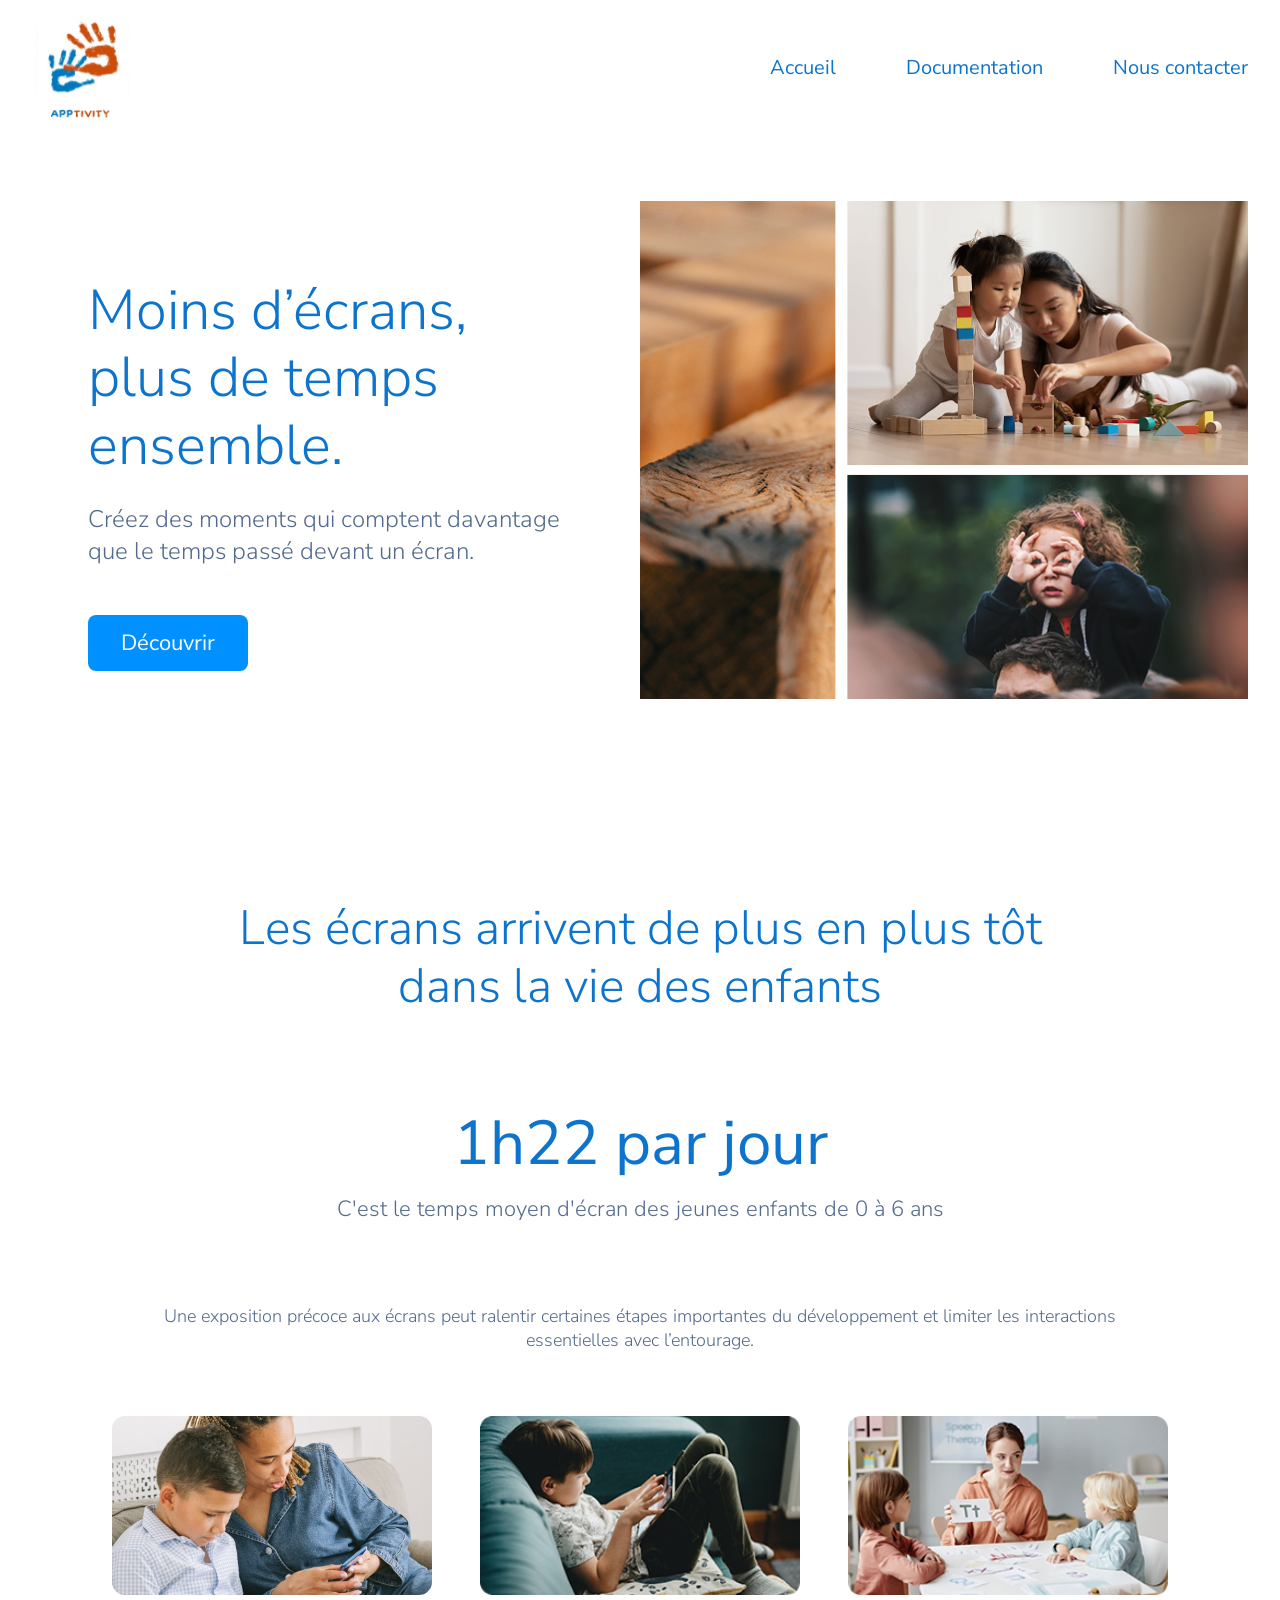
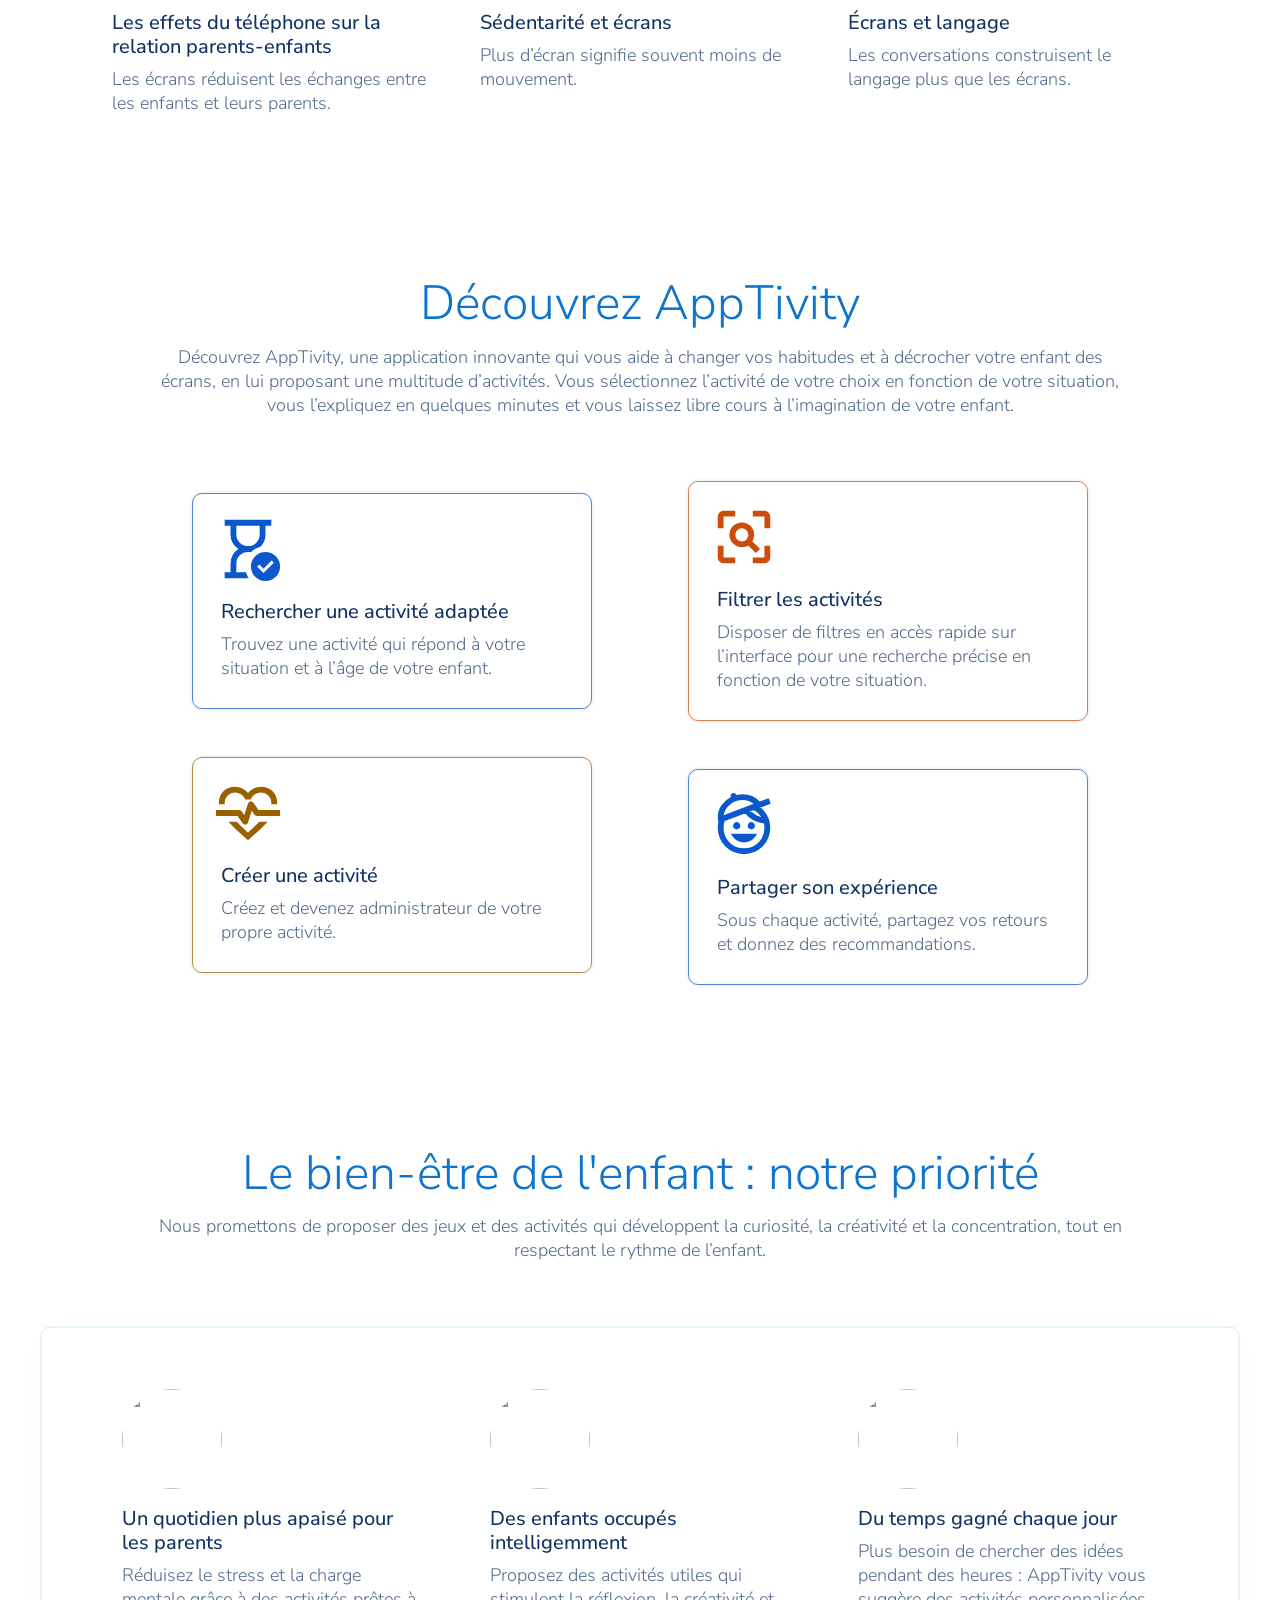
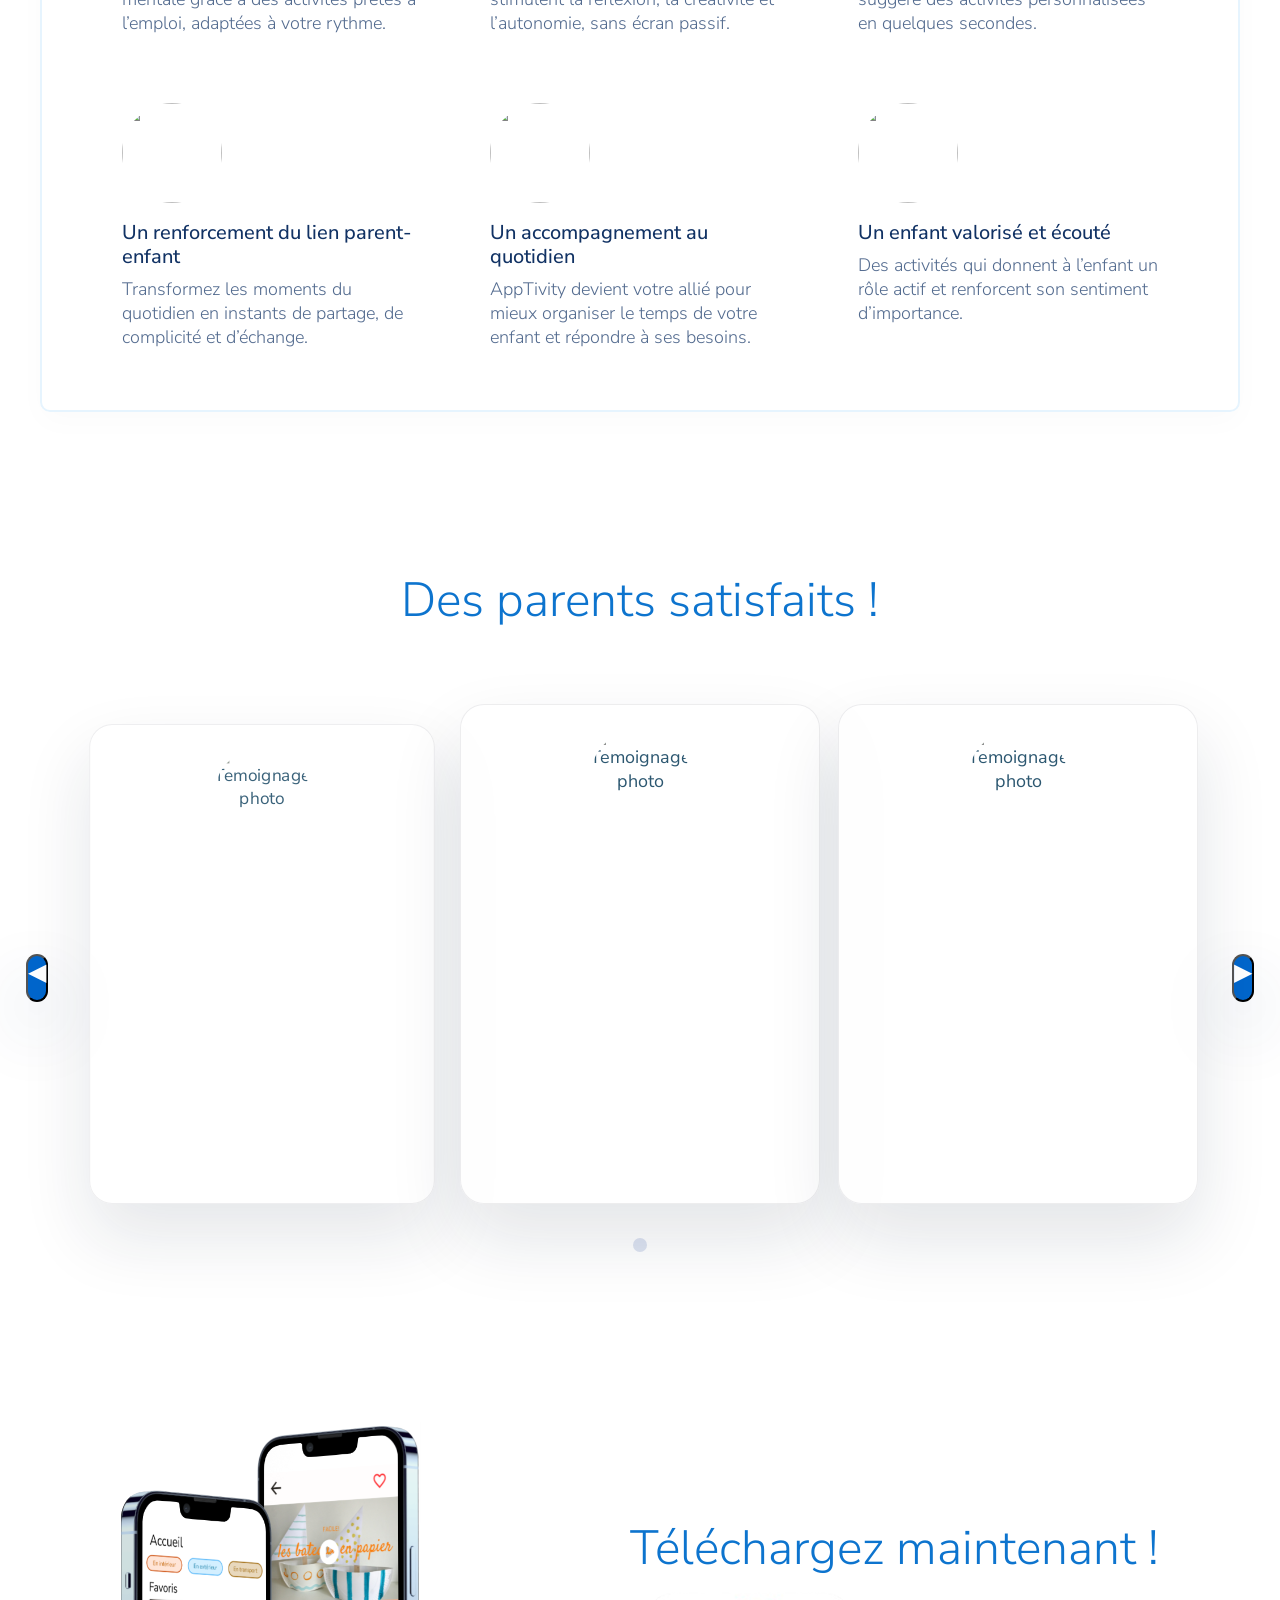
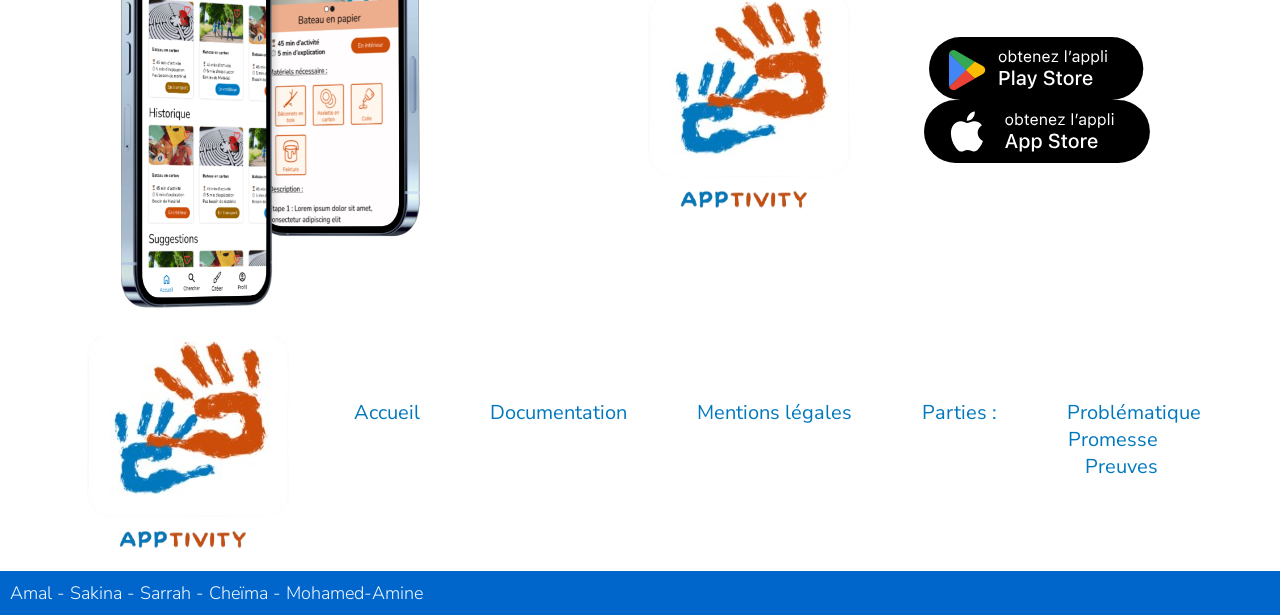
==== commit ee1888dd: "push" ====
--- a/index.html
+++ b/index.html
@@ -53,10 +53,10 @@
             <div class="container">
                 <h2>Les écrans arrivent de plus en plus tôt dans la vie des enfants</h2>
                 <!-- <h2>L'écran et l'enfant, un enjeu de société</h2> -->
-                 <section class="section-chiffre">
-                    <h2 class="chiffre">1h22</h2>
-                    <p class="para-chiffre">C'est le temps moyen d'écran des jeunes enfants de 3 à 6 ans</p>
-                 </section>
+                <section class="section-chiffre">
+                    <h2 class="chiffre">1h22 par jour</h2>
+                    <p class="para-chiffre">C'est le temps moyen d'écran des jeunes enfants de 0 à 6 ans</p>
+                </section>
                 <p>Une exposition précoce aux écrans peut ralentir certaines étapes importantes du développement et
                     limiter les interactions essentielles avec l’entourage.</p>
                 <!-- <div class="flex-row contenu-enjeu-sante">
@@ -66,10 +66,10 @@
                 </div> -->
                 <div class="all-cards">
                     <article class="card">
-                        <img src="assets/sectionProbleme/image (1).png" alt="" class="img-carde">
+                        <img src="assets/sectionProbleme/imageRelationnel.svg" alt="" class="img-card">
                         <h3>Les effets du téléphone sur la relation parents-enfants</h3>
                         <p class="paragraphe-card">
-                           Les écrans réduisent les échanges entre les enfants et leurs parents.
+                            Les écrans réduisent les échanges entre les enfants et leurs parents.
                         </p>
                     </article>
                     <article class="card">
@@ -88,60 +88,6 @@
                 </div>
             </div>
         </section>
-
-        <!-- Section Promesse (Sarrah) -->
-        <section id="engagement" class="padding-bottom">
-            <div class="container">
-                <h2>Le bien-être de l'enfant : notre priorité</h2>
-                <p>Nous promettons de proposer des jeux et des activités qui développent la curiosité, la créativité et
-                    la concentration, tout en respectant le rythme de l’enfant.</P>
-                <div class="promesse-part1">
-                    <div class="paragraphe1">
-                        <img src="https://i.pinimg.com/1200x/92/78/b1/9278b11e949a38a8004a53b3da3bdcdc.jpg">
-                        <h3>Un quotidien plus apaisé pour les parents</h3>
-                        <p>Réduisez le stress et la charge mentale grâce à des activités prêtes à l’emploi, adaptées à
-                            votre rythme.</P>
-                    </div>
-
-                    <div class="paragraphe2">
-                        <img src="https://i.pinimg.com/736x/f1/e3/a0/f1e3a060dd24a6587ae485f642d888bf.jpg">
-                        <h3>Des enfants occupés intelligemment</h3>
-                        <p>Proposez des activités utiles qui stimulent la réflexion, la créativité et l’autonomie, sans
-                            écran passif.</p>
-                    </div>
-
-                    <div class="paragraphe3">
-                        <img src="https://i.pinimg.com/736x/aa/dd/28/aadd286eaaf64a16a31c156109e49124.jpg">
-                        <h3>Du temps gagné chaque jour</h3>
-                        <p>Plus besoin de chercher des idées pendant des heures : AppTivity vous suggère des activités
-                            personnalisées en quelques secondes.</p>
-                    </div>
-                </div>
-                <div class="promesse-part2">
-                    <div class="paragraphe4">
-                        <img src="https://i.pinimg.com/1200x/ca/33/f5/ca33f58292cfcac89b84133e334ef1a3.jpg">
-                        <h3>Un renforcement du lien parent-enfant</h3>
-                        <p>Transformez les moments du quotidien en instants de partage, de complicité et d’échange.</P>
-                    </div>
-                    <div class="paragraphe5">
-                        <img src="https://i.pinimg.com/736x/b6/fd/eb/b6fdebd4614b81831a73f8415c68bf76.jpg">
-                        <h3>Un accompagnement au quotidien</h3>
-                        <p>AppTivity devient votre allié pour mieux organiser le temps de votre enfant et répondre à ses
-                            besoins.</P>
-                    </div>
-                    <div class="paragraphe1">
-                        <img src="https://i.pinimg.com/736x/29/a4/79/29a4795114b5c5d6ccaf1ab03eab2c0d.jpg">
-                        <h3>Un enfant valorisé et écouté</h3>
-                        <p>Des activités qui donnent à l’enfant un rôle actif et renforcent son sentiment d’importance.</P>
-                    </div>
-                </div>
-            </div>
-            </div>
-        </section>
-
-        <!-- TO DO : vous pouvez mettre vos noms sur les comments ou les initiales pour savoir qui a dit quoi LD) -->
-
-
         <!-- Section Solution (Cheima) -->
         <section id="solution" class="padding-bottom">
             <div class="container flex-column">
@@ -163,8 +109,8 @@
                             </svg>
                             <h3 class="card-title">Rechercher une activité adaptée</h3>
                             <p>
-Trouvez une activité qui répond à votre situation et à l’âge de votre enfant.
-</p>
+                                Trouvez une activité qui répond à votre situation et à l’âge de votre enfant.
+                            </p>
                         </article>
                         <article class="card-benefice" id="yellow">
                             <svg xmlns="http://www.w3.org/2000/svg" height="70px" viewBox="0 -960 960 960" width="70px"
@@ -174,7 +120,7 @@
                             </svg>
                             <h3 class="card-title">Créer une activité</h3>
                             <p>
-Créez et devenez administrateur de votre propre activité.</p>
+                                Créez et devenez administrateur de votre propre activité.</p>
                         </article>
                     </div>
                     <div>
@@ -199,13 +145,62 @@
                             </svg>
                             <h3 class="card-title">Partager son expérience</h3>
                             <p>
-Sous chaque activité, partagez vos retours et donnez des recommandations.</p>
-                        </article>
-                    </div>
-                </div>
-            </div>
-        </section>
-
+                                Sous chaque activité, partagez vos retours et donnez des recommandations.</p>
+                        </article>
+                    </div>
+                </div>
+            </div>
+        </section>
+
+        <!-- Section Promesse (Sarrah) -->
+        <section id="engagement" class="padding-bottom">
+            <div class="container">
+                <h2>Le bien-être de l'enfant : notre priorité</h2>
+                <p>Nous promettons de proposer des jeux et des activités qui développent la curiosité, la créativité et
+                    la concentration, tout en respectant le rythme de l’enfant.</P>
+                <div class="promesse-part1">
+                    <div class="paragraphe">
+                        <img src="https://i.pinimg.com/1200x/92/78/b1/9278b11e949a38a8004a53b3da3bdcdc.jpg">
+                        <h3>Un quotidien plus apaisé pour les parents</h3>
+                        <p>Réduisez le stress et la charge mentale grâce à des activités prêtes à l’emploi, adaptées à
+                            votre rythme.</P>
+                    </div>
+
+                    <div class="paragraphe">
+                        <img src="https://i.pinimg.com/736x/f1/e3/a0/f1e3a060dd24a6587ae485f642d888bf.jpg">
+                        <h3>Des enfants occupés intelligemment</h3>
+                        <p>Proposez des activités utiles qui stimulent la réflexion, la créativité et l’autonomie, sans
+                            écran passif.</p>
+                    </div>
+
+                    <div class="paragraphe">
+                        <img src="https://i.pinimg.com/736x/aa/dd/28/aadd286eaaf64a16a31c156109e49124.jpg">
+                        <h3>Du temps gagné chaque jour</h3>
+                        <p>Plus besoin de chercher des idées pendant des heures : AppTivity vous suggère des activités
+                            personnalisées en quelques secondes.</p>
+                    </div>
+                    <div class="paragraphe">
+                        <img src="https://i.pinimg.com/1200x/ca/33/f5/ca33f58292cfcac89b84133e334ef1a3.jpg">
+                        <h3>Un renforcement du lien parent-enfant</h3>
+                        <p>Transformez les moments du quotidien en instants de partage, de complicité et d’échange.</P>
+                    </div>
+                    <div class="paragraphe">
+                        <img src="https://i.pinimg.com/736x/b6/fd/eb/b6fdebd4614b81831a73f8415c68bf76.jpg">
+                        <h3>Un accompagnement au quotidien</h3>
+                        <p>AppTivity devient votre allié pour mieux organiser le temps de votre enfant et répondre à ses
+                            besoins.</P>
+                    </div>
+                    <div class="paragraphe">
+                        <img src="https://i.pinimg.com/736x/29/a4/79/29a4795114b5c5d6ccaf1ab03eab2c0d.jpg">
+                        <h3>Un enfant valorisé et écouté</h3>
+                        <p>Des activités qui donnent à l’enfant un rôle actif et renforcent son sentiment d’importance.
+                        </P>
+                    </div>
+                </div>
+               
+            </div>
+            </div>
+        </section>
 
         <!-- Section Preuve (Sakina) -->
         <section id="preuve" class="padding-bottom">
@@ -216,9 +211,7 @@
                     <button class="fleche-gauche" id="prevBtn">◀</button>
 
                     <div class="carrousel ">
-                        <div class="defiler">
-
-                        </div>
+                        <div class="defiler"></div>
                         <div class="slides"></div>
                     </div>
 
--- a/style.css
+++ b/style.css
@@ -148,14 +148,15 @@
     padding: 16px 32px;
     justify-content: space-between;
     align-items: center;
-    position: absolute;
+    position: fixed;
     width: 100%;
+    background-color: white;
+    z-index: 100;
 }
 
 .img-header {
     width: 100px;
 }
-
 
 /* Section HERO (Mohamed-Amine) */
 #hero-section {
@@ -214,6 +215,7 @@
     flex-direction: row;
     justify-content: center;
     gap: 20px;
+    align-items: center;
 }
 
 .flex-row-center {
@@ -348,8 +350,8 @@
 }
 
 .carte {
-    max-width: 360px;
-    min-height: 360px;
+    width: 360px;
+    height: 500px;
     box-sizing: border-box;
     padding: 28px;
     border-radius: 24px;
@@ -466,8 +468,9 @@
         padding: 61px 80px;
         border-radius: 10px;
         display: flex;
+        flex-wrap: wrap;
         flex-direction: row;
-        gap:200px;
+        gap:68px;
 
         img{
             width: 100px;
@@ -549,7 +552,7 @@
     padding: 10px;
 }
 h2.chiffre {
-    font-size: 80px;
+    font-size: 62px;
     font-weight: 400;
 }
 p.para-chiffre {
@@ -558,4 +561,14 @@
 }
 section.section-chiffre {
     padding: 80px;
+}
+.paragraphe{
+    width: 300px;
+    img{
+            width: 100px;
+            height: 100px;
+            border-radius: 50%;
+            object-fit: cover;
+            margin: 0 auto 18px;
+    }
 }
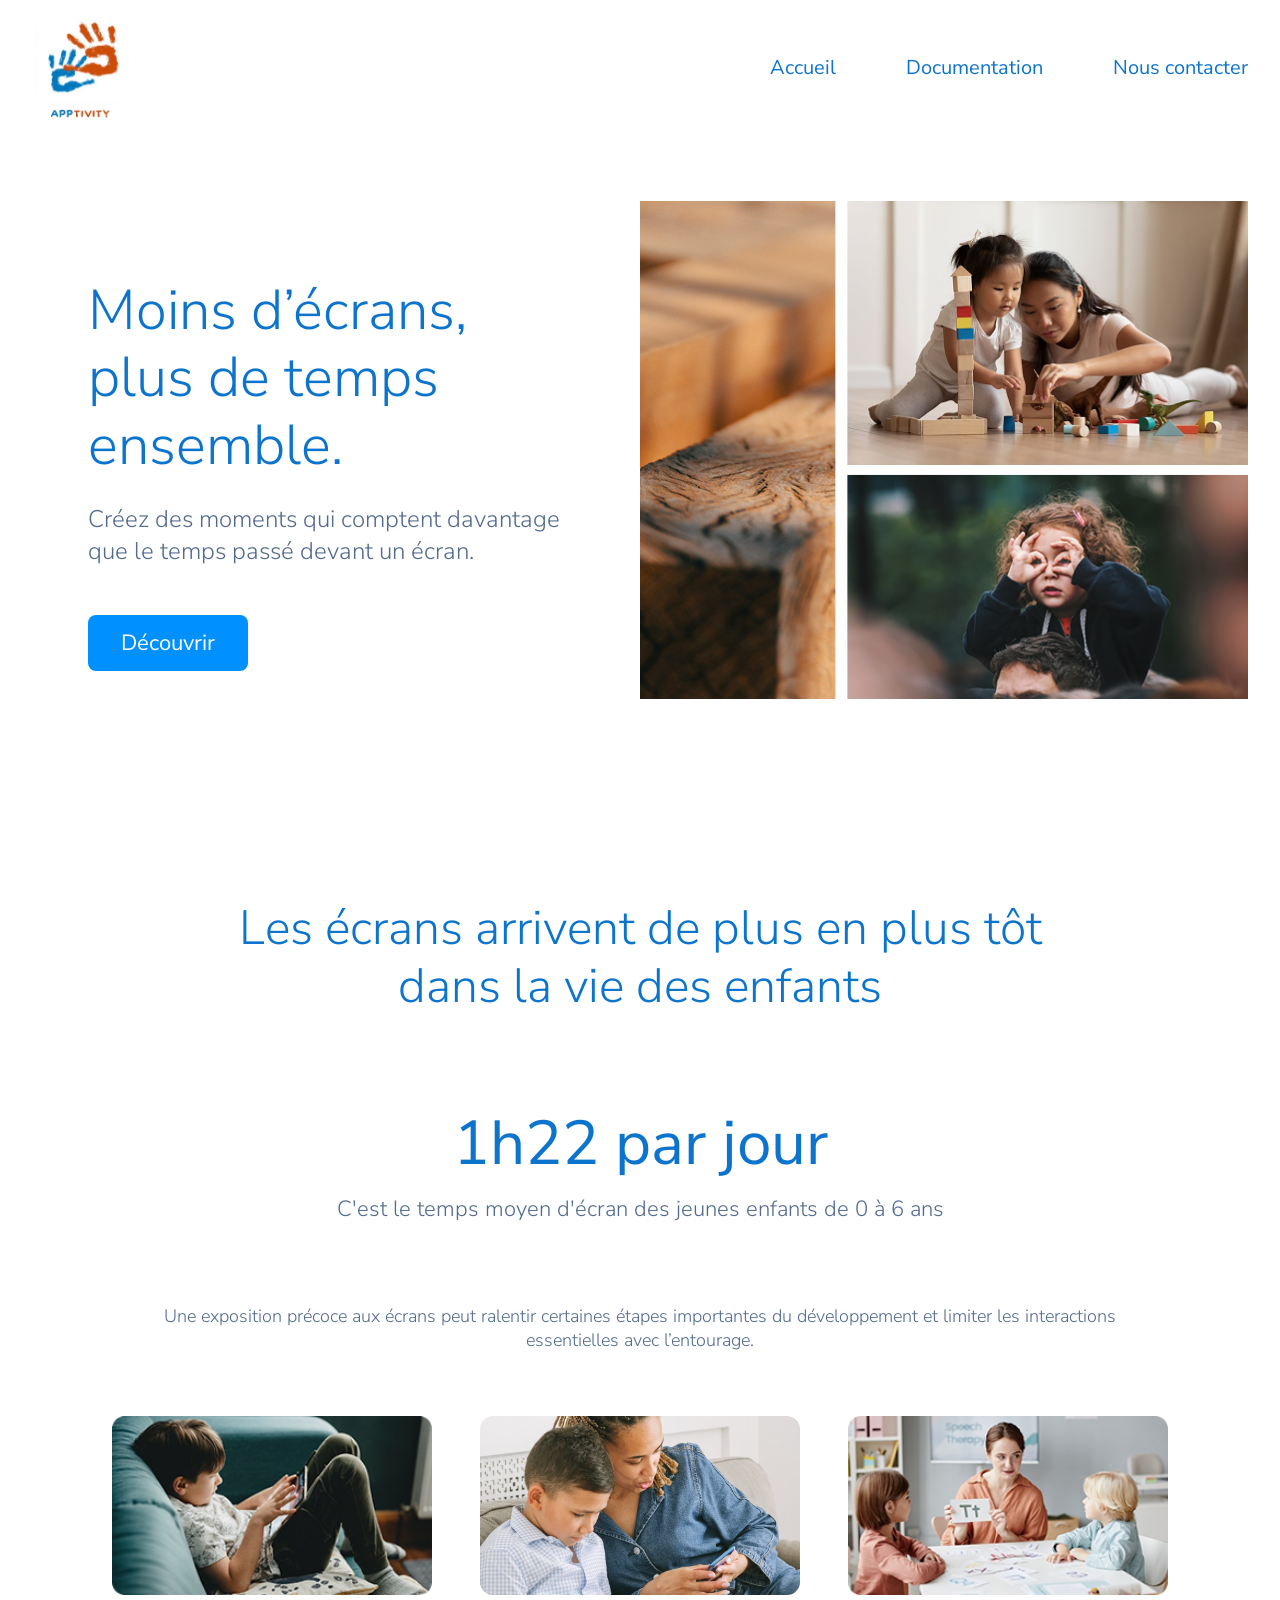
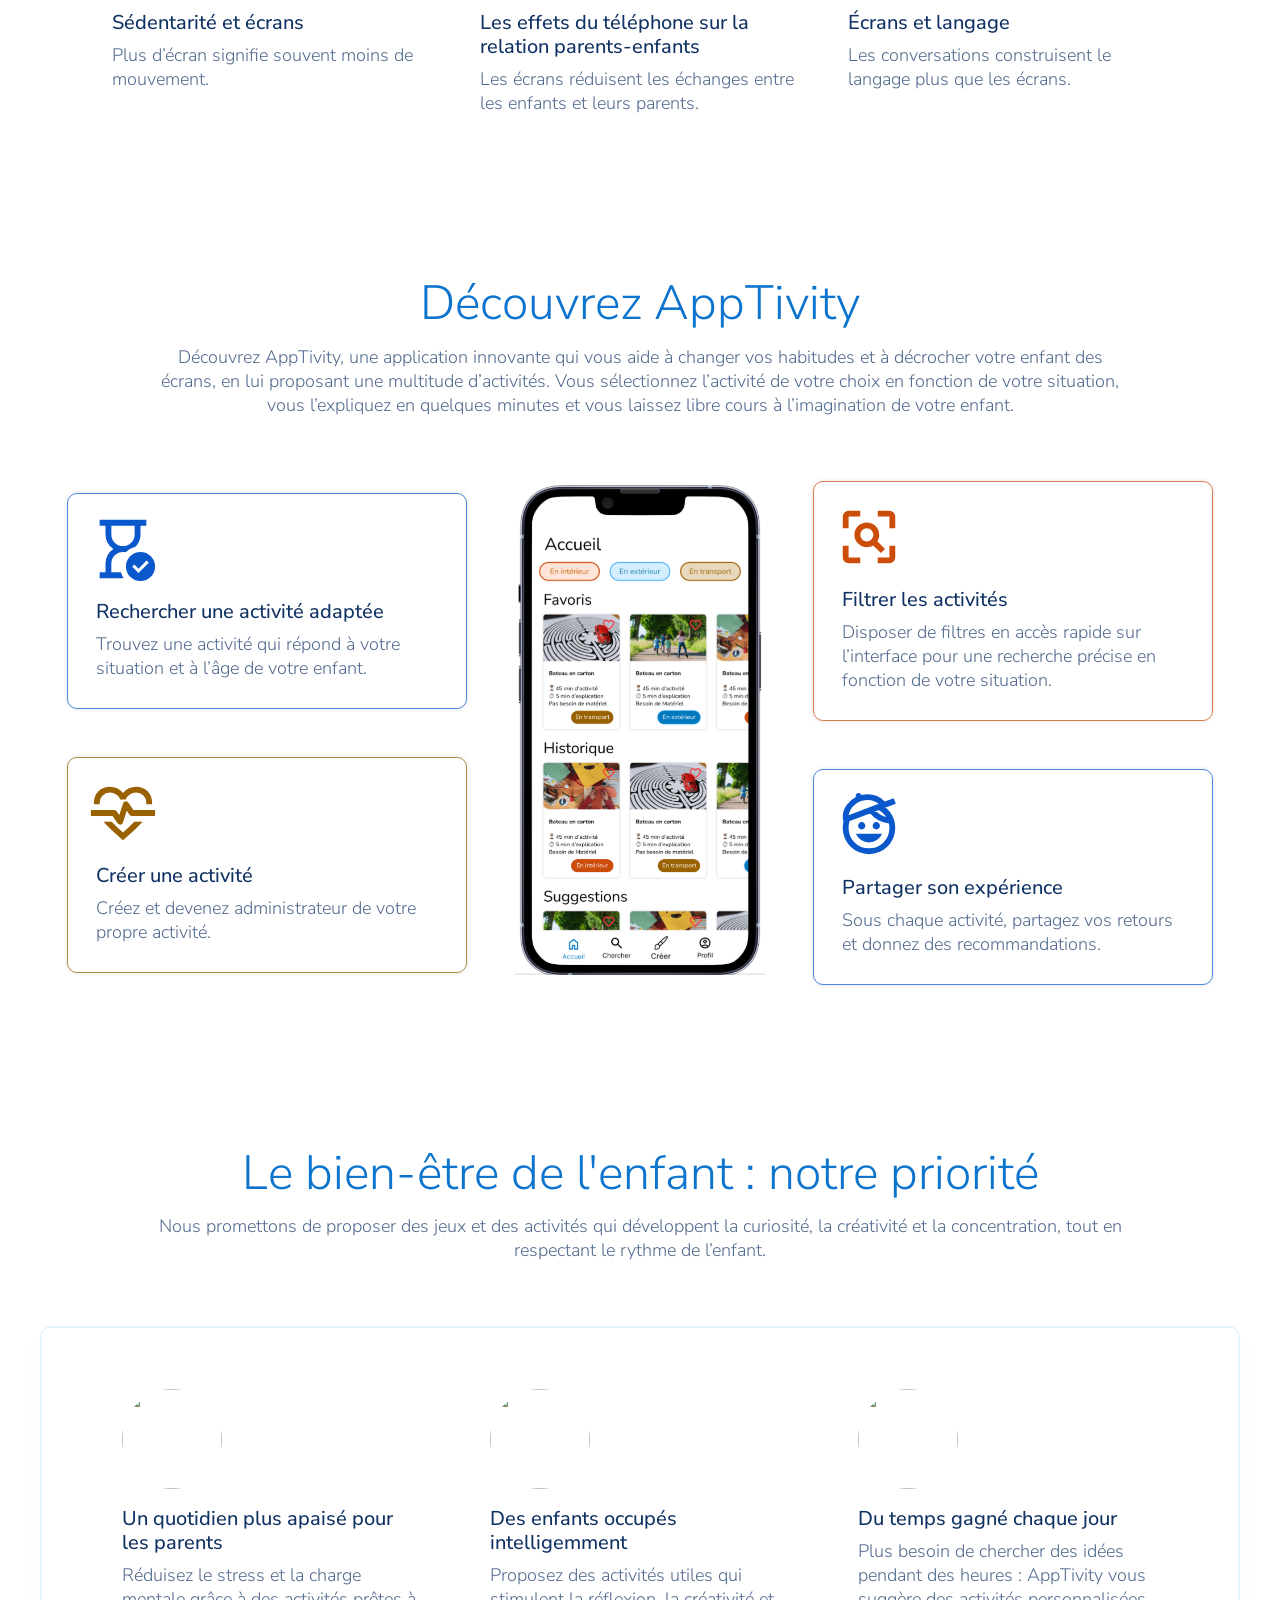
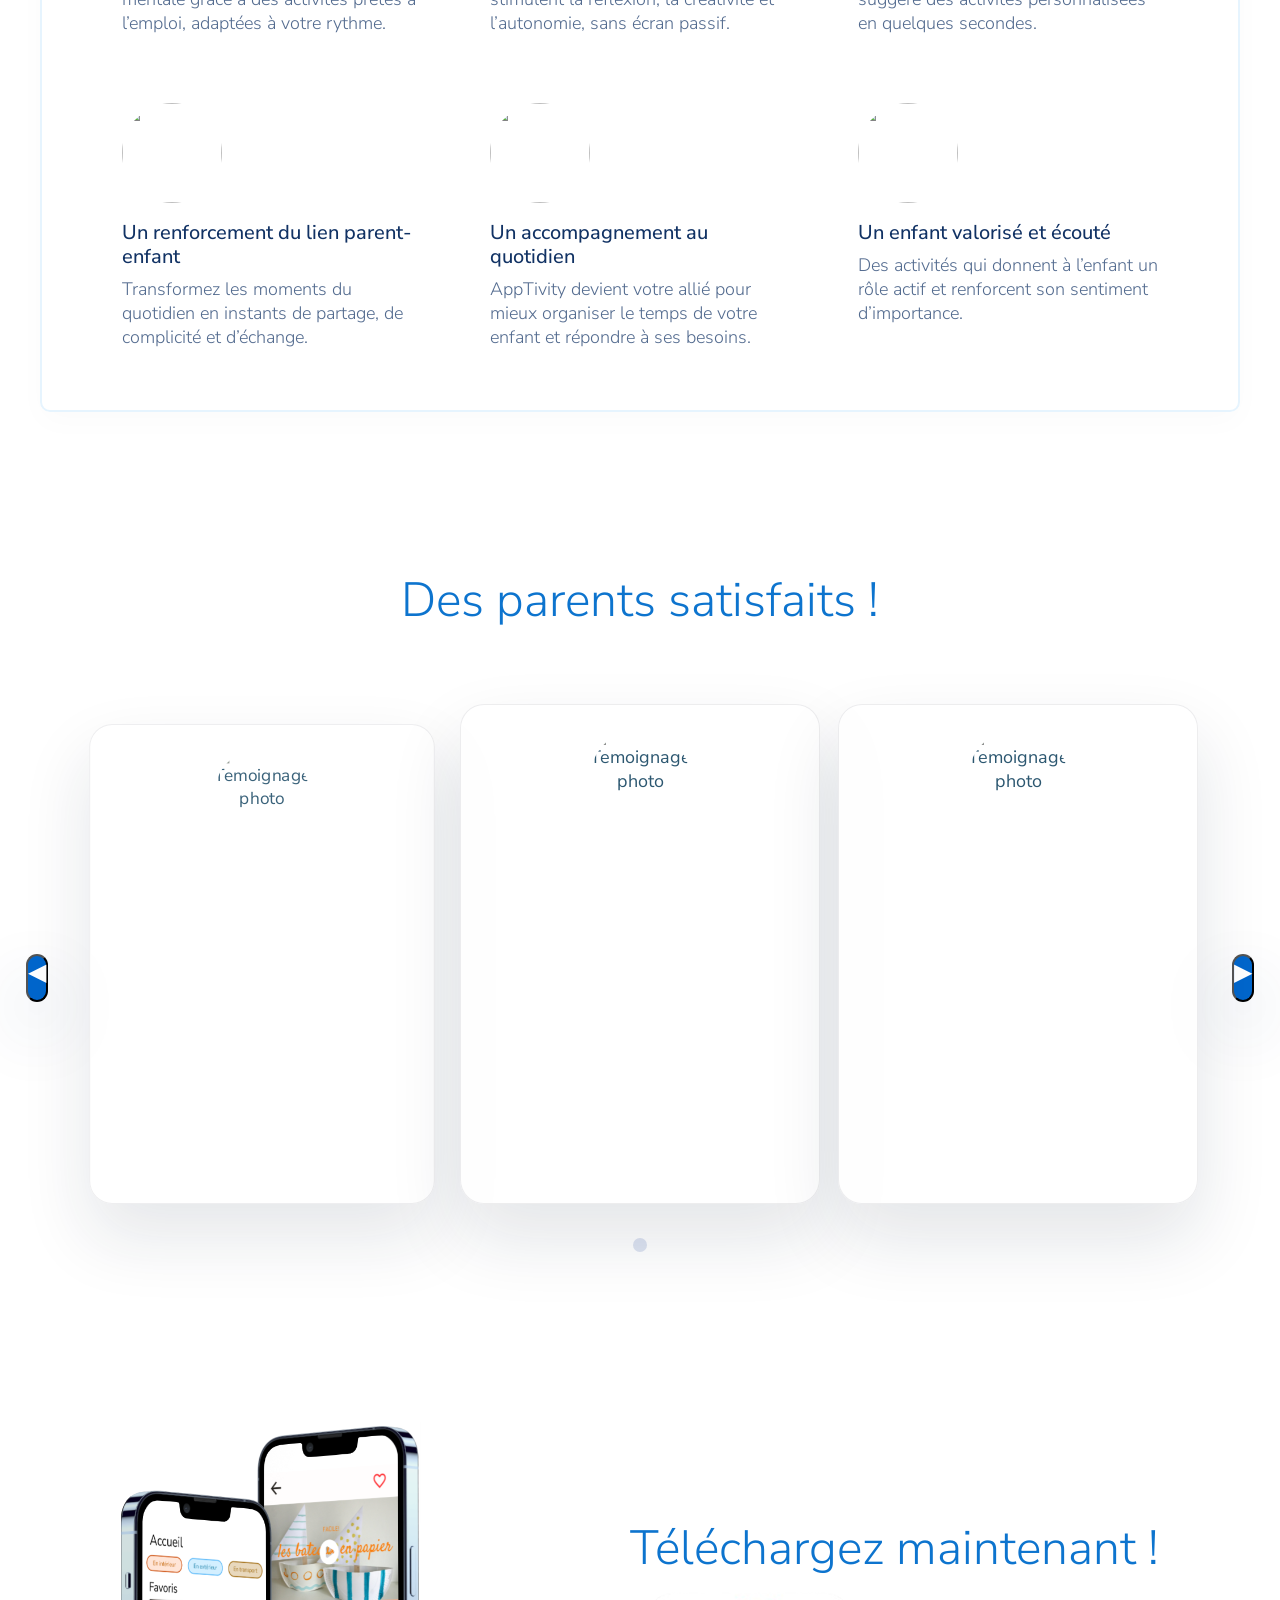
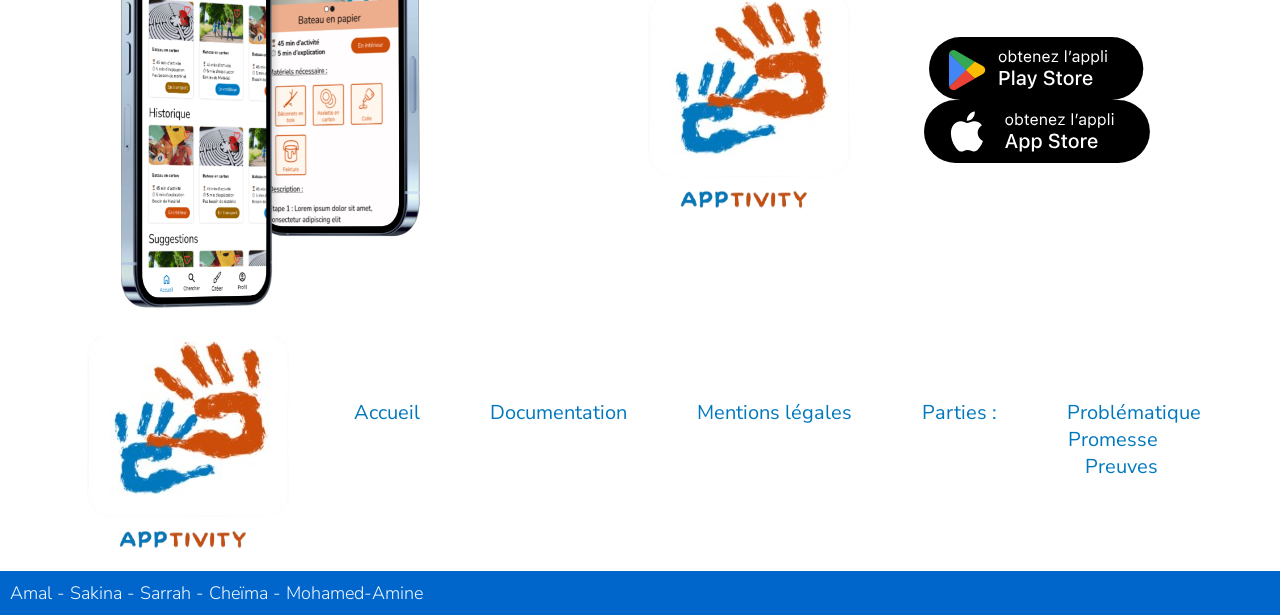
==== commit b3e2926c: "last commit" ====
--- a/index.html
+++ b/index.html
@@ -66,17 +66,17 @@
                 </div> -->
                 <div class="all-cards">
                     <article class="card">
+                        <img src="assets/sectionProbleme/sedentariteEtEcrans.png" alt="" class="img-card">
+                        <h3>Sédentarité et écrans</h3>
+                        <p class="paragraphe-card">
+                            Plus d’écran signifie souvent moins de mouvement.
+                        </p>
+                    </article>
+                    <article class="card">
                         <img src="assets/sectionProbleme/imageRelationnel.svg" alt="" class="img-card">
                         <h3>Les effets du téléphone sur la relation parents-enfants</h3>
                         <p class="paragraphe-card">
                             Les écrans réduisent les échanges entre les enfants et leurs parents.
-                        </p>
-                    </article>
-                    <article class="card">
-                        <img src="assets/sectionProbleme/sedentariteEtEcrans.png" alt="" class="img-card">
-                        <h3>Sédentarité et écrans</h3>
-                        <p class="paragraphe-card">
-                            Plus d’écran signifie souvent moins de mouvement.
                         </p>
                     </article>
                     <article class="card">
@@ -88,6 +88,8 @@
                 </div>
             </div>
         </section>
+
+
         <!-- Section Solution (Cheima) -->
         <section id="solution" class="padding-bottom">
             <div class="container flex-column">
@@ -97,7 +99,6 @@
                     votre enfant des écrans, en lui proposant une multitude d’activités. Vous sélectionnez l’activité de
                     votre choix en fonction de votre situation, vous l’expliquez en quelques minutes et vous laissez
                     libre cours à l’imagination de votre enfant.
-
                 </p>
                 <div class="flex-row">
                     <div class="flex-column">
@@ -124,7 +125,7 @@
                         </article>
                     </div>
                     <div>
-                        <img class="img-mockup" src="assets/sectionSolution/mockUp.svg" alt="">
+                        <img class="img-mockup" src="assets/sectionSolution/mockUp.png" alt="">
                     </div>
                     <div class="flex-column">
                         <article class="card-benefice" id="orange">
@@ -151,6 +152,7 @@
                 </div>
             </div>
         </section>
+
 
         <!-- Section Promesse (Sarrah) -->
         <section id="engagement" class="padding-bottom">
@@ -165,14 +167,12 @@
                         <p>Réduisez le stress et la charge mentale grâce à des activités prêtes à l’emploi, adaptées à
                             votre rythme.</P>
                     </div>
-
                     <div class="paragraphe">
                         <img src="https://i.pinimg.com/736x/f1/e3/a0/f1e3a060dd24a6587ae485f642d888bf.jpg">
                         <h3>Des enfants occupés intelligemment</h3>
                         <p>Proposez des activités utiles qui stimulent la réflexion, la créativité et l’autonomie, sans
                             écran passif.</p>
                     </div>
-
                     <div class="paragraphe">
                         <img src="https://i.pinimg.com/736x/aa/dd/28/aadd286eaaf64a16a31c156109e49124.jpg">
                         <h3>Du temps gagné chaque jour</h3>
@@ -197,10 +197,10 @@
                         </P>
                     </div>
                 </div>
-               
-            </div>
-            </div>
-        </section>
+            </div>
+            </div>
+        </section>
+
 
         <!-- Section Preuve (Sakina) -->
         <section id="preuve" class="padding-bottom">
@@ -209,19 +209,14 @@
                 <p></p>
                 <div class="container-carrousel">
                     <button class="fleche-gauche" id="prevBtn">◀</button>
-
                     <div class="carrousel ">
                         <div class="defiler"></div>
                         <div class="slides"></div>
                     </div>
-
                     <button class="fleche" id="nextBtn">▶</button>
                 </div>
-
-            </div>
-        </section>
-
-
+            </div>
+        </section>
 
 
         <!-- CTA  -->
@@ -272,7 +267,6 @@
                                     </li>
                     </div>
                     <div class="deuxfoot">
-
                         <li>
                             <a href="lien-nav">Promesse</a>
                         </li>
--- a/style.css
+++ b/style.css
@@ -22,7 +22,7 @@
     box-sizing: border-box;
     padding: 0;
     font-family: "Nunito Sans", sans-serif;
-        text-wrap-style: balance;
+    text-wrap-style: balance;
 }
 
 
@@ -158,11 +158,12 @@
     width: 100px;
 }
 
+
 /* Section HERO (Mohamed-Amine) */
 #hero-section {
     min-height: 100vh;
     display: flex;
-
+    
     .container {
         max-width: 1440px;
 
@@ -242,7 +243,7 @@
     border-radius: 0 1rem 1rem 0;
 }
 
-.img-carde{
+.img-carde {
     object-fit: cover;
     border-radius: 0 1rem 1rem 0;
 }
@@ -261,6 +262,7 @@
             width: 250px;
         }
     }
+
     .flex-row {
         .flex-column {
             gap: 48px;
@@ -470,14 +472,14 @@
         display: flex;
         flex-wrap: wrap;
         flex-direction: row;
-        gap:68px;
-
-        img{
+        gap: 68px;
+
+        img {
             width: 100px;
             height: 100px;
             border-radius: 50%;
             object-fit: cover;
-    margin: 0 auto 18px;
+            margin: 0 auto 18px;
         }
     }
 
@@ -489,86 +491,92 @@
         display: flex;
         flex-direction: row;
         gap: 200px;
+
         img {
-            
+
             margin-bottom: 16px;
-            width: 100px;
-    height: 100px;
-    border-radius: 50%;
-    object-fit: cover;
-    margin: 0 auto 18px;
-        }
-    }
-}
-
-
-/* section CTA(Cheima-Sarrah) */
-.img-cta {
-    width: 300px;
-}
-
-
-/* section Footer (Cheima) */
-.unfoot {
-    display: flex;
-    flex-direction: row;
-}
-
-.deuxfoot {
-    display: flex;
-    flex-direction: column;
-    align-items: end;
-    margin-right: 43px;
-}
-
-.-footer {
-    display: flex;
-    flex-direction: row;
-    align-items: center;
-    justify-content: space-evenly;
-    padding: 20px;
-}
-
-a {
-    text-decoration: none;
-    font-size: 20px;
-    color: var(--secondary);
-}
-
-.flex-row {
-    display: flex;
-    flex-direction: row;
-    justify-content: space-around;
-    gap: 48px;
-    flex-wrap: nowrap;
-}
-
-.signature {
-    background-color: #0066cc;
-}
-
-.prenommm {
-    color: aliceblue;
-    padding: 10px;
-}
-h2.chiffre {
-    font-size: 62px;
-    font-weight: 400;
-}
-p.para-chiffre {
-    text-align: center;
-    font-size: 22px;
-}
-section.section-chiffre {
-    padding: 80px;
-}
-.paragraphe{
-    width: 300px;
-    img{
             width: 100px;
             height: 100px;
             border-radius: 50%;
             object-fit: cover;
             margin: 0 auto 18px;
+        }
+    }
+}
+
+
+/* section CTA(Cheima-Sarrah) */
+.img-cta {
+    width: 300px;
+}
+
+
+/* section Footer (Cheima) */
+.unfoot {
+    display: flex;
+    flex-direction: row;
+}
+
+.deuxfoot {
+    display: flex;
+    flex-direction: column;
+    align-items: end;
+    margin-right: 43px;
+}
+
+.-footer {
+    display: flex;
+    flex-direction: row;
+    align-items: center;
+    justify-content: space-evenly;
+    padding: 20px;
+}
+
+a {
+    text-decoration: none;
+    font-size: 20px;
+    color: var(--secondary);
+}
+
+.flex-row {
+    display: flex;
+    flex-direction: row;
+    justify-content: space-around;
+    gap: 48px;
+    flex-wrap: nowrap;
+}
+
+.signature {
+    background-color: #0066cc;
+}
+
+.prenommm {
+    color: aliceblue;
+    padding: 10px;
+}
+
+h2.chiffre {
+    font-size: 62px;
+    font-weight: 400;
+}
+
+p.para-chiffre {
+    text-align: center;
+    font-size: 22px;
+}
+
+section.section-chiffre {
+    padding: 80px;
+}
+
+.paragraphe {
+    width: 300px;
+
+    img {
+        width: 100px;
+        height: 100px;
+        border-radius: 50%;
+        object-fit: cover;
+        margin: 0 auto 18px;
     }
 }
